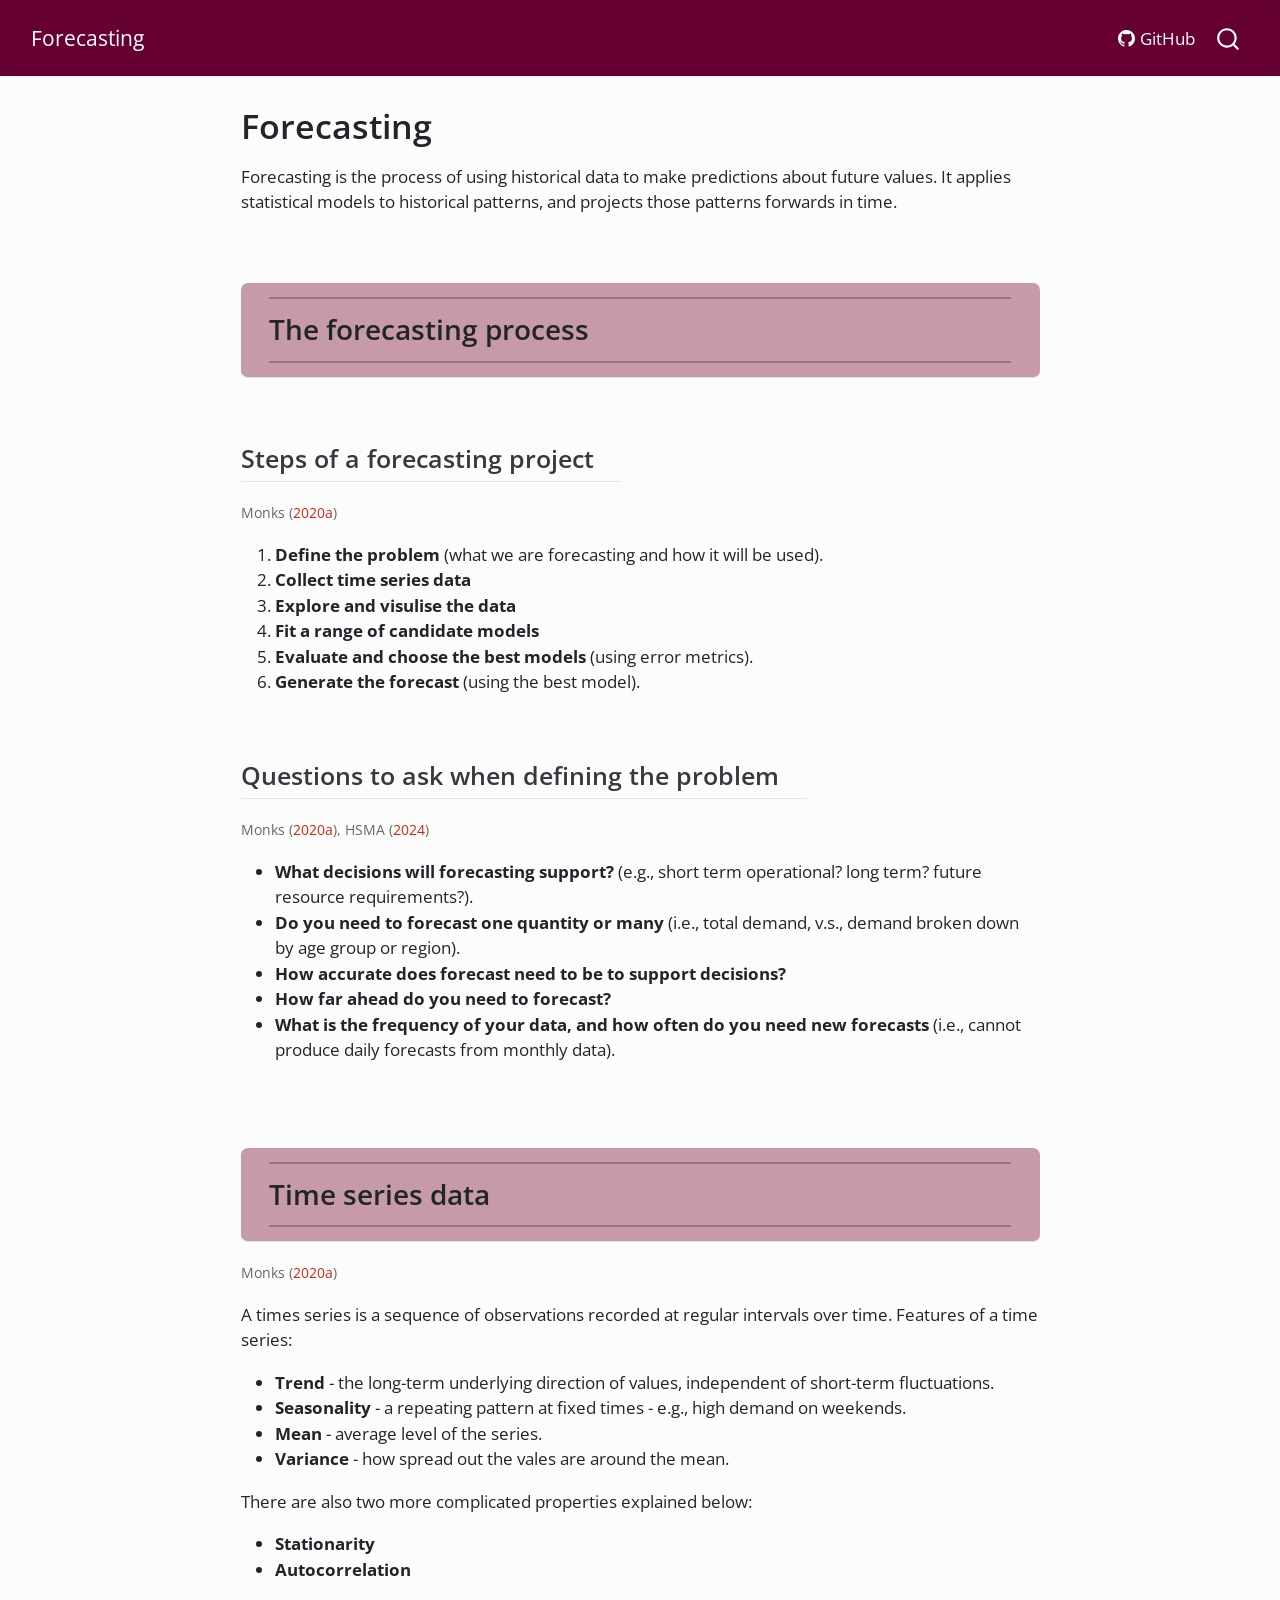
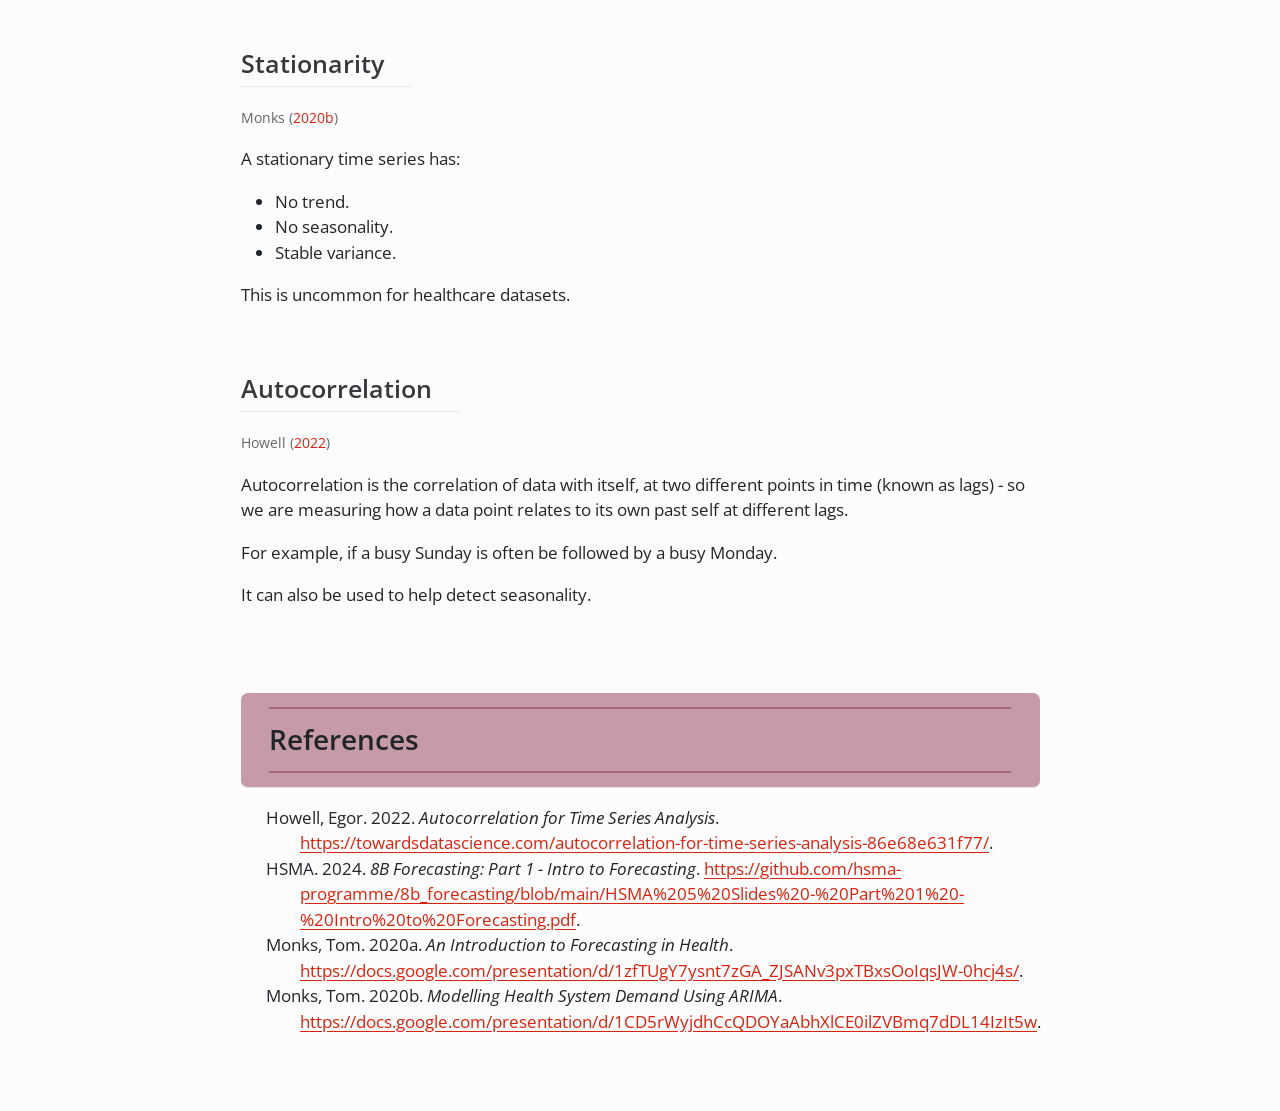
==== index.html @ ced867f6 "Built site for gh-pages" ====
<!DOCTYPE html>
<html xmlns="http://www.w3.org/1999/xhtml" lang="en" xml:lang="en"><head>

<meta charset="utf-8">
<meta name="generator" content="quarto-1.9.38">

<meta name="viewport" content="width=device-width, initial-scale=1.0, user-scalable=yes">


<title>Forecasting</title>
<style>
/* Default styles provided by pandoc.
** See https://pandoc.org/MANUAL.html#variables-for-html for config info.
*/
code{white-space: pre-wrap;}
span.smallcaps{font-variant: small-caps;}
div.columns{display: flex; gap: min(4vw, 1.5em);}
div.column{flex: auto; overflow-x: auto;}
div.hanging-indent{margin-left: 1.5em; text-indent: -1.5em;}
ul.task-list{list-style: none;}
ul.task-list li input[type="checkbox"] {
  width: 0.8em;
  margin: 0 0.8em 0.2em -1em; /* quarto-specific, see https://github.com/quarto-dev/quarto-cli/issues/4556 */ 
  vertical-align: middle;
}
/* CSS for citations */
div.csl-bib-body { }
div.csl-entry {
  clear: both;
}
.hanging-indent div.csl-entry {
  margin-left:2em;
  text-indent:-2em;
}
div.csl-left-margin {
  min-width:2em;
  float:left;
}
div.csl-right-inline {
  margin-left:2em;
  padding-left:1em;
}
div.csl-indent {
  margin-left: 2em;
}</style>


<script src="site_libs/quarto-nav/quarto-nav.js"></script>
<script src="site_libs/quarto-nav/headroom.min.js"></script>
<script src="site_libs/clipboard/clipboard.min.js"></script>
<script src="site_libs/quarto-search/autocomplete.umd.js"></script>
<script src="site_libs/quarto-search/fuse.min.js"></script>
<script src="site_libs/quarto-search/quarto-search.js"></script>
<meta name="quarto:offset" content="./">
<script src="site_libs/quarto-html/quarto.js" type="module"></script>
<script src="site_libs/quarto-html/tabsets/tabsets.js" type="module"></script>
<script src="site_libs/quarto-html/popper.min.js"></script>
<script src="site_libs/quarto-html/tippy.umd.min.js"></script>
<script src="site_libs/quarto-html/anchor.min.js"></script>
<link href="site_libs/quarto-html/tippy.css" rel="stylesheet">
<link href="site_libs/quarto-html/quarto-syntax-highlighting-15634bcf2e68342d4ad2dfa704d543f6.css" rel="stylesheet" id="quarto-text-highlighting-styles">
<script src="site_libs/bootstrap/bootstrap.min.js"></script>
<link href="site_libs/bootstrap/bootstrap-icons.css" rel="stylesheet">
<link href="site_libs/bootstrap/bootstrap-4ac2b1321dbb6ba7aac6d6f2f1f8de02.min.css" rel="stylesheet" append-hash="true" id="quarto-bootstrap" data-mode="light">
<script id="quarto-search-options" type="application/json">{
  "location": "navbar",
  "copy-button": false,
  "collapse-after": 3,
  "panel-placement": "end",
  "type": "overlay",
  "limit": 50,
  "keyboard-shortcut": [
    "f",
    "/",
    "s"
  ],
  "show-item-context": false,
  "language": {
    "search-no-results-text": "No results",
    "search-matching-documents-text": "matching documents",
    "search-copy-link-title": "Copy link to search",
    "search-hide-matches-text": "Hide additional matches",
    "search-more-match-text": "more match in this document",
    "search-more-matches-text": "more matches in this document",
    "search-clear-button-title": "Clear",
    "search-text-placeholder": "",
    "search-detached-cancel-button-title": "Cancel",
    "search-submit-button-title": "Submit",
    "search-label": "Search"
  }
}</script>


<link rel="stylesheet" href="style.css">
</head>

<body class="nav-fixed fullcontent quarto-light">

<div id="quarto-search-results"></div>
  <header id="quarto-header" class="headroom fixed-top">
    <nav class="navbar navbar-expand-lg " data-bs-theme="dark">
      <div class="navbar-container container-fluid">
      <div class="navbar-brand-container mx-auto">
    <a class="navbar-brand" href="./index.html">
    <span class="navbar-title">Forecasting</span>
    </a>
  </div>
            <div id="quarto-search" class="" title="Search"></div>
          <button class="navbar-toggler" type="button" data-bs-toggle="collapse" data-bs-target="#navbarCollapse" aria-controls="navbarCollapse" role="menu" aria-expanded="false" aria-label="Toggle navigation" onclick="if (window.quartoToggleHeadroom) { window.quartoToggleHeadroom(); }">
  <span class="navbar-toggler-icon"></span>
</button>
          <div class="collapse navbar-collapse" id="navbarCollapse">
            <ul class="navbar-nav navbar-nav-scroll ms-auto">
  <li class="nav-item">
    <a class="nav-link" href="https://github.com/amyheather/forecasting"> <i class="bi bi-github" role="img">
</i> 
<span class="menu-text">GitHub</span></a>
  </li>  
</ul>
          </div> <!-- /navcollapse -->
            <div class="quarto-navbar-tools">
</div>
      </div> <!-- /container-fluid -->
    </nav>
</header>
<!-- content -->
<div id="quarto-content" class="quarto-container page-columns page-rows-contents page-layout-article page-navbar">
<!-- sidebar -->
<!-- margin-sidebar -->
    
<!-- main -->
<main class="content" id="quarto-document-content">

<header id="title-block-header" class="quarto-title-block default">
<div class="quarto-title">
<h1 class="title">Forecasting</h1>
</div>



<div class="quarto-title-meta">

    
  
    
  </div>
  


</header>


<p>Forecasting is the process of using historical data to make predictions about future values. It applies statistical models to historical patterns, and projects those patterns forwards in time.</p>
<section id="the-forecasting-process" class="level2">
<h2 class="anchored" data-anchor-id="the-forecasting-process">The forecasting process</h2>
<section id="steps-of-a-forecasting-project" class="level3">
<h3 class="anchored" data-anchor-id="steps-of-a-forecasting-project">Steps of a forecasting project</h3>
<p><span class="source-note"><span class="citation" data-cites="monks_intro_to_forecasting">Monks (<a href="#ref-monks_intro_to_forecasting" role="doc-biblioref">2020a</a>)</span></span></p>
<ol type="1">
<li><strong>Define the problem</strong> (what we are forecasting and how it will be used).</li>
<li><strong>Collect time series data</strong></li>
<li><strong>Explore and visulise the data</strong></li>
<li><strong>Fit a range of candidate models</strong></li>
<li><strong>Evaluate and choose the best models</strong> (using error metrics).</li>
<li><strong>Generate the forecast</strong> (using the best model).</li>
</ol>
</section>
<section id="questions-to-ask-when-defining-the-problem" class="level3">
<h3 class="anchored" data-anchor-id="questions-to-ask-when-defining-the-problem">Questions to ask when defining the problem</h3>
<p><span class="source-note"><span class="citation" data-cites="monks_intro_to_forecasting">Monks (<a href="#ref-monks_intro_to_forecasting" role="doc-biblioref">2020a</a>)</span>, <span class="citation" data-cites="hsma_intro_to_forecasting">HSMA (<a href="#ref-hsma_intro_to_forecasting" role="doc-biblioref">2024</a>)</span></span></p>
<ul>
<li><strong>What decisions will forecasting support?</strong> (e.g., short term operational? long term? future resource requirements?).</li>
<li><strong>Do you need to forecast one quantity or many</strong> (i.e., total demand, v.s., demand broken down by age group or region).</li>
<li><strong>How accurate does forecast need to be to support decisions?</strong></li>
<li><strong>How far ahead do you need to forecast?</strong></li>
<li><strong>What is the frequency of your data, and how often do you need new forecasts</strong> (i.e., cannot produce daily forecasts from monthly data).</li>
</ul>
</section>
</section>
<section id="time-series-data" class="level2">
<h2 class="anchored" data-anchor-id="time-series-data">Time series data</h2>
<p><span class="source-note"><span class="citation" data-cites="monks_intro_to_forecasting">Monks (<a href="#ref-monks_intro_to_forecasting" role="doc-biblioref">2020a</a>)</span></span></p>
<p>A times series is a sequence of observations recorded at regular intervals over time. Features of a time series:</p>
<ul>
<li><strong>Trend</strong> - the long-term underlying direction of values, independent of short-term fluctuations.</li>
<li><strong>Seasonality</strong> - a repeating pattern at fixed times - e.g., high demand on weekends.</li>
<li><strong>Mean</strong> - average level of the series.</li>
<li><strong>Variance</strong> - how spread out the vales are around the mean.</li>
</ul>
<p>There are also two more complicated properties explained below:</p>
<ul>
<li><strong>Stationarity</strong></li>
<li><strong>Autocorrelation</strong></li>
</ul>
<section id="stationarity" class="level3">
<h3 class="anchored" data-anchor-id="stationarity">Stationarity</h3>
<p><span class="source-note"><span class="citation" data-cites="monks_arima">Monks (<a href="#ref-monks_arima" role="doc-biblioref">2020b</a>)</span></span></p>
<p>A stationary time series has:</p>
<ul>
<li>No trend.</li>
<li>No seasonality.</li>
<li>Stable variance.</li>
</ul>
<p>This is uncommon for healthcare datasets.</p>
</section>
<section id="autocorrelation" class="level3">
<h3 class="anchored" data-anchor-id="autocorrelation">Autocorrelation</h3>
<p><span class="source-note"><span class="citation" data-cites="tds_autocorrelation">Howell (<a href="#ref-tds_autocorrelation" role="doc-biblioref">2022</a>)</span></span></p>
<p>Autocorrelation is the correlation of data with itself, at two different points in time (known as lags) - so we are measuring how a data point relates to its own past self at different lags.</p>
<p>For example, if a busy Sunday is often be followed by a busy Monday.</p>
<p>It can also be used to help detect seasonality.</p>
</section>
</section>
<section id="references" class="level2">
<h2 class="anchored" data-anchor-id="references">References</h2>
<div id="refs" class="references csl-bib-body hanging-indent" role="list">
<div id="ref-tds_autocorrelation" class="csl-entry" role="listitem">
Howell, Egor. 2022. <em>Autocorrelation for Time Series Analysis</em>. <a href="https://towardsdatascience.com/autocorrelation-for-time-series-analysis-86e68e631f77/">https://towardsdatascience.com/autocorrelation-for-time-series-analysis-86e68e631f77/</a>.
</div>
<div id="ref-hsma_intro_to_forecasting" class="csl-entry" role="listitem">
HSMA. 2024. <em>8B Forecasting: Part 1 - Intro to Forecasting</em>. <a href="https://github.com/hsma-programme/8b_forecasting/blob/main/HSMA%205%20Slides%20-%20Part%201%20-%20Intro%20to%20Forecasting.pdf">https://github.com/hsma-programme/8b_forecasting/blob/main/HSMA%205%20Slides%20-%20Part%201%20-%20Intro%20to%20Forecasting.pdf</a>.
</div>
<div id="ref-monks_intro_to_forecasting" class="csl-entry" role="listitem">
Monks, Tom. 2020a. <em>An Introduction to Forecasting in Health</em>. <a href="https://docs.google.com/presentation/d/1zfTUgY7ysnt7zGA_ZJSANv3pxTBxsOoIqsJW-0hcj4s/">https://docs.google.com/presentation/d/1zfTUgY7ysnt7zGA_ZJSANv3pxTBxsOoIqsJW-0hcj4s/</a>.
</div>
<div id="ref-monks_arima" class="csl-entry" role="listitem">
Monks, Tom. 2020b. <em>Modelling Health System Demand Using ARIMA</em>. <a href="https://docs.google.com/presentation/d/1CD5rWyjdhCcQDOYaAbhXlCE0ilZVBmq7dDL14IzIt5w">https://docs.google.com/presentation/d/1CD5rWyjdhCcQDOYaAbhXlCE0ilZVBmq7dDL14IzIt5w</a>.
</div>
</div>


</section>

</main> <!-- /main -->
<script id="quarto-html-after-body" type="application/javascript">
  window.document.addEventListener("DOMContentLoaded", function (event) {
    const icon = "";
    const anchorJS = new window.AnchorJS();
    anchorJS.options = {
      placement: 'right',
      icon: icon
    };
    anchorJS.add('.anchored');
    const isCodeAnnotation = (el) => {
      for (const clz of el.classList) {
        if (clz.startsWith('code-annotation-')) {                     
          return true;
        }
      }
      return false;
    }
    const onCopySuccess = function(e) {
      // button target
      const button = e.trigger;
      // don't keep focus
      button.blur();
      // flash "checked"
      button.classList.add('code-copy-button-checked');
      var currentTitle = button.getAttribute("title");
      button.setAttribute("title", "Copied!");
      let tooltip;
      if (window.bootstrap) {
        button.setAttribute("data-bs-toggle", "tooltip");
        button.setAttribute("data-bs-placement", "left");
        button.setAttribute("data-bs-title", "Copied!");
        tooltip = new bootstrap.Tooltip(button, 
          { trigger: "manual", 
            customClass: "code-copy-button-tooltip",
            offset: [0, -8]});
        tooltip.show();    
      }
      setTimeout(function() {
        if (tooltip) {
          tooltip.hide();
          button.removeAttribute("data-bs-title");
          button.removeAttribute("data-bs-toggle");
          button.removeAttribute("data-bs-placement");
        }
        button.setAttribute("title", currentTitle);
        button.classList.remove('code-copy-button-checked');
      }, 1000);
      // clear code selection
      e.clearSelection();
    }
    const getTextToCopy = function(trigger) {
      const outerScaffold = trigger.parentElement.cloneNode(true);
      const codeEl = outerScaffold.querySelector('code');
      for (const childEl of codeEl.children) {
        if (isCodeAnnotation(childEl)) {
          childEl.remove();
        }
      }
      return codeEl.innerText;
    }
    const clipboard = new window.ClipboardJS('.code-copy-button:not([data-in-quarto-modal])', {
      text: getTextToCopy
    });
    clipboard.on('success', onCopySuccess);
    if (window.document.getElementById('quarto-embedded-source-code-modal')) {
      const clipboardModal = new window.ClipboardJS('.code-copy-button[data-in-quarto-modal]', {
        text: getTextToCopy,
        container: window.document.getElementById('quarto-embedded-source-code-modal')
      });
      clipboardModal.on('success', onCopySuccess);
    }
      var localhostRegex = new RegExp(/^(?:http|https):\/\/localhost\:?[0-9]*\//);
      var mailtoRegex = new RegExp(/^mailto:/);
        var filterRegex = new RegExp('/' + window.location.host + '/');
      var isInternal = (href) => {
          return filterRegex.test(href) || localhostRegex.test(href) || mailtoRegex.test(href);
      }
      // Inspect non-navigation links and adorn them if external
     var links = window.document.querySelectorAll('a[href]:not(.nav-link):not(.navbar-brand):not(.toc-action):not(.sidebar-link):not(.sidebar-item-toggle):not(.pagination-link):not(.no-external):not([aria-hidden]):not(.dropdown-item):not(.quarto-navigation-tool):not(.about-link)');
      for (var i=0; i<links.length; i++) {
        const link = links[i];
        if (!isInternal(link.href)) {
          // undo the damage that might have been done by quarto-nav.js in the case of
          // links that we want to consider external
          if (link.dataset.originalHref !== undefined) {
            link.href = link.dataset.originalHref;
          }
        }
      }
    function tippyHover(el, contentFn, onTriggerFn, onUntriggerFn) {
      const config = {
        allowHTML: true,
        maxWidth: 500,
        delay: 100,
        arrow: false,
        appendTo: function(el) {
            return el.parentElement;
        },
        interactive: true,
        interactiveBorder: 10,
        theme: 'quarto',
        placement: 'bottom-start',
      };
      if (contentFn) {
        config.content = contentFn;
      }
      if (onTriggerFn) {
        config.onTrigger = onTriggerFn;
      }
      if (onUntriggerFn) {
        config.onUntrigger = onUntriggerFn;
      }
      window.tippy(el, config); 
    }
    const noterefs = window.document.querySelectorAll('a[role="doc-noteref"]');
    for (var i=0; i<noterefs.length; i++) {
      const ref = noterefs[i];
      tippyHover(ref, function() {
        // use id or data attribute instead here
        let href = ref.getAttribute('data-footnote-href') || ref.getAttribute('href');
        try { href = new URL(href).hash; } catch {}
        const id = href.replace(/^#\/?/, "");
        const note = window.document.getElementById(id);
        if (note) {
          return note.innerHTML;
        } else {
          return "";
        }
      });
    }
    const xrefs = window.document.querySelectorAll('a.quarto-xref');
    const processXRef = (id, note) => {
      // Strip column container classes
      const stripColumnClz = (el) => {
        el.classList.remove("page-full", "page-columns");
        if (el.children) {
          for (const child of el.children) {
            stripColumnClz(child);
          }
        }
      }
      stripColumnClz(note)
      if (id === null || id.startsWith('sec-')) {
        // Special case sections, only their first couple elements
        const container = document.createElement("div");
        if (note.children && note.children.length > 2) {
          container.appendChild(note.children[0].cloneNode(true));
          for (let i = 1; i < note.children.length; i++) {
            const child = note.children[i];
            if (child.tagName === "P" && child.innerText === "") {
              continue;
            } else {
              container.appendChild(child.cloneNode(true));
              break;
            }
          }
          if (window.Quarto?.typesetMath) {
            window.Quarto.typesetMath(container);
          }
          return container.innerHTML
        } else {
          if (window.Quarto?.typesetMath) {
            window.Quarto.typesetMath(note);
          }
          return note.innerHTML;
        }
      } else {
        // Remove any anchor links if they are present
        const anchorLink = note.querySelector('a.anchorjs-link');
        if (anchorLink) {
          anchorLink.remove();
        }
        if (window.Quarto?.typesetMath) {
          window.Quarto.typesetMath(note);
        }
        if (note.classList.contains("callout")) {
          return note.outerHTML;
        } else {
          return note.innerHTML;
        }
      }
    }
    for (var i=0; i<xrefs.length; i++) {
      const xref = xrefs[i];
      tippyHover(xref, undefined, function(instance) {
        instance.disable();
        let url = xref.getAttribute('href');
        let hash = undefined; 
        if (url.startsWith('#')) {
          hash = url;
        } else {
          try { hash = new URL(url).hash; } catch {}
        }
        if (hash) {
          const id = hash.replace(/^#\/?/, "");
          const note = window.document.getElementById(id);
          if (note !== null) {
            try {
              const html = processXRef(id, note.cloneNode(true));
              instance.setContent(html);
            } finally {
              instance.enable();
              instance.show();
            }
          } else {
            // See if we can fetch this
            fetch(url.split('#')[0])
            .then(res => res.text())
            .then(html => {
              const parser = new DOMParser();
              const htmlDoc = parser.parseFromString(html, "text/html");
              const note = htmlDoc.getElementById(id);
              if (note !== null) {
                const html = processXRef(id, note);
                instance.setContent(html);
              } 
            }).finally(() => {
              instance.enable();
              instance.show();
            });
          }
        } else {
          // See if we can fetch a full url (with no hash to target)
          // This is a special case and we should probably do some content thinning / targeting
          fetch(url)
          .then(res => res.text())
          .then(html => {
            const parser = new DOMParser();
            const htmlDoc = parser.parseFromString(html, "text/html");
            const note = htmlDoc.querySelector('main.content');
            if (note !== null) {
              // This should only happen for chapter cross references
              // (since there is no id in the URL)
              // remove the first header
              if (note.children.length > 0 && note.children[0].tagName === "HEADER") {
                note.children[0].remove();
              }
              const html = processXRef(null, note);
              instance.setContent(html);
            } 
          }).finally(() => {
            instance.enable();
            instance.show();
          });
        }
      }, function(instance) {
      });
    }
        let selectedAnnoteEl;
        const selectorForAnnotation = ( cell, annotation) => {
          let cellAttr = 'data-code-cell="' + cell + '"';
          let lineAttr = 'data-code-annotation="' +  annotation + '"';
          const selector = 'span[' + cellAttr + '][' + lineAttr + ']';
          return selector;
        }
        const selectCodeLines = (annoteEl) => {
          const doc = window.document;
          const targetCell = annoteEl.getAttribute("data-target-cell");
          const targetAnnotation = annoteEl.getAttribute("data-target-annotation");
          const annoteSpan = window.document.querySelector(selectorForAnnotation(targetCell, targetAnnotation));
          const lines = annoteSpan.getAttribute("data-code-lines").split(",");
          const lineIds = lines.map((line) => {
            return targetCell + "-" + line;
          })
          let top = null;
          let height = null;
          let parent = null;
          if (lineIds.length > 0) {
              //compute the position of the single el (top and bottom and make a div)
              const el = window.document.getElementById(lineIds[0]);
              top = el.offsetTop;
              height = el.offsetHeight;
              parent = el.parentElement.parentElement;
            if (lineIds.length > 1) {
              const lastEl = window.document.getElementById(lineIds[lineIds.length - 1]);
              const bottom = lastEl.offsetTop + lastEl.offsetHeight;
              height = bottom - top;
            }
            if (top !== null && height !== null && parent !== null) {
              // cook up a div (if necessary) and position it 
              let div = window.document.getElementById("code-annotation-line-highlight");
              if (div === null) {
                div = window.document.createElement("div");
                div.setAttribute("id", "code-annotation-line-highlight");
                div.style.position = 'absolute';
                parent.appendChild(div);
              }
              div.style.top = top - 2 + "px";
              div.style.height = height + 4 + "px";
              div.style.left = 0;
              let gutterDiv = window.document.getElementById("code-annotation-line-highlight-gutter");
              if (gutterDiv === null) {
                gutterDiv = window.document.createElement("div");
                gutterDiv.setAttribute("id", "code-annotation-line-highlight-gutter");
                gutterDiv.style.position = 'absolute';
                const codeCell = window.document.getElementById(targetCell);
                const gutter = codeCell.querySelector('.code-annotation-gutter');
                gutter.appendChild(gutterDiv);
              }
              gutterDiv.style.top = top - 2 + "px";
              gutterDiv.style.height = height + 4 + "px";
            }
            selectedAnnoteEl = annoteEl;
          }
        };
        const unselectCodeLines = () => {
          const elementsIds = ["code-annotation-line-highlight", "code-annotation-line-highlight-gutter"];
          elementsIds.forEach((elId) => {
            const div = window.document.getElementById(elId);
            if (div) {
              div.remove();
            }
          });
          selectedAnnoteEl = undefined;
        };
          // Handle positioning of the toggle
      window.addEventListener(
        "resize",
        throttle(() => {
          elRect = undefined;
          if (selectedAnnoteEl) {
            selectCodeLines(selectedAnnoteEl);
          }
        }, 10)
      );
      function throttle(fn, ms) {
      let throttle = false;
      let timer;
        return (...args) => {
          if(!throttle) { // first call gets through
              fn.apply(this, args);
              throttle = true;
          } else { // all the others get throttled
              if(timer) clearTimeout(timer); // cancel #2
              timer = setTimeout(() => {
                fn.apply(this, args);
                timer = throttle = false;
              }, ms);
          }
        };
      }
        // Attach click handler to the DT
        const annoteDls = window.document.querySelectorAll('dt[data-target-cell]');
        for (const annoteDlNode of annoteDls) {
          annoteDlNode.addEventListener('click', (event) => {
            const clickedEl = event.target;
            if (clickedEl !== selectedAnnoteEl) {
              unselectCodeLines();
              const activeEl = window.document.querySelector('dt[data-target-cell].code-annotation-active');
              if (activeEl) {
                activeEl.classList.remove('code-annotation-active');
              }
              selectCodeLines(clickedEl);
              clickedEl.classList.add('code-annotation-active');
            } else {
              // Unselect the line
              unselectCodeLines();
              clickedEl.classList.remove('code-annotation-active');
            }
          });
        }
    const findCites = (el) => {
      const parentEl = el.parentElement;
      if (parentEl) {
        const cites = parentEl.dataset.cites;
        if (cites) {
          return {
            el,
            cites: cites.split(' ')
          };
        } else {
          return findCites(el.parentElement)
        }
      } else {
        return undefined;
      }
    };
    var bibliorefs = window.document.querySelectorAll('a[role="doc-biblioref"]');
    for (var i=0; i<bibliorefs.length; i++) {
      const ref = bibliorefs[i];
      const citeInfo = findCites(ref);
      if (citeInfo) {
        tippyHover(citeInfo.el, function() {
          var popup = window.document.createElement('div');
          citeInfo.cites.forEach(function(cite) {
            var citeDiv = window.document.createElement('div');
            citeDiv.classList.add('hanging-indent');
            citeDiv.classList.add('csl-entry');
            var biblioDiv = window.document.getElementById('ref-' + cite);
            if (biblioDiv) {
              citeDiv.innerHTML = biblioDiv.innerHTML;
            }
            popup.appendChild(citeDiv);
          });
          return popup.innerHTML;
        });
      }
    }
  });
  </script>
</div> <!-- /content -->




</body></html>
---- site_libs/quarto-html/tippy.css ----
.tippy-box[data-animation=fade][data-state=hidden]{opacity:0}[data-tippy-root]{max-width:calc(100vw - 10px)}.tippy-box{position:relative;background-color:#333;color:#fff;border-radius:4px;font-size:14px;line-height:1.4;white-space:normal;outline:0;transition-property:transform,visibility,opacity}.tippy-box[data-placement^=top]>.tippy-arrow{bottom:0}.tippy-box[data-placement^=top]>.tippy-arrow:before{bottom:-7px;left:0;border-width:8px 8px 0;border-top-color:initial;transform-origin:center top}.tippy-box[data-placement^=bottom]>.tippy-arrow{top:0}.tippy-box[data-placement^=bottom]>.tippy-arrow:before{top:-7px;left:0;border-width:0 8px 8px;border-bottom-color:initial;transform-origin:center bottom}.tippy-box[data-placement^=left]>.tippy-arrow{right:0}.tippy-box[data-placement^=left]>.tippy-arrow:before{border-width:8px 0 8px 8px;border-left-color:initial;right:-7px;transform-origin:center left}.tippy-box[data-placement^=right]>.tippy-arrow{left:0}.tippy-box[data-placement^=right]>.tippy-arrow:before{left:-7px;border-width:8px 8px 8px 0;border-right-color:initial;transform-origin:center right}.tippy-box[data-inertia][data-state=visible]{transition-timing-function:cubic-bezier(.54,1.5,.38,1.11)}.tippy-arrow{width:16px;height:16px;color:#333}.tippy-arrow:before{content:"";position:absolute;border-color:transparent;border-style:solid}.tippy-content{position:relative;padding:5px 9px;z-index:1}
---- site_libs/quarto-html/quarto-syntax-highlighting-15634bcf2e68342d4ad2dfa704d543f6.css ----
/* quarto syntax highlight colors */
:root {
  --quarto-hl-ot-color: #003B4F;
  --quarto-hl-at-color: #657422;
  --quarto-hl-ss-color: #20794D;
  --quarto-hl-an-color: #5E5E5E;
  --quarto-hl-fu-color: #4758AB;
  --quarto-hl-st-color: #20794D;
  --quarto-hl-cf-color: #003B4F;
  --quarto-hl-op-color: #5E5E5E;
  --quarto-hl-er-color: #AD0000;
  --quarto-hl-bn-color: #AD0000;
  --quarto-hl-al-color: #AD0000;
  --quarto-hl-va-color: #111111;
  --quarto-hl-bu-color: inherit;
  --quarto-hl-ex-color: inherit;
  --quarto-hl-pp-color: #AD0000;
  --quarto-hl-in-color: #5E5E5E;
  --quarto-hl-vs-color: #20794D;
  --quarto-hl-wa-color: #5E5E5E;
  --quarto-hl-do-color: #5E5E5E;
  --quarto-hl-im-color: #00769E;
  --quarto-hl-ch-color: #20794D;
  --quarto-hl-dt-color: #AD0000;
  --quarto-hl-fl-color: #AD0000;
  --quarto-hl-co-color: #5E5E5E;
  --quarto-hl-cv-color: #5E5E5E;
  --quarto-hl-cn-color: #8f5902;
  --quarto-hl-sc-color: #5E5E5E;
  --quarto-hl-dv-color: #AD0000;
  --quarto-hl-kw-color: #003B4F;
}

/* other quarto variables */
:root {
  --quarto-font-monospace: SFMono-Regular, Menlo, Monaco, Consolas, "Liberation Mono", "Courier New", monospace;
}

/* syntax highlight based on Pandoc's rules */
pre > code.sourceCode > span {
  color: #003B4F;
}

code.sourceCode > span {
  color: #003B4F;
}

div.sourceCode,
div.sourceCode pre.sourceCode {
  color: #003B4F;
}

/* Normal */
code span {
  color: #003B4F;
}

/* Alert */
code span.al {
  color: #AD0000;
  font-style: inherit;
}

/* Annotation */
code span.an {
  color: #5E5E5E;
  font-style: inherit;
}

/* Attribute */
code span.at {
  color: #657422;
  font-style: inherit;
}

/* BaseN */
code span.bn {
  color: #AD0000;
  font-style: inherit;
}

/* BuiltIn */
code span.bu {
  font-style: inherit;
}

/* ControlFlow */
code span.cf {
  color: #003B4F;
  font-weight: bold;
  font-style: inherit;
}

/* Char */
code span.ch {
  color: #20794D;
  font-style: inherit;
}

/* Constant */
code span.cn {
  color: #8f5902;
  font-style: inherit;
}

/* Comment */
code span.co {
  color: #5E5E5E;
  font-style: inherit;
}

/* CommentVar */
code span.cv {
  color: #5E5E5E;
  font-style: italic;
}

/* Documentation */
code span.do {
  color: #5E5E5E;
  font-style: italic;
}

/* DataType */
code span.dt {
  color: #AD0000;
  font-style: inherit;
}

/* DecVal */
code span.dv {
  color: #AD0000;
  font-style: inherit;
}

/* Error */
code span.er {
  color: #AD0000;
  font-style: inherit;
}

/* Extension */
code span.ex {
  font-style: inherit;
}

/* Float */
code span.fl {
  color: #AD0000;
  font-style: inherit;
}

/* Function */
code span.fu {
  color: #4758AB;
  font-style: inherit;
}

/* Import */
code span.im {
  color: #00769E;
  font-style: inherit;
}

/* Information */
code span.in {
  color: #5E5E5E;
  font-style: inherit;
}

/* Keyword */
code span.kw {
  color: #003B4F;
  font-weight: bold;
  font-style: inherit;
}

/* Operator */
code span.op {
  color: #5E5E5E;
  font-style: inherit;
}

/* Other */
code span.ot {
  color: #003B4F;
  font-style: inherit;
}

/* Preprocessor */
code span.pp {
  color: #AD0000;
  font-style: inherit;
}

/* SpecialChar */
code span.sc {
  color: #5E5E5E;
  font-style: inherit;
}

/* SpecialString */
code span.ss {
  color: #20794D;
  font-style: inherit;
}

/* String */
code span.st {
  color: #20794D;
  font-style: inherit;
}

/* Variable */
code span.va {
  color: #111111;
  font-style: inherit;
}

/* VerbatimString */
code span.vs {
  color: #20794D;
  font-style: inherit;
}

/* Warning */
code span.wa {
  color: #5E5E5E;
  font-style: italic;
}

.prevent-inlining {
  content: "</";
}

/*# sourceMappingURL=f23921c56f73e400b49028c9186a1aa0.css.map */
---- style.css ----
.source-note {
  font-size: 0.8em;
  color: #666;
}

/* Add line break before H2 */
section.level2 {
  padding-top: 2em;
}

body h2:not(nav[role="doc-toc"] h2) {
  /* Pale blue background for H2 text */
  background-color: #C69BA7; /* Very light blue */
  padding: 0.5em 1em;
  border-radius: 0.25em;
}

/* Horizontal line above H2 */
body h2:not(nav[role="doc-toc"] h2)::before {
  content: "";
  display: block;
  border-top: 2px solid #A86B7E;
  margin-bottom: 0.5em;
}

/* Horizontal line below H2 */
body h2:not(nav[role="doc-toc"] h2)::after {
  content: "";
  display: block;
  border-bottom: 2px solid #A86B7E;
  margin-top: 0.5em;
}

h3 {
  /* Space before H3 */
  margin-top: 2em;
  /* Line under H3 */
  display: inline-block;
  border-bottom: 1px solid #e5e5e5;
  padding-bottom: 0.3em;
  margin-bottom: 0.7em;
}

h4 {
  margin-top: 1.5em;
}
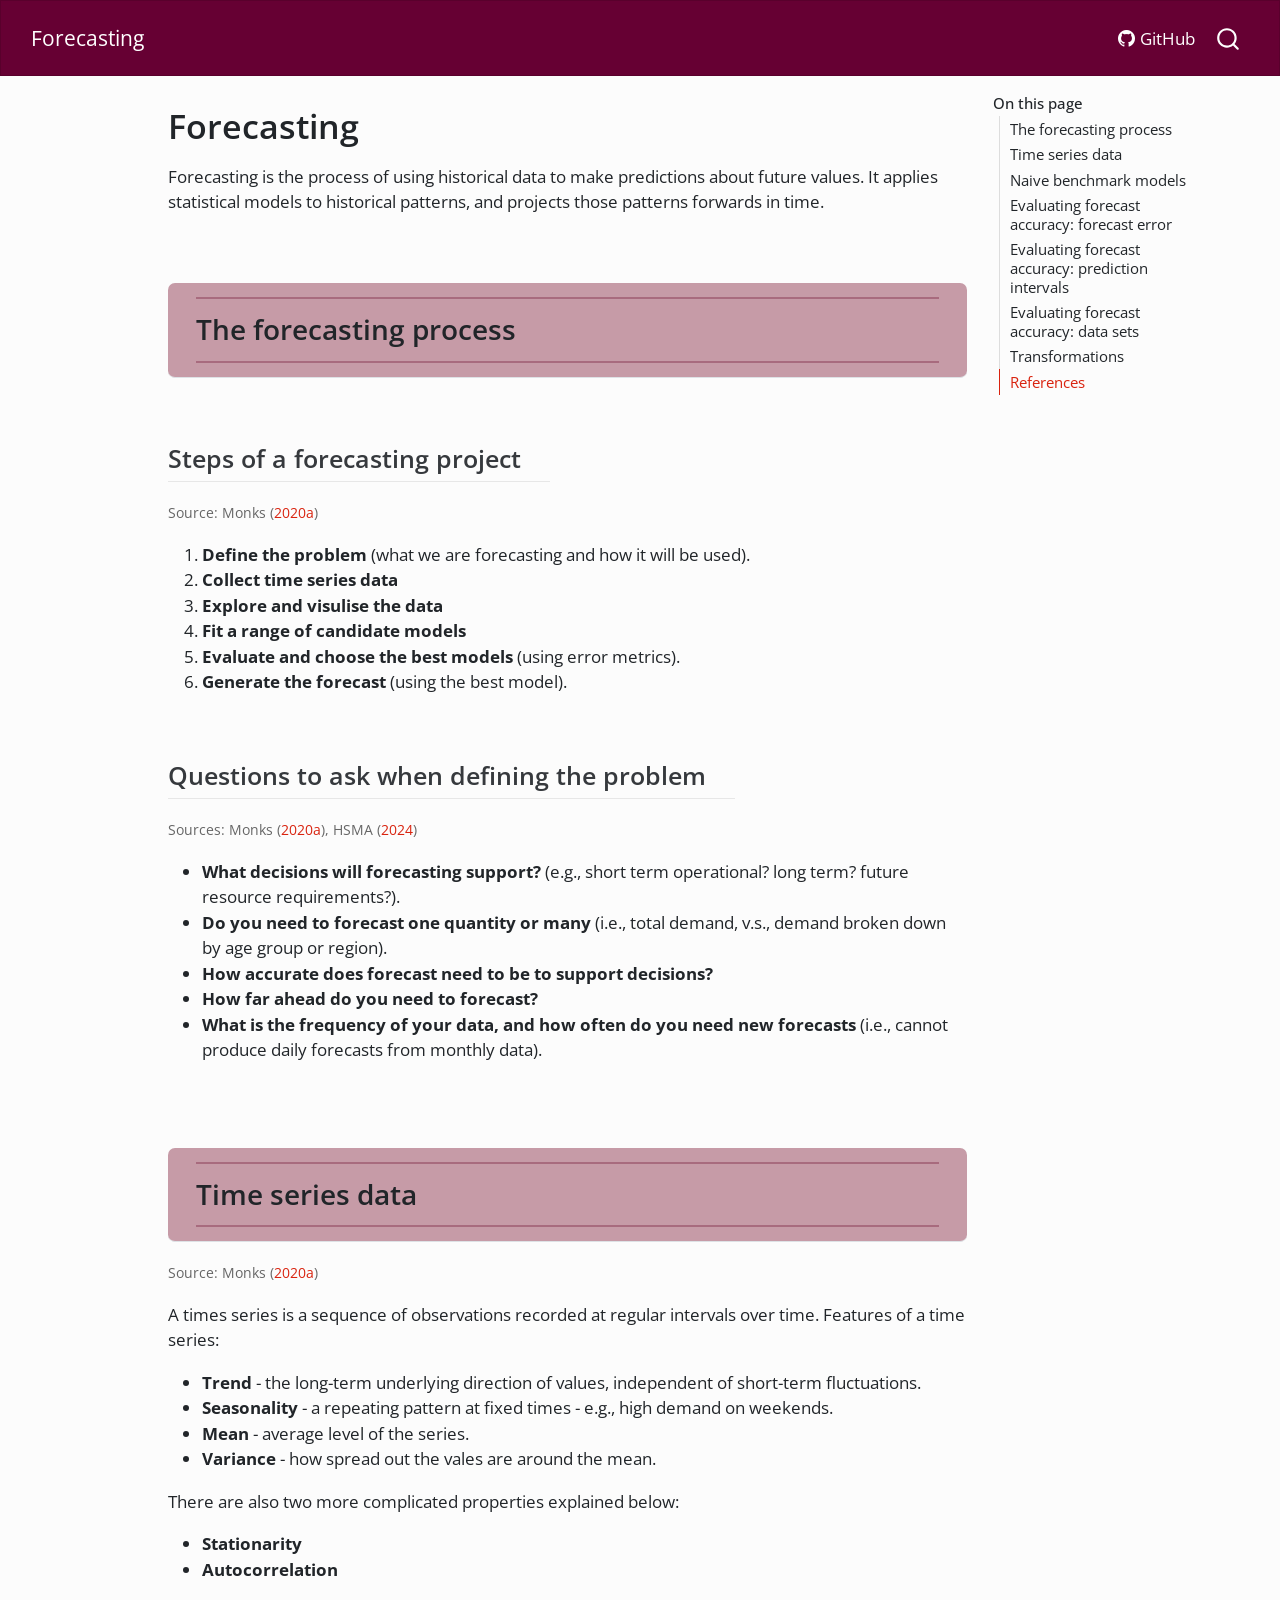
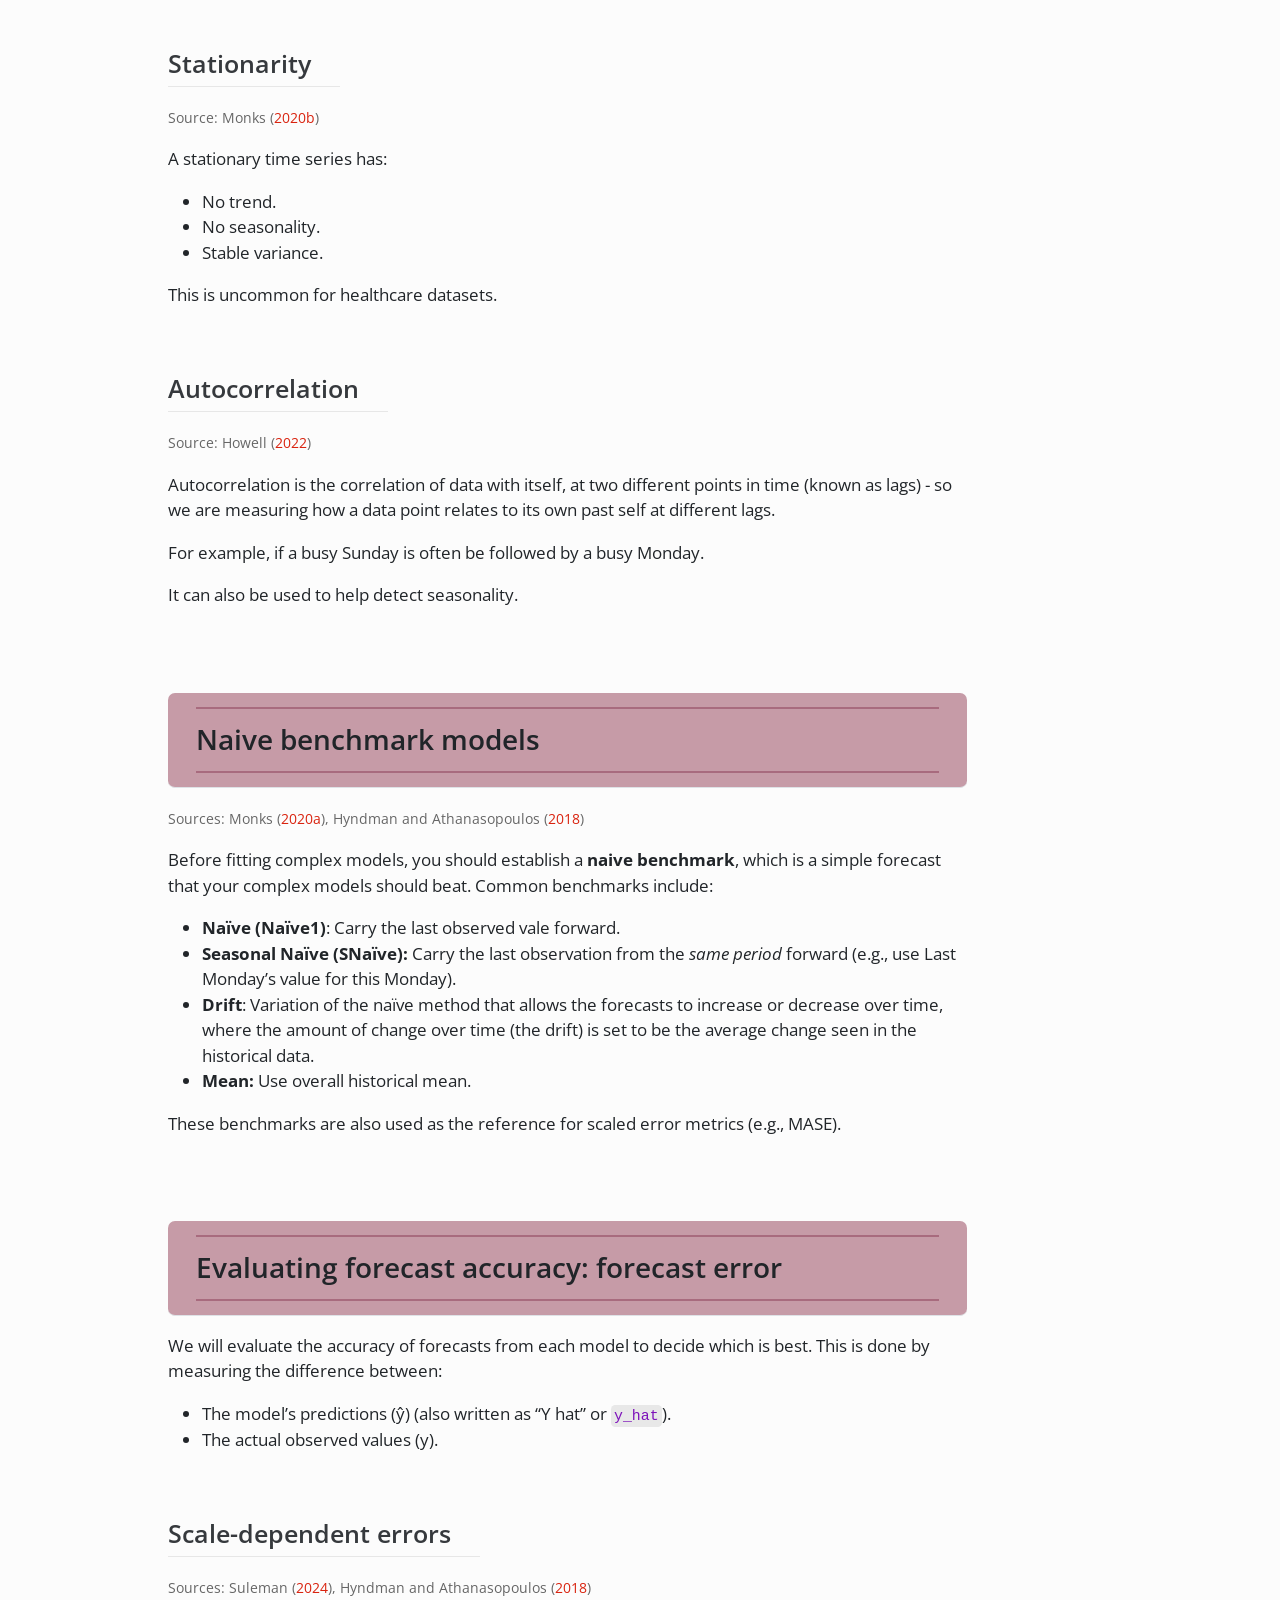
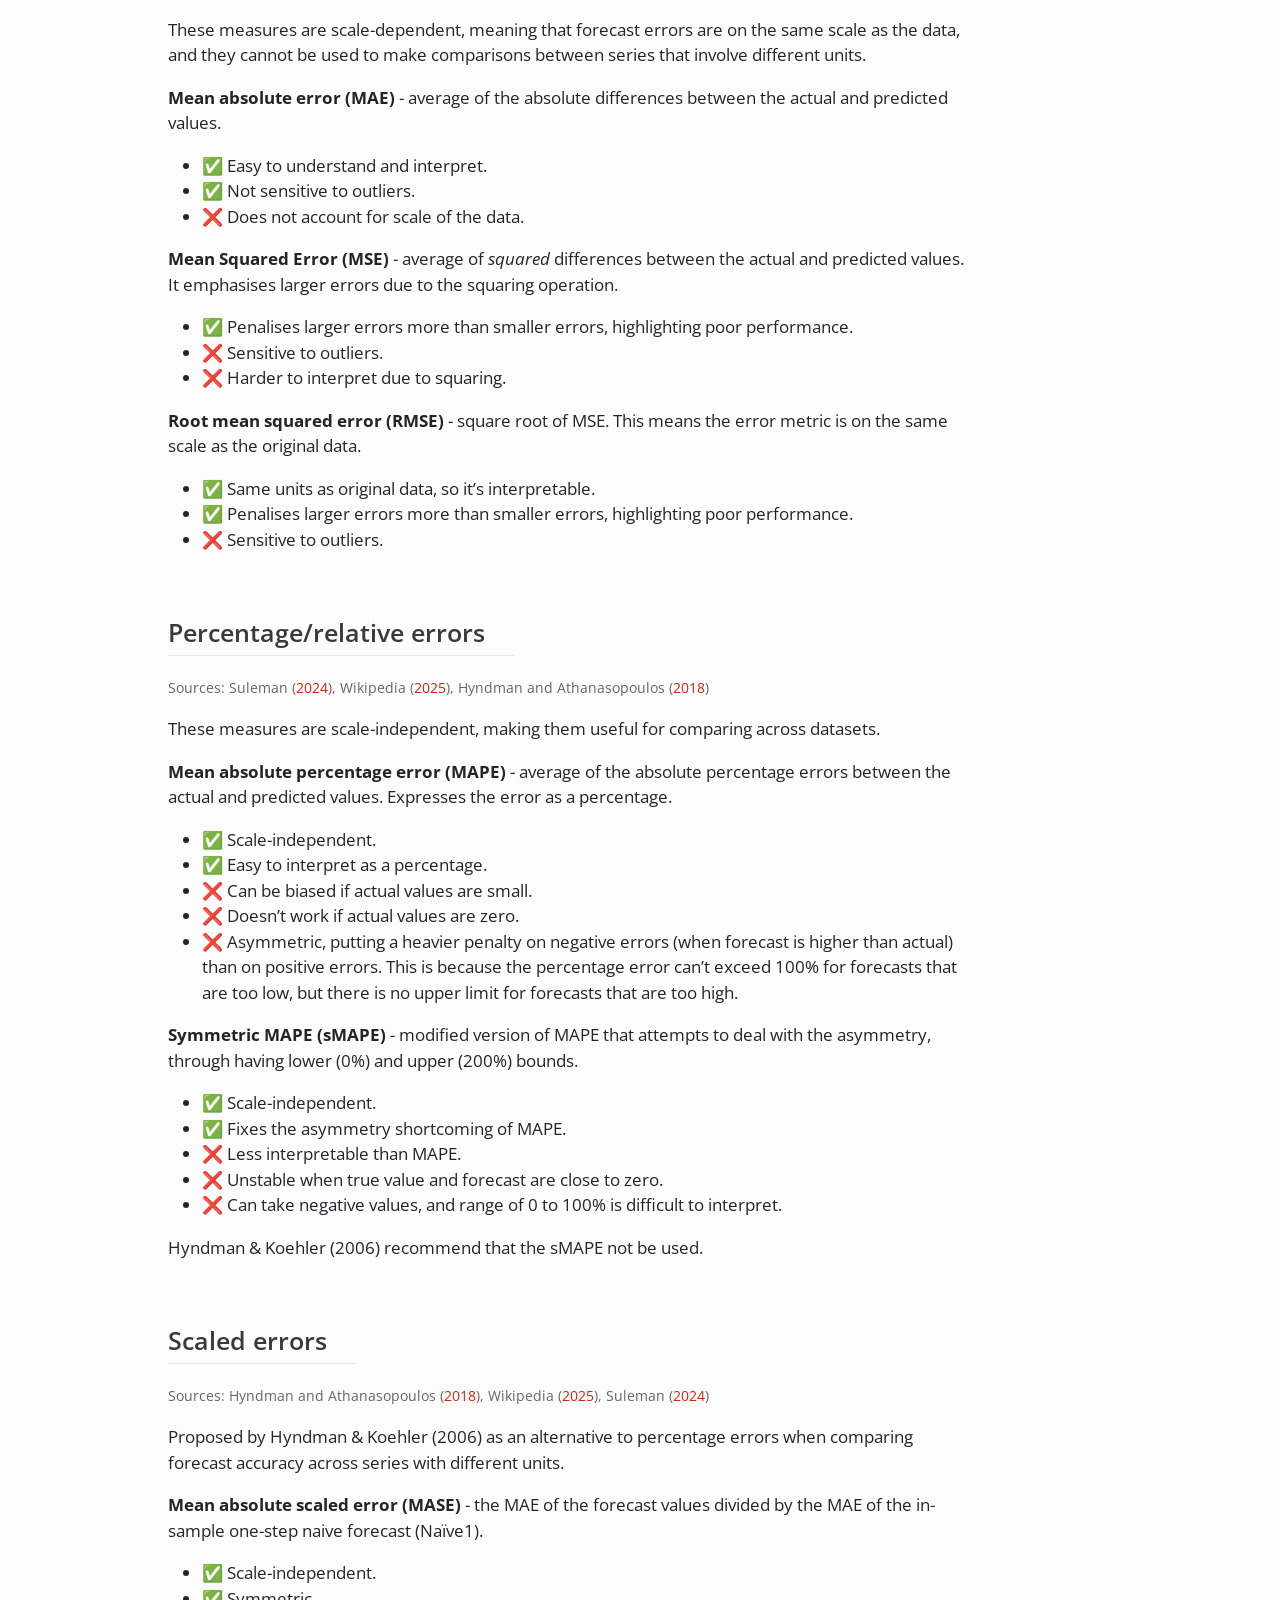
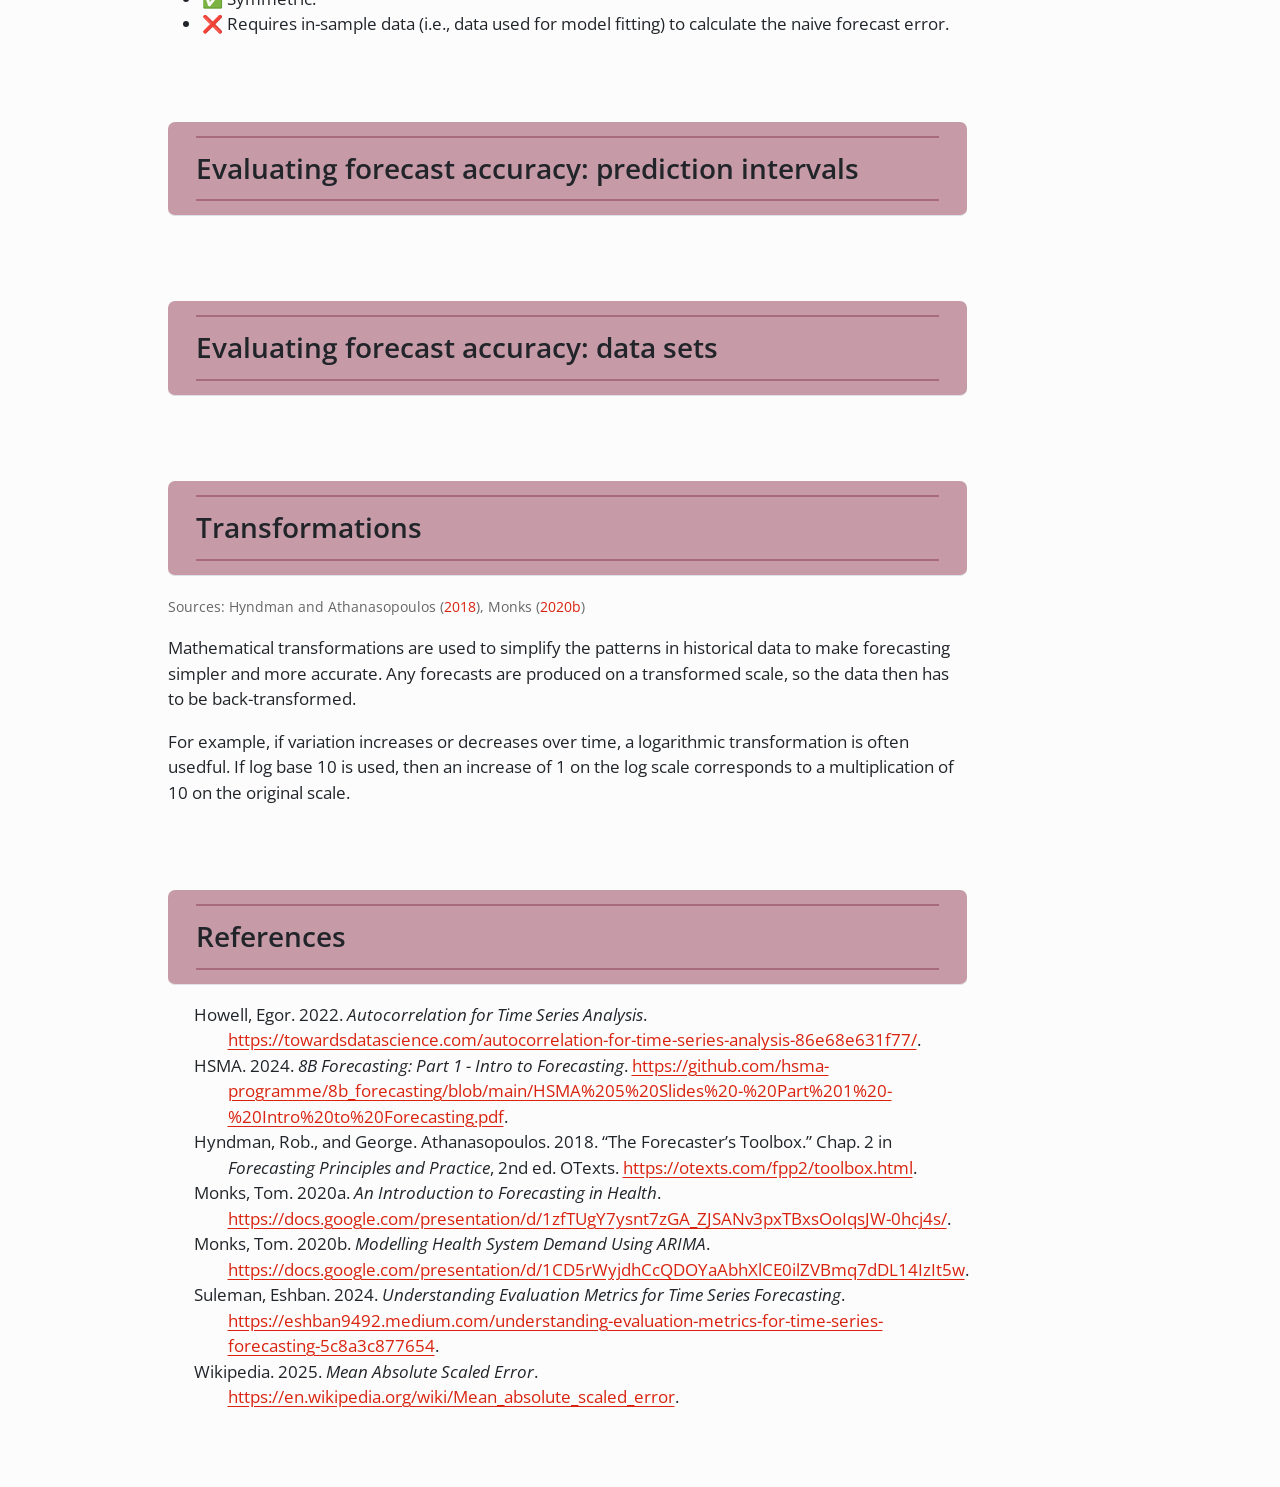
==== commit d1436308: "Built site for gh-pages" ====
--- a/index.html
+++ b/index.html
@@ -61,7 +61,7 @@
 <link href="site_libs/quarto-html/quarto-syntax-highlighting-15634bcf2e68342d4ad2dfa704d543f6.css" rel="stylesheet" id="quarto-text-highlighting-styles">
 <script src="site_libs/bootstrap/bootstrap.min.js"></script>
 <link href="site_libs/bootstrap/bootstrap-icons.css" rel="stylesheet">
-<link href="site_libs/bootstrap/bootstrap-4ac2b1321dbb6ba7aac6d6f2f1f8de02.min.css" rel="stylesheet" append-hash="true" id="quarto-bootstrap" data-mode="light">
+<link href="site_libs/bootstrap/bootstrap-6b0df6aa2b84c4d46972941574d12e32.min.css" rel="stylesheet" append-hash="true" id="quarto-bootstrap" data-mode="light">
 <script id="quarto-search-options" type="application/json">{
   "location": "navbar",
   "copy-button": false,
@@ -94,7 +94,7 @@
 <link rel="stylesheet" href="style.css">
 </head>
 
-<body class="nav-fixed fullcontent quarto-light">
+<body class="nav-fixed quarto-light">
 
 <div id="quarto-search-results"></div>
   <header id="quarto-header" class="headroom fixed-top">
@@ -127,7 +127,35 @@
 <div id="quarto-content" class="quarto-container page-columns page-rows-contents page-layout-article page-navbar">
 <!-- sidebar -->
 <!-- margin-sidebar -->
-    
+    <div id="quarto-margin-sidebar" class="sidebar margin-sidebar">
+        <nav id="TOC" role="doc-toc" class="toc-active">
+    <h2 id="toc-title">On this page</h2>
+   
+  <ul>
+  <li><a href="#the-forecasting-process" id="toc-the-forecasting-process" class="nav-link active" data-scroll-target="#the-forecasting-process">The forecasting process</a>
+  <ul class="collapse">
+  <li><a href="#steps-of-a-forecasting-project" id="toc-steps-of-a-forecasting-project" class="nav-link" data-scroll-target="#steps-of-a-forecasting-project">Steps of a forecasting project</a></li>
+  <li><a href="#questions-to-ask-when-defining-the-problem" id="toc-questions-to-ask-when-defining-the-problem" class="nav-link" data-scroll-target="#questions-to-ask-when-defining-the-problem">Questions to ask when defining the problem</a></li>
+  </ul></li>
+  <li><a href="#time-series-data" id="toc-time-series-data" class="nav-link" data-scroll-target="#time-series-data">Time series data</a>
+  <ul class="collapse">
+  <li><a href="#stationarity" id="toc-stationarity" class="nav-link" data-scroll-target="#stationarity">Stationarity</a></li>
+  <li><a href="#autocorrelation" id="toc-autocorrelation" class="nav-link" data-scroll-target="#autocorrelation">Autocorrelation</a></li>
+  </ul></li>
+  <li><a href="#naive-benchmark-models" id="toc-naive-benchmark-models" class="nav-link" data-scroll-target="#naive-benchmark-models">Naive benchmark models</a></li>
+  <li><a href="#evaluating-forecast-accuracy-forecast-error" id="toc-evaluating-forecast-accuracy-forecast-error" class="nav-link" data-scroll-target="#evaluating-forecast-accuracy-forecast-error">Evaluating forecast accuracy: forecast error</a>
+  <ul class="collapse">
+  <li><a href="#scale-dependent-errors" id="toc-scale-dependent-errors" class="nav-link" data-scroll-target="#scale-dependent-errors">Scale-dependent errors</a></li>
+  <li><a href="#percentagerelative-errors" id="toc-percentagerelative-errors" class="nav-link" data-scroll-target="#percentagerelative-errors">Percentage/relative errors</a></li>
+  <li><a href="#scaled-errors" id="toc-scaled-errors" class="nav-link" data-scroll-target="#scaled-errors">Scaled errors</a></li>
+  </ul></li>
+  <li><a href="#evaluating-forecast-accuracy-prediction-intervals" id="toc-evaluating-forecast-accuracy-prediction-intervals" class="nav-link" data-scroll-target="#evaluating-forecast-accuracy-prediction-intervals">Evaluating forecast accuracy: prediction intervals</a></li>
+  <li><a href="#evaluating-forecast-accuracy-data-sets" id="toc-evaluating-forecast-accuracy-data-sets" class="nav-link" data-scroll-target="#evaluating-forecast-accuracy-data-sets">Evaluating forecast accuracy: data sets</a></li>
+  <li><a href="#transformations" id="toc-transformations" class="nav-link" data-scroll-target="#transformations">Transformations</a></li>
+  <li><a href="#references" id="toc-references" class="nav-link" data-scroll-target="#references">References</a></li>
+  </ul>
+</nav>
+    </div>
 <!-- main -->
 <main class="content" id="quarto-document-content">
 
@@ -155,7 +183,7 @@
 <h2 class="anchored" data-anchor-id="the-forecasting-process">The forecasting process</h2>
 <section id="steps-of-a-forecasting-project" class="level3">
 <h3 class="anchored" data-anchor-id="steps-of-a-forecasting-project">Steps of a forecasting project</h3>
-<p><span class="source-note"><span class="citation" data-cites="monks_intro_to_forecasting">Monks (<a href="#ref-monks_intro_to_forecasting" role="doc-biblioref">2020a</a>)</span></span></p>
+<p><span class="source-note">Source: <span class="citation" data-cites="monks_intro_to_forecasting">Monks (<a href="#ref-monks_intro_to_forecasting" role="doc-biblioref">2020a</a>)</span></span></p>
 <ol type="1">
 <li><strong>Define the problem</strong> (what we are forecasting and how it will be used).</li>
 <li><strong>Collect time series data</strong></li>
@@ -167,7 +195,7 @@
 </section>
 <section id="questions-to-ask-when-defining-the-problem" class="level3">
 <h3 class="anchored" data-anchor-id="questions-to-ask-when-defining-the-problem">Questions to ask when defining the problem</h3>
-<p><span class="source-note"><span class="citation" data-cites="monks_intro_to_forecasting">Monks (<a href="#ref-monks_intro_to_forecasting" role="doc-biblioref">2020a</a>)</span>, <span class="citation" data-cites="hsma_intro_to_forecasting">HSMA (<a href="#ref-hsma_intro_to_forecasting" role="doc-biblioref">2024</a>)</span></span></p>
+<p><span class="source-note">Sources: <span class="citation" data-cites="monks_intro_to_forecasting">Monks (<a href="#ref-monks_intro_to_forecasting" role="doc-biblioref">2020a</a>)</span>, <span class="citation" data-cites="hsma_intro_to_forecasting">HSMA (<a href="#ref-hsma_intro_to_forecasting" role="doc-biblioref">2024</a>)</span></span></p>
 <ul>
 <li><strong>What decisions will forecasting support?</strong> (e.g., short term operational? long term? future resource requirements?).</li>
 <li><strong>Do you need to forecast one quantity or many</strong> (i.e., total demand, v.s., demand broken down by age group or region).</li>
@@ -179,7 +207,7 @@
 </section>
 <section id="time-series-data" class="level2">
 <h2 class="anchored" data-anchor-id="time-series-data">Time series data</h2>
-<p><span class="source-note"><span class="citation" data-cites="monks_intro_to_forecasting">Monks (<a href="#ref-monks_intro_to_forecasting" role="doc-biblioref">2020a</a>)</span></span></p>
+<p><span class="source-note">Source: <span class="citation" data-cites="monks_intro_to_forecasting">Monks (<a href="#ref-monks_intro_to_forecasting" role="doc-biblioref">2020a</a>)</span></span></p>
 <p>A times series is a sequence of observations recorded at regular intervals over time. Features of a time series:</p>
 <ul>
 <li><strong>Trend</strong> - the long-term underlying direction of values, independent of short-term fluctuations.</li>
@@ -194,7 +222,7 @@
 </ul>
 <section id="stationarity" class="level3">
 <h3 class="anchored" data-anchor-id="stationarity">Stationarity</h3>
-<p><span class="source-note"><span class="citation" data-cites="monks_arima">Monks (<a href="#ref-monks_arima" role="doc-biblioref">2020b</a>)</span></span></p>
+<p><span class="source-note">Source: <span class="citation" data-cites="monks_arima">Monks (<a href="#ref-monks_arima" role="doc-biblioref">2020b</a>)</span></span></p>
 <p>A stationary time series has:</p>
 <ul>
 <li>No trend.</li>
@@ -205,11 +233,99 @@
 </section>
 <section id="autocorrelation" class="level3">
 <h3 class="anchored" data-anchor-id="autocorrelation">Autocorrelation</h3>
-<p><span class="source-note"><span class="citation" data-cites="tds_autocorrelation">Howell (<a href="#ref-tds_autocorrelation" role="doc-biblioref">2022</a>)</span></span></p>
+<p><span class="source-note">Source: <span class="citation" data-cites="tds_autocorrelation">Howell (<a href="#ref-tds_autocorrelation" role="doc-biblioref">2022</a>)</span></span></p>
 <p>Autocorrelation is the correlation of data with itself, at two different points in time (known as lags) - so we are measuring how a data point relates to its own past self at different lags.</p>
 <p>For example, if a busy Sunday is often be followed by a busy Monday.</p>
 <p>It can also be used to help detect seasonality.</p>
 </section>
+</section>
+<section id="naive-benchmark-models" class="level2">
+<h2 class="anchored" data-anchor-id="naive-benchmark-models">Naive benchmark models</h2>
+<p><span class="source-note">Sources: <span class="citation" data-cites="monks_intro_to_forecasting">Monks (<a href="#ref-monks_intro_to_forecasting" role="doc-biblioref">2020a</a>)</span>, <span class="citation" data-cites="hyndman_toolbox">Hyndman and Athanasopoulos (<a href="#ref-hyndman_toolbox" role="doc-biblioref">2018</a>)</span></span></p>
+<p>Before fitting complex models, you should establish a <strong>naive benchmark</strong>, which is a simple forecast that your complex models should beat. Common benchmarks include:</p>
+<ul>
+<li><strong>Naïve (Naïve1)</strong>: Carry the last observed vale forward.</li>
+<li><strong>Seasonal Naïve (SNaïve):</strong> Carry the last observation from the <em>same period</em> forward (e.g., use Last Monday’s value for this Monday).</li>
+<li><strong>Drift</strong>: Variation of the naïve method that allows the forecasts to increase or decrease over time, where the amount of change over time (the drift) is set to be the average change seen in the historical data.</li>
+<li><strong>Mean:</strong> Use overall historical mean.</li>
+</ul>
+<p>These benchmarks are also used as the reference for scaled error metrics (e.g., MASE).</p>
+</section>
+<section id="evaluating-forecast-accuracy-forecast-error" class="level2">
+<h2 class="anchored" data-anchor-id="evaluating-forecast-accuracy-forecast-error">Evaluating forecast accuracy: forecast error</h2>
+<p>We will evaluate the accuracy of forecasts from each model to decide which is best. This is done by measuring the difference between:</p>
+<ul>
+<li>The model’s predictions (ŷ) (also written as “Y hat” or <code>y_hat</code>).</li>
+<li>The actual observed values (y).</li>
+</ul>
+<section id="scale-dependent-errors" class="level3">
+<h3 class="anchored" data-anchor-id="scale-dependent-errors">Scale-dependent errors</h3>
+<p><span class="source-note">Sources: <span class="citation" data-cites="suleman_metrics">Suleman (<a href="#ref-suleman_metrics" role="doc-biblioref">2024</a>)</span>, <span class="citation" data-cites="hyndman_toolbox">Hyndman and Athanasopoulos (<a href="#ref-hyndman_toolbox" role="doc-biblioref">2018</a>)</span></span></p>
+<p>These measures are scale-dependent, meaning that forecast errors are on the same scale as the data, and they cannot be used to make comparisons between series that involve different units.</p>
+<p><strong>Mean absolute error (MAE)</strong> - average of the absolute differences between the actual and predicted values.</p>
+<ul>
+<li>✅ Easy to understand and interpret.</li>
+<li>✅ Not sensitive to outliers.</li>
+<li>❌ Does not account for scale of the data.</li>
+</ul>
+<p><strong>Mean Squared Error (MSE)</strong> - average of <em>squared</em> differences between the actual and predicted values. It emphasises larger errors due to the squaring operation.</p>
+<ul>
+<li>✅ Penalises larger errors more than smaller errors, highlighting poor performance.</li>
+<li>❌ Sensitive to outliers.</li>
+<li>❌ Harder to interpret due to squaring.</li>
+</ul>
+<p><strong>Root mean squared error (RMSE)</strong> - square root of MSE. This means the error metric is on the same scale as the original data.</p>
+<ul>
+<li>✅ Same units as original data, so it’s interpretable.</li>
+<li>✅ Penalises larger errors more than smaller errors, highlighting poor performance.</li>
+<li>❌ Sensitive to outliers.</li>
+</ul>
+</section>
+<section id="percentagerelative-errors" class="level3">
+<h3 class="anchored" data-anchor-id="percentagerelative-errors">Percentage/relative errors</h3>
+<p><span class="source-note">Sources: <span class="citation" data-cites="suleman_metrics">Suleman (<a href="#ref-suleman_metrics" role="doc-biblioref">2024</a>)</span>, <span class="citation" data-cites="lewinson_mape">Wikipedia (<a href="#ref-lewinson_mape" role="doc-biblioref">2025</a>)</span>, <span class="citation" data-cites="hyndman_toolbox">Hyndman and Athanasopoulos (<a href="#ref-hyndman_toolbox" role="doc-biblioref">2018</a>)</span></span></p>
+<p>These measures are scale-independent, making them useful for comparing across datasets.</p>
+<p><strong>Mean absolute percentage error (MAPE)</strong> - average of the absolute percentage errors between the actual and predicted values. Expresses the error as a percentage.</p>
+<ul>
+<li>✅ Scale-independent.</li>
+<li>✅ Easy to interpret as a percentage.</li>
+<li>❌ Can be biased if actual values are small.</li>
+<li>❌ Doesn’t work if actual values are zero.</li>
+<li>❌ Asymmetric, putting a heavier penalty on negative errors (when forecast is higher than actual) than on positive errors. This is because the percentage error can’t exceed 100% for forecasts that are too low, but there is no upper limit for forecasts that are too high.</li>
+</ul>
+<p><strong>Symmetric MAPE (sMAPE)</strong> - modified version of MAPE that attempts to deal with the asymmetry, through having lower (0%) and upper (200%) bounds.</p>
+<ul>
+<li>✅ Scale-independent.</li>
+<li>✅ Fixes the asymmetry shortcoming of MAPE.</li>
+<li>❌ Less interpretable than MAPE.</li>
+<li>❌ Unstable when true value and forecast are close to zero.</li>
+<li>❌ Can take negative values, and range of 0 to 100% is difficult to interpret.</li>
+</ul>
+<p>Hyndman &amp; Koehler (2006) recommend that the sMAPE not be used.</p>
+</section>
+<section id="scaled-errors" class="level3">
+<h3 class="anchored" data-anchor-id="scaled-errors">Scaled errors</h3>
+<p><span class="source-note">Sources: <span class="citation" data-cites="hyndman_toolbox">Hyndman and Athanasopoulos (<a href="#ref-hyndman_toolbox" role="doc-biblioref">2018</a>)</span>, <span class="citation" data-cites="lewinson_mape">Wikipedia (<a href="#ref-lewinson_mape" role="doc-biblioref">2025</a>)</span>, <span class="citation" data-cites="suleman_metrics">Suleman (<a href="#ref-suleman_metrics" role="doc-biblioref">2024</a>)</span></span></p>
+<p>Proposed by Hyndman &amp; Koehler (2006) as an alternative to percentage errors when comparing forecast accuracy across series with different units.</p>
+<p><strong>Mean absolute scaled error (MASE)</strong> - the MAE of the forecast values divided by the MAE of the in-sample one-step naive forecast (Naïve1).</p>
+<ul>
+<li>✅ Scale-independent.</li>
+<li>✅ Symmetric.</li>
+<li>❌ Requires in-sample data (i.e., data used for model fitting) to calculate the naive forecast error.</li>
+</ul>
+</section>
+</section>
+<section id="evaluating-forecast-accuracy-prediction-intervals" class="level2">
+<h2 class="anchored" data-anchor-id="evaluating-forecast-accuracy-prediction-intervals">Evaluating forecast accuracy: prediction intervals</h2>
+</section>
+<section id="evaluating-forecast-accuracy-data-sets" class="level2">
+<h2 class="anchored" data-anchor-id="evaluating-forecast-accuracy-data-sets">Evaluating forecast accuracy: data sets</h2>
+</section>
+<section id="transformations" class="level2">
+<h2 class="anchored" data-anchor-id="transformations">Transformations</h2>
+<p><span class="source-note">Sources: <span class="citation" data-cites="hyndman_toolbox">Hyndman and Athanasopoulos (<a href="#ref-hyndman_toolbox" role="doc-biblioref">2018</a>)</span>, <span class="citation" data-cites="monks_arima">Monks (<a href="#ref-monks_arima" role="doc-biblioref">2020b</a>)</span></span></p>
+<p>Mathematical transformations are used to simplify the patterns in historical data to make forecasting simpler and more accurate. Any forecasts are produced on a transformed scale, so the data then has to be back-transformed.</p>
+<p>For example, if variation increases or decreases over time, a logarithmic transformation is often usedful. If log base 10 is used, then an increase of 1 on the log scale corresponds to a multiplication of 10 on the original scale.</p>
 </section>
 <section id="references" class="level2">
 <h2 class="anchored" data-anchor-id="references">References</h2>
@@ -220,11 +336,20 @@
 <div id="ref-hsma_intro_to_forecasting" class="csl-entry" role="listitem">
 HSMA. 2024. <em>8B Forecasting: Part 1 - Intro to Forecasting</em>. <a href="https://github.com/hsma-programme/8b_forecasting/blob/main/HSMA%205%20Slides%20-%20Part%201%20-%20Intro%20to%20Forecasting.pdf">https://github.com/hsma-programme/8b_forecasting/blob/main/HSMA%205%20Slides%20-%20Part%201%20-%20Intro%20to%20Forecasting.pdf</a>.
 </div>
+<div id="ref-hyndman_toolbox" class="csl-entry" role="listitem">
+Hyndman, Rob., and George. Athanasopoulos. 2018. <span>“The Forecaster’s Toolbox.”</span> Chap. 2 in <em>Forecasting Principles and Practice</em>, 2nd ed. OTexts. <a href="https://otexts.com/fpp2/toolbox.html">https://otexts.com/fpp2/toolbox.html</a>.
+</div>
 <div id="ref-monks_intro_to_forecasting" class="csl-entry" role="listitem">
 Monks, Tom. 2020a. <em>An Introduction to Forecasting in Health</em>. <a href="https://docs.google.com/presentation/d/1zfTUgY7ysnt7zGA_ZJSANv3pxTBxsOoIqsJW-0hcj4s/">https://docs.google.com/presentation/d/1zfTUgY7ysnt7zGA_ZJSANv3pxTBxsOoIqsJW-0hcj4s/</a>.
 </div>
 <div id="ref-monks_arima" class="csl-entry" role="listitem">
 Monks, Tom. 2020b. <em>Modelling Health System Demand Using ARIMA</em>. <a href="https://docs.google.com/presentation/d/1CD5rWyjdhCcQDOYaAbhXlCE0ilZVBmq7dDL14IzIt5w">https://docs.google.com/presentation/d/1CD5rWyjdhCcQDOYaAbhXlCE0ilZVBmq7dDL14IzIt5w</a>.
+</div>
+<div id="ref-suleman_metrics" class="csl-entry" role="listitem">
+Suleman, Eshban. 2024. <em>Understanding Evaluation Metrics for Time Series Forecasting</em>. <a href="https://eshban9492.medium.com/understanding-evaluation-metrics-for-time-series-forecasting-5c8a3c877654">https://eshban9492.medium.com/understanding-evaluation-metrics-for-time-series-forecasting-5c8a3c877654</a>.
+</div>
+<div id="ref-lewinson_mape" class="csl-entry" role="listitem">
+Wikipedia. 2025. <em>Mean Absolute Scaled Error</em>. <a href="https://en.wikipedia.org/wiki/Mean_absolute_scaled_error">https://en.wikipedia.org/wiki/Mean_absolute_scaled_error</a>.
 </div>
 </div>
 
@@ -305,7 +430,7 @@
     }
       var localhostRegex = new RegExp(/^(?:http|https):\/\/localhost\:?[0-9]*\//);
       var mailtoRegex = new RegExp(/^mailto:/);
-        var filterRegex = new RegExp('/' + window.location.host + '/');
+        var filterRegex = new RegExp("https:\/\/amyheather\.github\.io\/forecasting\/");
       var isInternal = (href) => {
           return filterRegex.test(href) || localhostRegex.test(href) || mailtoRegex.test(href);
       }
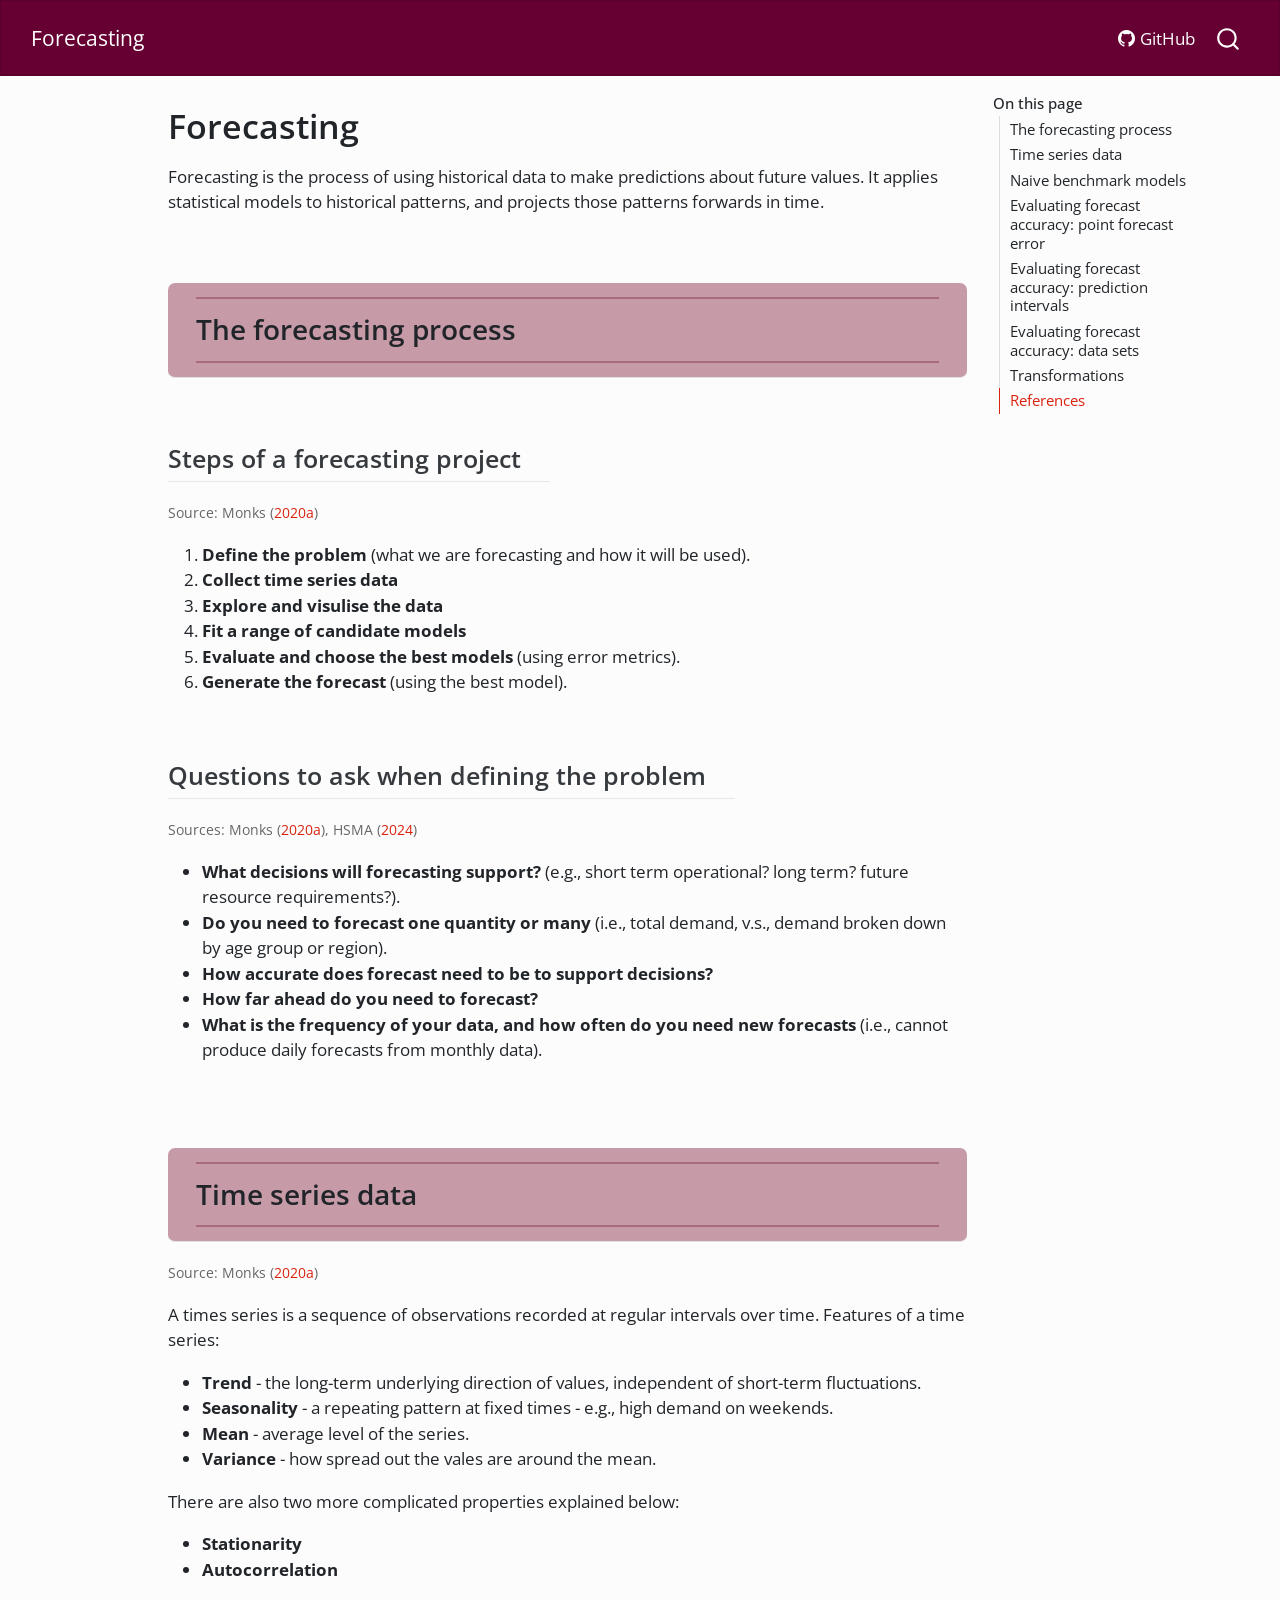
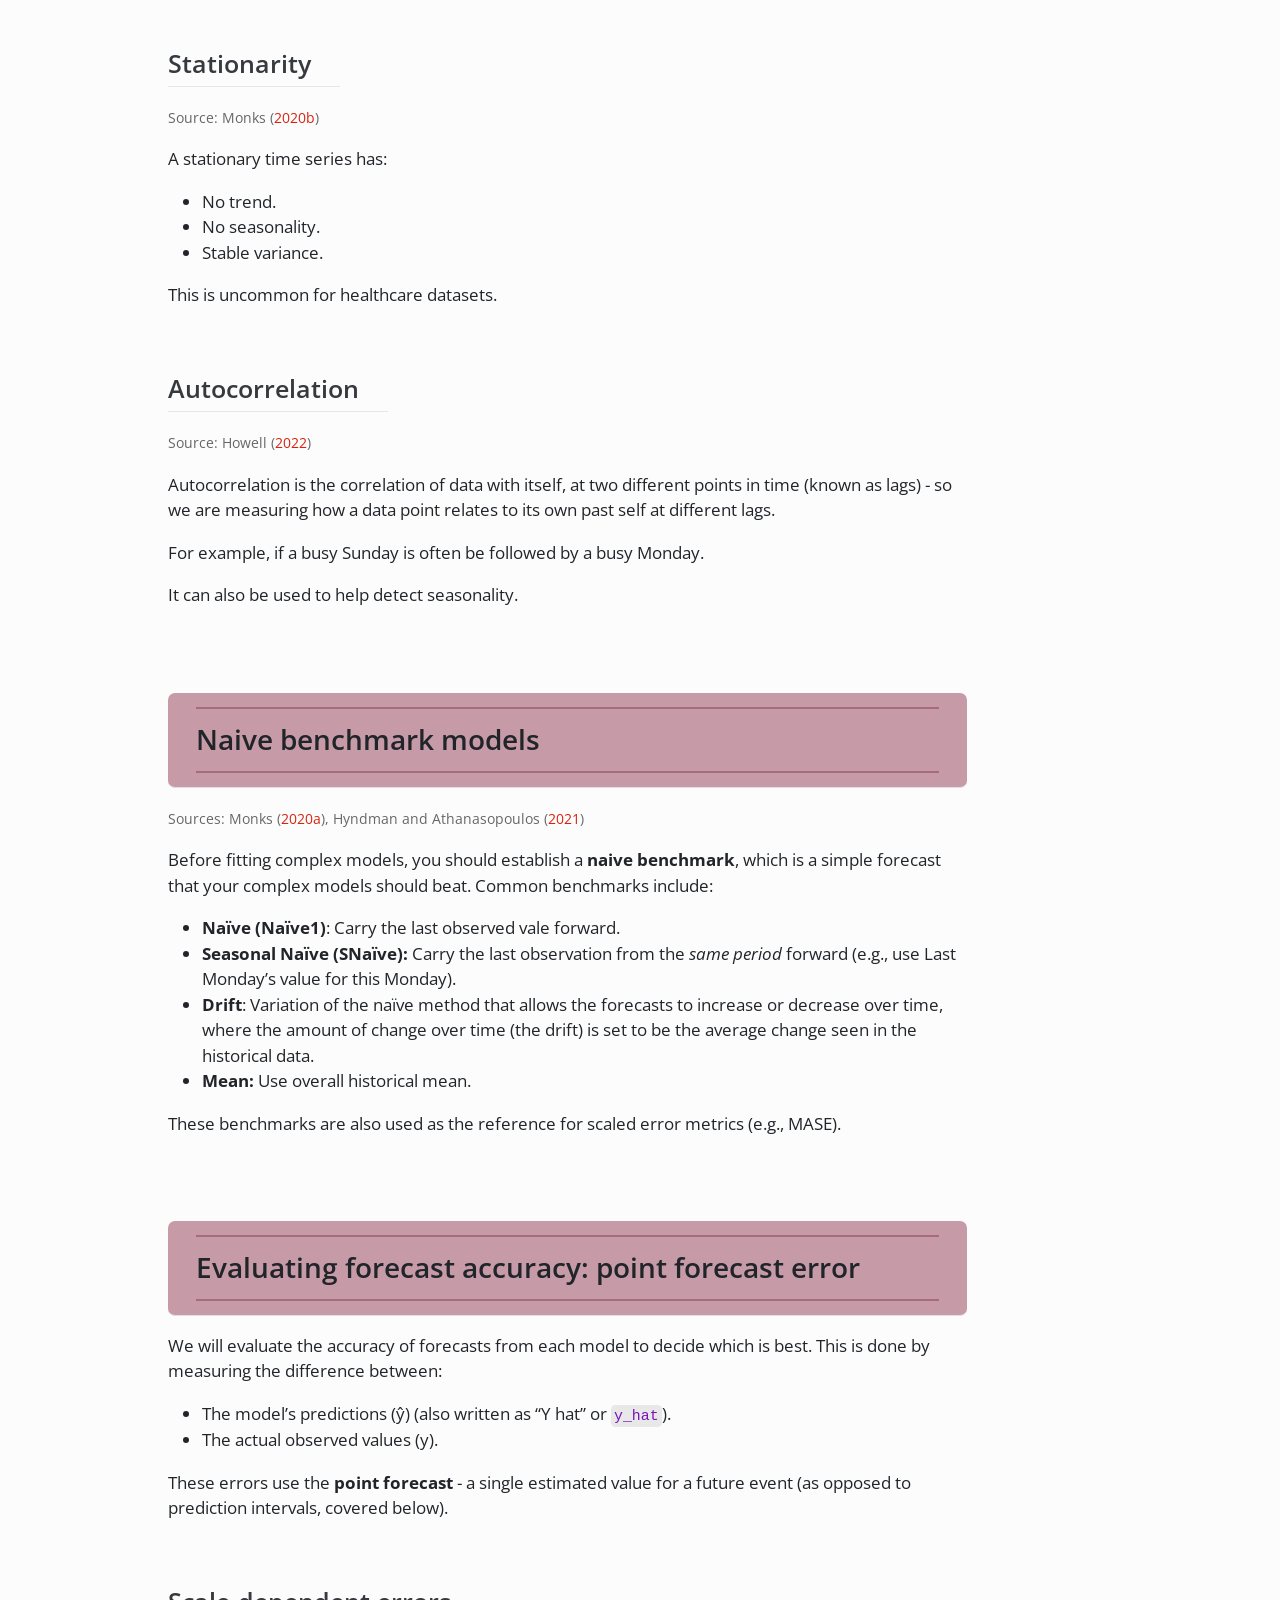
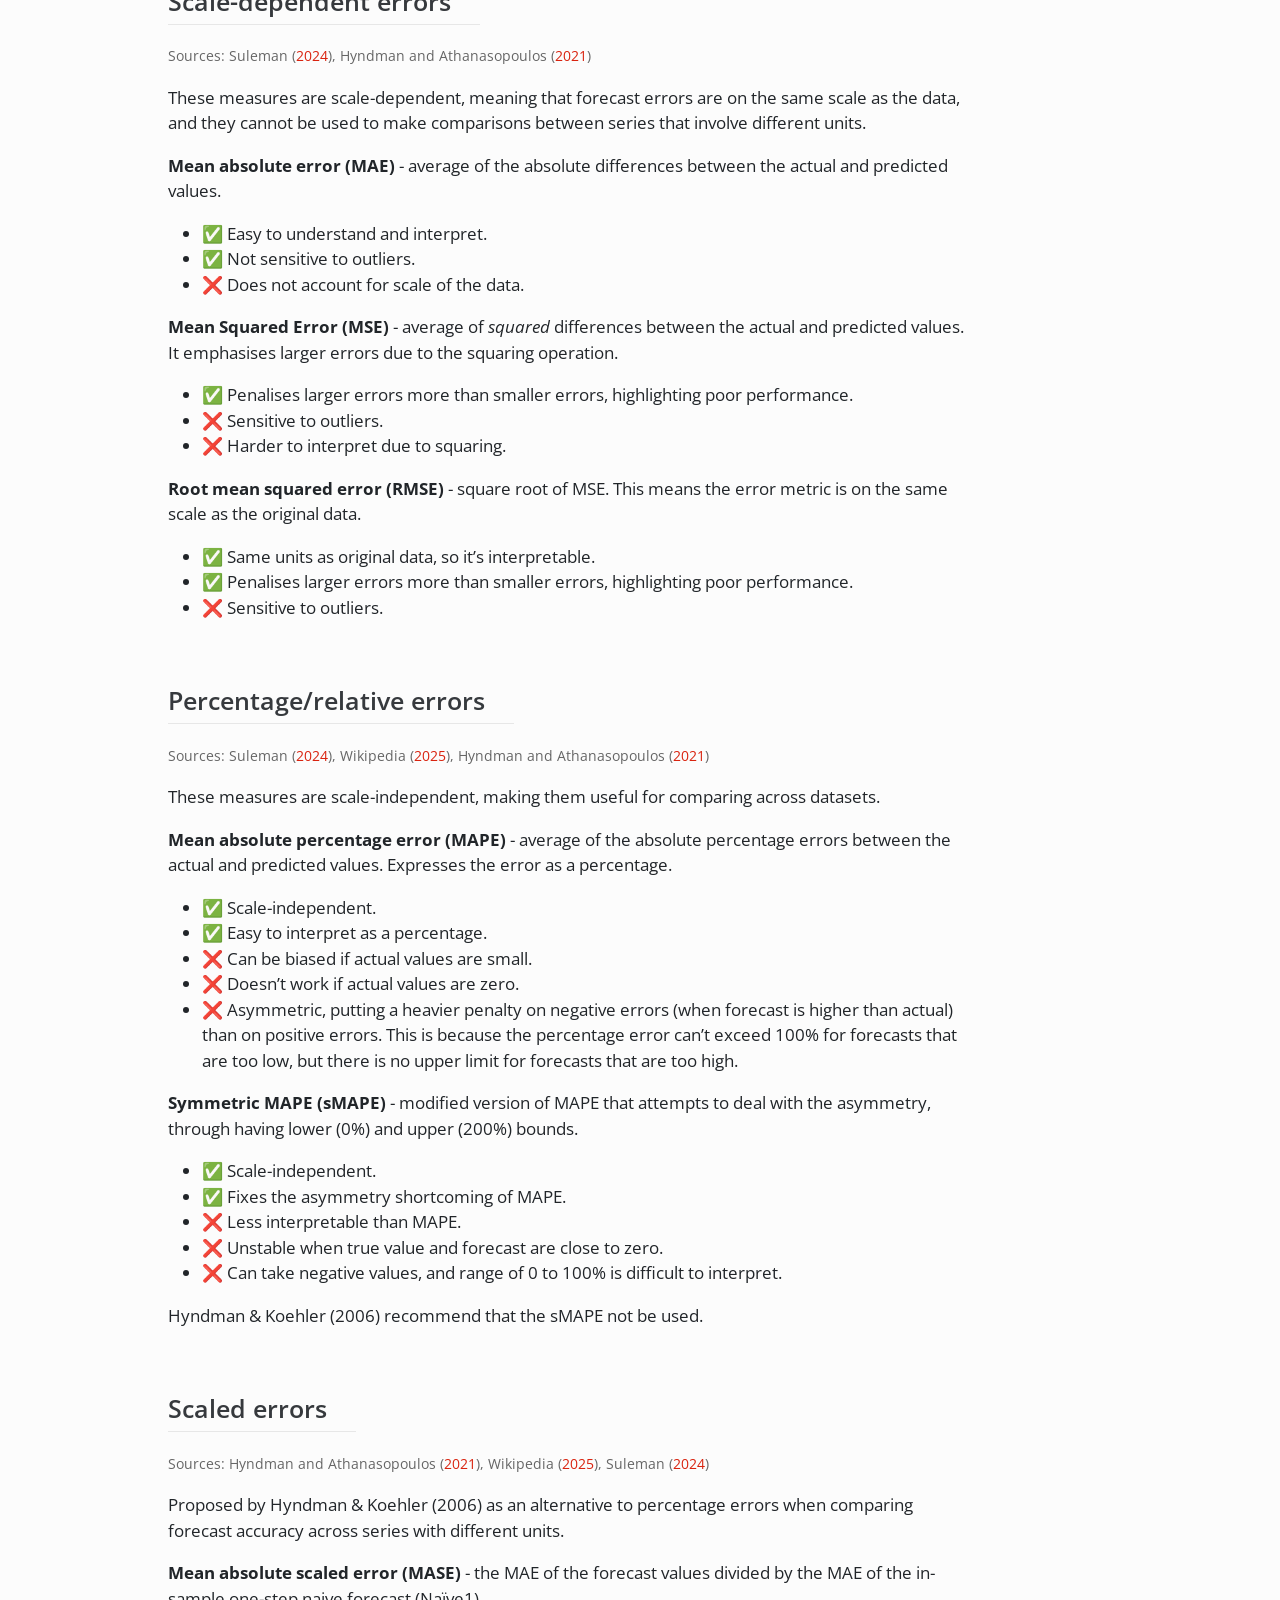
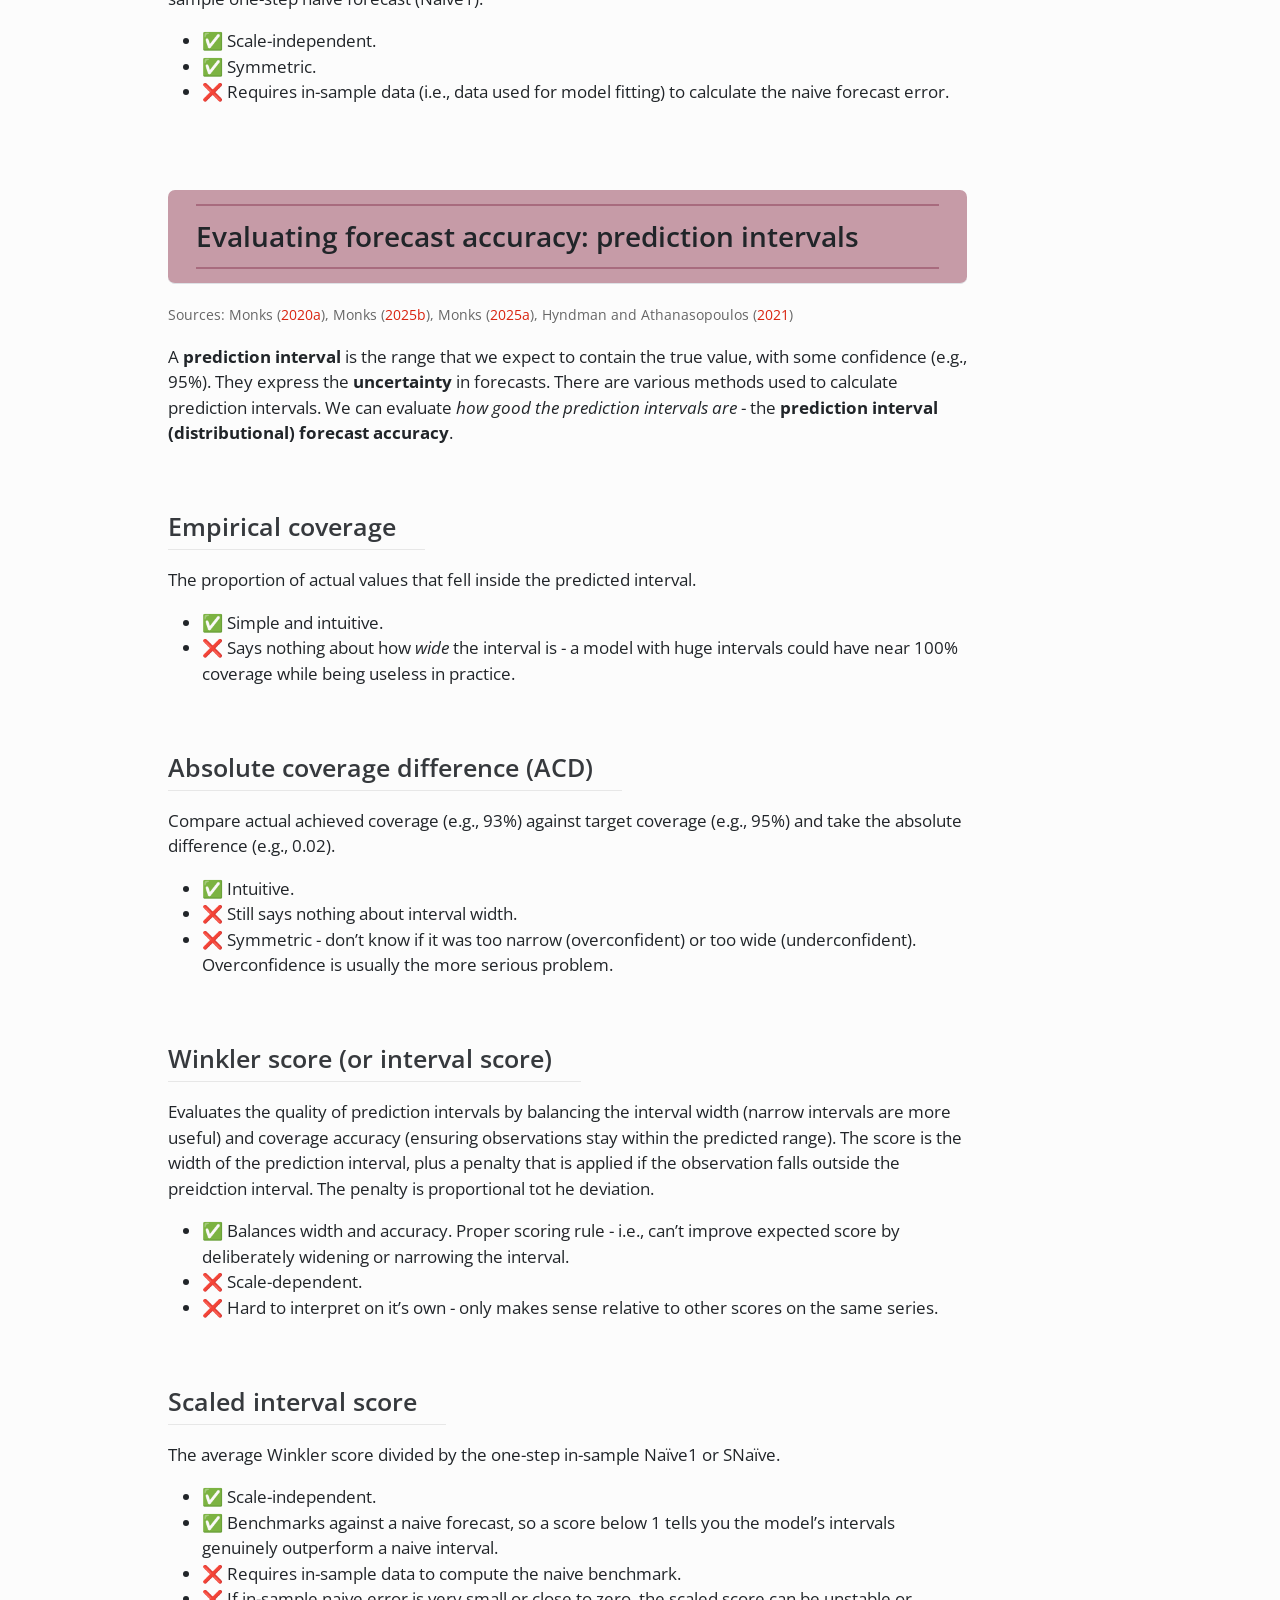
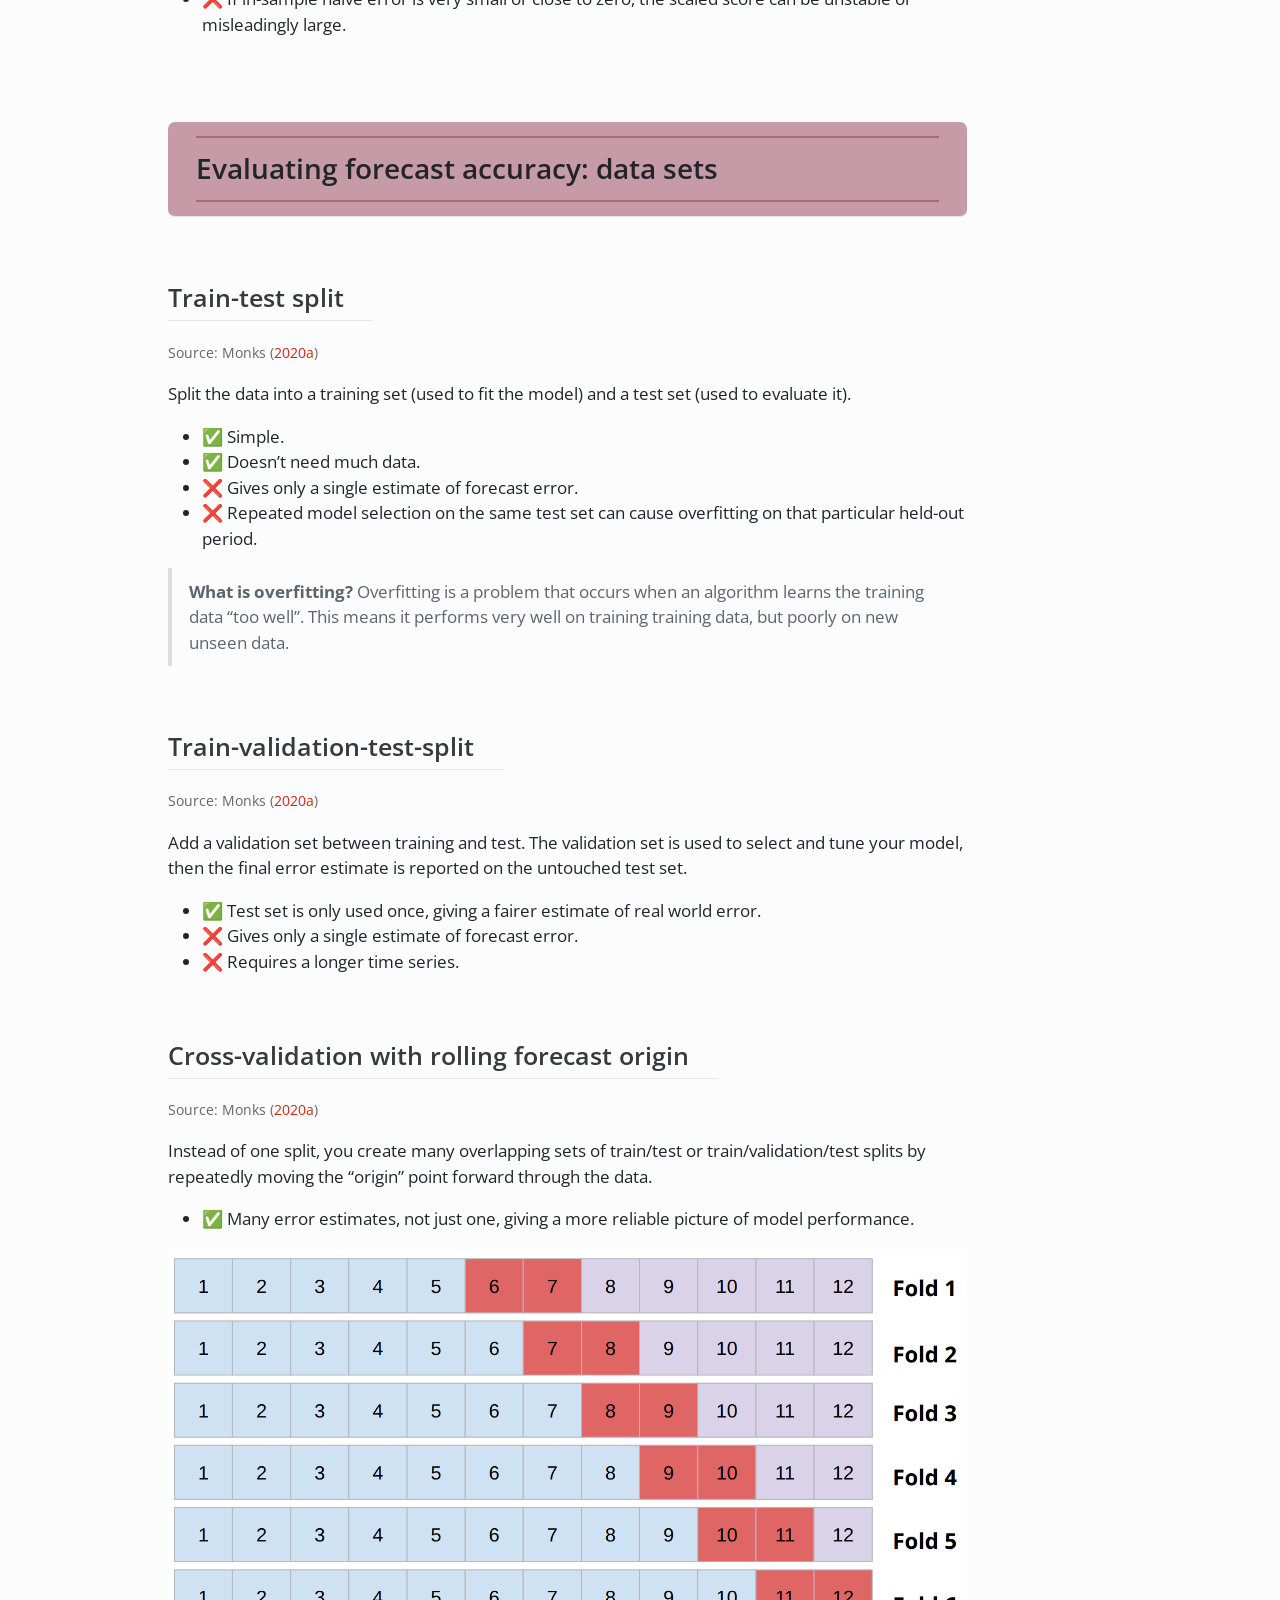
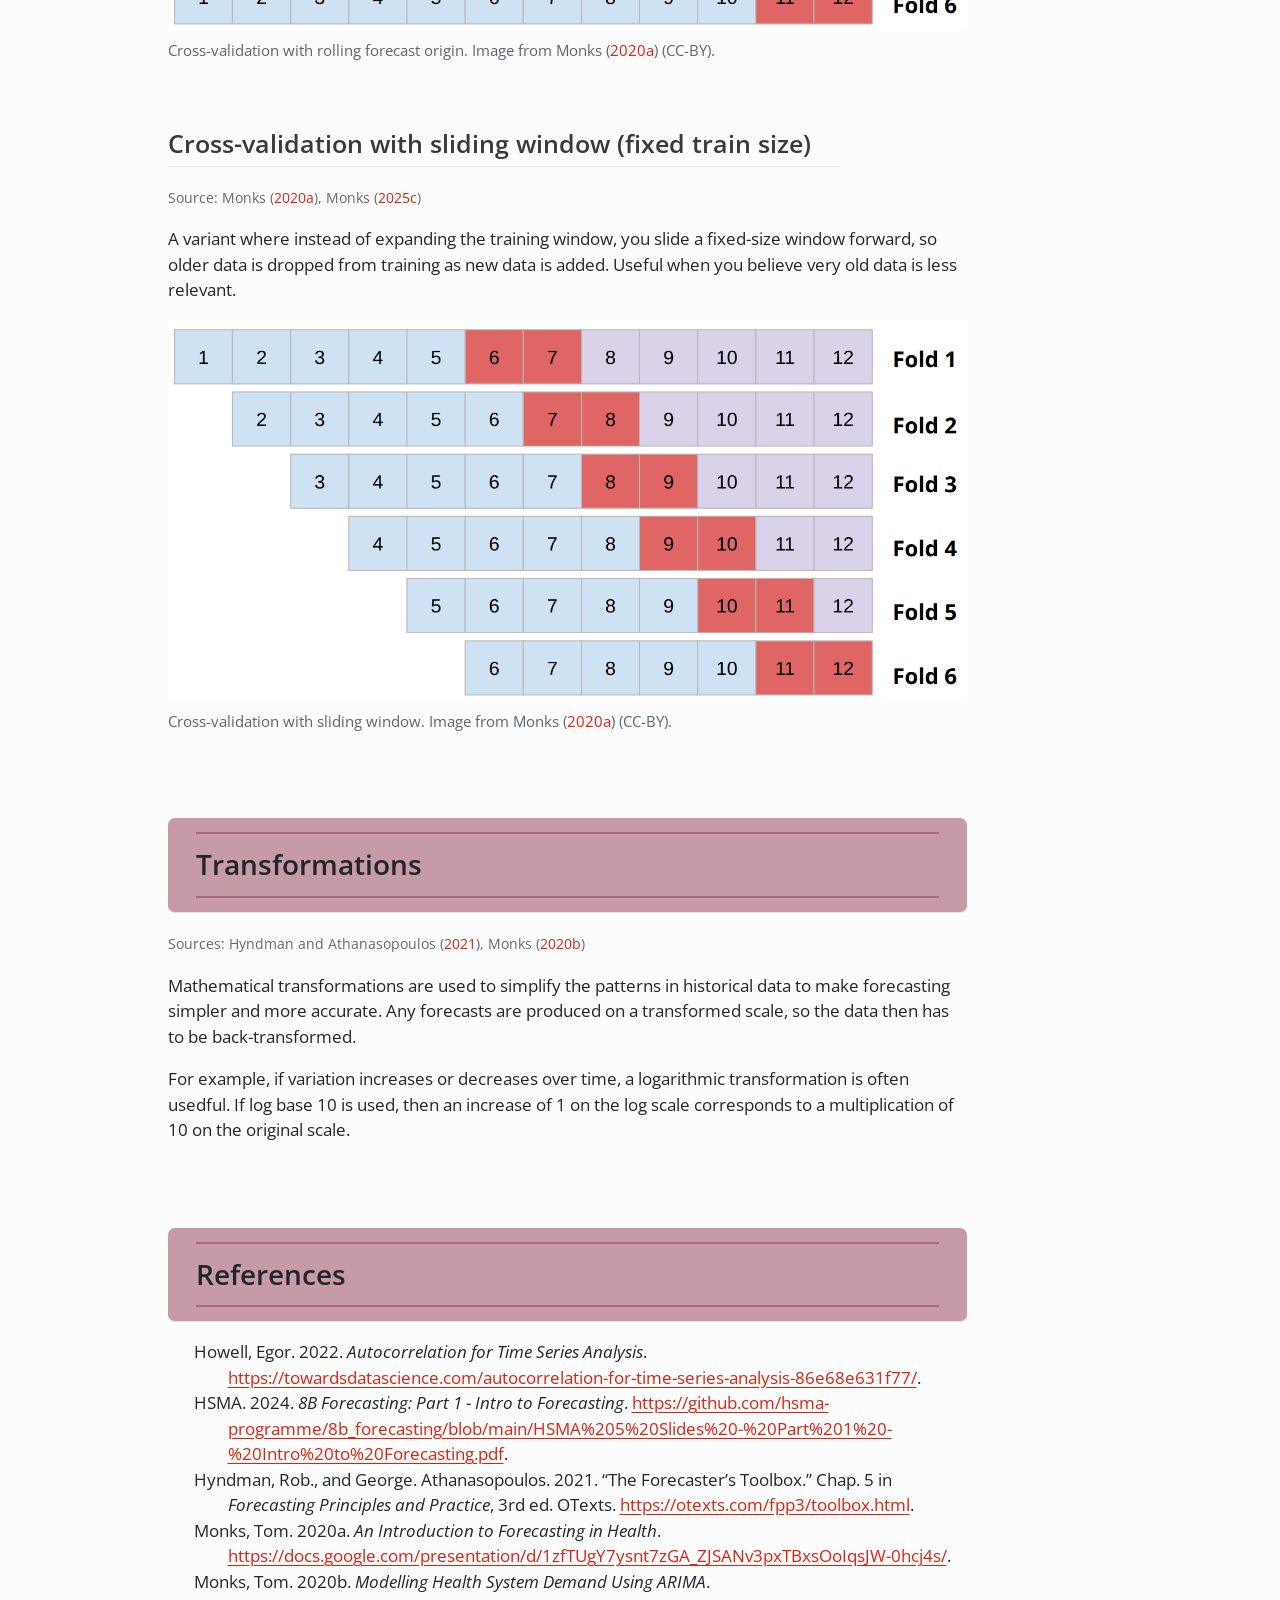
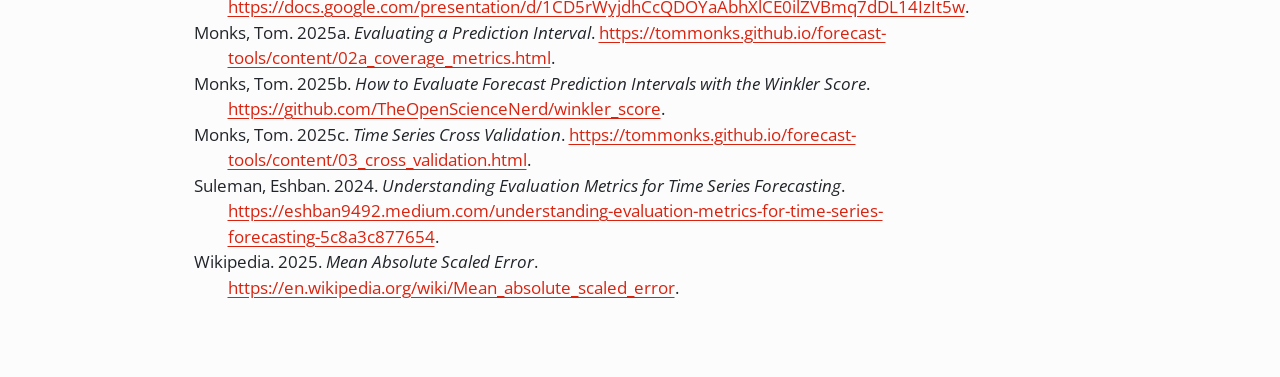
==== commit cab32fab: "Built site for gh-pages" ====
--- a/index.html
+++ b/index.html
@@ -143,14 +143,26 @@
   <li><a href="#autocorrelation" id="toc-autocorrelation" class="nav-link" data-scroll-target="#autocorrelation">Autocorrelation</a></li>
   </ul></li>
   <li><a href="#naive-benchmark-models" id="toc-naive-benchmark-models" class="nav-link" data-scroll-target="#naive-benchmark-models">Naive benchmark models</a></li>
-  <li><a href="#evaluating-forecast-accuracy-forecast-error" id="toc-evaluating-forecast-accuracy-forecast-error" class="nav-link" data-scroll-target="#evaluating-forecast-accuracy-forecast-error">Evaluating forecast accuracy: forecast error</a>
+  <li><a href="#evaluating-forecast-accuracy-point-forecast-error" id="toc-evaluating-forecast-accuracy-point-forecast-error" class="nav-link" data-scroll-target="#evaluating-forecast-accuracy-point-forecast-error">Evaluating forecast accuracy: point forecast error</a>
   <ul class="collapse">
   <li><a href="#scale-dependent-errors" id="toc-scale-dependent-errors" class="nav-link" data-scroll-target="#scale-dependent-errors">Scale-dependent errors</a></li>
   <li><a href="#percentagerelative-errors" id="toc-percentagerelative-errors" class="nav-link" data-scroll-target="#percentagerelative-errors">Percentage/relative errors</a></li>
   <li><a href="#scaled-errors" id="toc-scaled-errors" class="nav-link" data-scroll-target="#scaled-errors">Scaled errors</a></li>
   </ul></li>
-  <li><a href="#evaluating-forecast-accuracy-prediction-intervals" id="toc-evaluating-forecast-accuracy-prediction-intervals" class="nav-link" data-scroll-target="#evaluating-forecast-accuracy-prediction-intervals">Evaluating forecast accuracy: prediction intervals</a></li>
-  <li><a href="#evaluating-forecast-accuracy-data-sets" id="toc-evaluating-forecast-accuracy-data-sets" class="nav-link" data-scroll-target="#evaluating-forecast-accuracy-data-sets">Evaluating forecast accuracy: data sets</a></li>
+  <li><a href="#evaluating-forecast-accuracy-prediction-intervals" id="toc-evaluating-forecast-accuracy-prediction-intervals" class="nav-link" data-scroll-target="#evaluating-forecast-accuracy-prediction-intervals">Evaluating forecast accuracy: prediction intervals</a>
+  <ul class="collapse">
+  <li><a href="#empirical-coverage" id="toc-empirical-coverage" class="nav-link" data-scroll-target="#empirical-coverage">Empirical coverage</a></li>
+  <li><a href="#absolute-coverage-difference-acd" id="toc-absolute-coverage-difference-acd" class="nav-link" data-scroll-target="#absolute-coverage-difference-acd">Absolute coverage difference (ACD)</a></li>
+  <li><a href="#winkler-score-or-interval-score" id="toc-winkler-score-or-interval-score" class="nav-link" data-scroll-target="#winkler-score-or-interval-score">Winkler score (or interval score)</a></li>
+  <li><a href="#scaled-interval-score" id="toc-scaled-interval-score" class="nav-link" data-scroll-target="#scaled-interval-score">Scaled interval score</a></li>
+  </ul></li>
+  <li><a href="#evaluating-forecast-accuracy-data-sets" id="toc-evaluating-forecast-accuracy-data-sets" class="nav-link" data-scroll-target="#evaluating-forecast-accuracy-data-sets">Evaluating forecast accuracy: data sets</a>
+  <ul class="collapse">
+  <li><a href="#train-test-split" id="toc-train-test-split" class="nav-link" data-scroll-target="#train-test-split">Train-test split</a></li>
+  <li><a href="#train-validation-test-split" id="toc-train-validation-test-split" class="nav-link" data-scroll-target="#train-validation-test-split">Train-validation-test-split</a></li>
+  <li><a href="#cross-validation-with-rolling-forecast-origin" id="toc-cross-validation-with-rolling-forecast-origin" class="nav-link" data-scroll-target="#cross-validation-with-rolling-forecast-origin">Cross-validation with rolling forecast origin</a></li>
+  <li><a href="#cross-validation-with-sliding-window-fixed-train-size" id="toc-cross-validation-with-sliding-window-fixed-train-size" class="nav-link" data-scroll-target="#cross-validation-with-sliding-window-fixed-train-size">Cross-validation with sliding window (fixed train size)</a></li>
+  </ul></li>
   <li><a href="#transformations" id="toc-transformations" class="nav-link" data-scroll-target="#transformations">Transformations</a></li>
   <li><a href="#references" id="toc-references" class="nav-link" data-scroll-target="#references">References</a></li>
   </ul>
@@ -241,7 +253,7 @@
 </section>
 <section id="naive-benchmark-models" class="level2">
 <h2 class="anchored" data-anchor-id="naive-benchmark-models">Naive benchmark models</h2>
-<p><span class="source-note">Sources: <span class="citation" data-cites="monks_intro_to_forecasting">Monks (<a href="#ref-monks_intro_to_forecasting" role="doc-biblioref">2020a</a>)</span>, <span class="citation" data-cites="hyndman_toolbox">Hyndman and Athanasopoulos (<a href="#ref-hyndman_toolbox" role="doc-biblioref">2018</a>)</span></span></p>
+<p><span class="source-note">Sources: <span class="citation" data-cites="monks_intro_to_forecasting">Monks (<a href="#ref-monks_intro_to_forecasting" role="doc-biblioref">2020a</a>)</span>, <span class="citation" data-cites="hyndman_toolbox">Hyndman and Athanasopoulos (<a href="#ref-hyndman_toolbox" role="doc-biblioref">2021</a>)</span></span></p>
 <p>Before fitting complex models, you should establish a <strong>naive benchmark</strong>, which is a simple forecast that your complex models should beat. Common benchmarks include:</p>
 <ul>
 <li><strong>Naïve (Naïve1)</strong>: Carry the last observed vale forward.</li>
@@ -251,16 +263,17 @@
 </ul>
 <p>These benchmarks are also used as the reference for scaled error metrics (e.g., MASE).</p>
 </section>
-<section id="evaluating-forecast-accuracy-forecast-error" class="level2">
-<h2 class="anchored" data-anchor-id="evaluating-forecast-accuracy-forecast-error">Evaluating forecast accuracy: forecast error</h2>
+<section id="evaluating-forecast-accuracy-point-forecast-error" class="level2">
+<h2 class="anchored" data-anchor-id="evaluating-forecast-accuracy-point-forecast-error">Evaluating forecast accuracy: point forecast error</h2>
 <p>We will evaluate the accuracy of forecasts from each model to decide which is best. This is done by measuring the difference between:</p>
 <ul>
 <li>The model’s predictions (ŷ) (also written as “Y hat” or <code>y_hat</code>).</li>
 <li>The actual observed values (y).</li>
 </ul>
+<p>These errors use the <strong>point forecast</strong> - a single estimated value for a future event (as opposed to prediction intervals, covered below).</p>
 <section id="scale-dependent-errors" class="level3">
 <h3 class="anchored" data-anchor-id="scale-dependent-errors">Scale-dependent errors</h3>
-<p><span class="source-note">Sources: <span class="citation" data-cites="suleman_metrics">Suleman (<a href="#ref-suleman_metrics" role="doc-biblioref">2024</a>)</span>, <span class="citation" data-cites="hyndman_toolbox">Hyndman and Athanasopoulos (<a href="#ref-hyndman_toolbox" role="doc-biblioref">2018</a>)</span></span></p>
+<p><span class="source-note">Sources: <span class="citation" data-cites="suleman_metrics">Suleman (<a href="#ref-suleman_metrics" role="doc-biblioref">2024</a>)</span>, <span class="citation" data-cites="hyndman_toolbox">Hyndman and Athanasopoulos (<a href="#ref-hyndman_toolbox" role="doc-biblioref">2021</a>)</span></span></p>
 <p>These measures are scale-dependent, meaning that forecast errors are on the same scale as the data, and they cannot be used to make comparisons between series that involve different units.</p>
 <p><strong>Mean absolute error (MAE)</strong> - average of the absolute differences between the actual and predicted values.</p>
 <ul>
@@ -283,7 +296,7 @@
 </section>
 <section id="percentagerelative-errors" class="level3">
 <h3 class="anchored" data-anchor-id="percentagerelative-errors">Percentage/relative errors</h3>
-<p><span class="source-note">Sources: <span class="citation" data-cites="suleman_metrics">Suleman (<a href="#ref-suleman_metrics" role="doc-biblioref">2024</a>)</span>, <span class="citation" data-cites="lewinson_mape">Wikipedia (<a href="#ref-lewinson_mape" role="doc-biblioref">2025</a>)</span>, <span class="citation" data-cites="hyndman_toolbox">Hyndman and Athanasopoulos (<a href="#ref-hyndman_toolbox" role="doc-biblioref">2018</a>)</span></span></p>
+<p><span class="source-note">Sources: <span class="citation" data-cites="suleman_metrics">Suleman (<a href="#ref-suleman_metrics" role="doc-biblioref">2024</a>)</span>, <span class="citation" data-cites="lewinson_mape">Wikipedia (<a href="#ref-lewinson_mape" role="doc-biblioref">2025</a>)</span>, <span class="citation" data-cites="hyndman_toolbox">Hyndman and Athanasopoulos (<a href="#ref-hyndman_toolbox" role="doc-biblioref">2021</a>)</span></span></p>
 <p>These measures are scale-independent, making them useful for comparing across datasets.</p>
 <p><strong>Mean absolute percentage error (MAPE)</strong> - average of the absolute percentage errors between the actual and predicted values. Expresses the error as a percentage.</p>
 <ul>
@@ -305,7 +318,7 @@
 </section>
 <section id="scaled-errors" class="level3">
 <h3 class="anchored" data-anchor-id="scaled-errors">Scaled errors</h3>
-<p><span class="source-note">Sources: <span class="citation" data-cites="hyndman_toolbox">Hyndman and Athanasopoulos (<a href="#ref-hyndman_toolbox" role="doc-biblioref">2018</a>)</span>, <span class="citation" data-cites="lewinson_mape">Wikipedia (<a href="#ref-lewinson_mape" role="doc-biblioref">2025</a>)</span>, <span class="citation" data-cites="suleman_metrics">Suleman (<a href="#ref-suleman_metrics" role="doc-biblioref">2024</a>)</span></span></p>
+<p><span class="source-note">Sources: <span class="citation" data-cites="hyndman_toolbox">Hyndman and Athanasopoulos (<a href="#ref-hyndman_toolbox" role="doc-biblioref">2021</a>)</span>, <span class="citation" data-cites="lewinson_mape">Wikipedia (<a href="#ref-lewinson_mape" role="doc-biblioref">2025</a>)</span>, <span class="citation" data-cites="suleman_metrics">Suleman (<a href="#ref-suleman_metrics" role="doc-biblioref">2024</a>)</span></span></p>
 <p>Proposed by Hyndman &amp; Koehler (2006) as an alternative to percentage errors when comparing forecast accuracy across series with different units.</p>
 <p><strong>Mean absolute scaled error (MASE)</strong> - the MAE of the forecast values divided by the MAE of the in-sample one-step naive forecast (Naïve1).</p>
 <ul>
@@ -317,13 +330,100 @@
 </section>
 <section id="evaluating-forecast-accuracy-prediction-intervals" class="level2">
 <h2 class="anchored" data-anchor-id="evaluating-forecast-accuracy-prediction-intervals">Evaluating forecast accuracy: prediction intervals</h2>
+<p><span class="source-note">Sources: <span class="citation" data-cites="monks_intro_to_forecasting">Monks (<a href="#ref-monks_intro_to_forecasting" role="doc-biblioref">2020a</a>)</span>, <span class="citation" data-cites="monks_winkler">Monks (<a href="#ref-monks_winkler" role="doc-biblioref">2025b</a>)</span>, <span class="citation" data-cites="monks_prediction">Monks (<a href="#ref-monks_prediction" role="doc-biblioref">2025a</a>)</span>, <span class="citation" data-cites="hyndman_toolbox">Hyndman and Athanasopoulos (<a href="#ref-hyndman_toolbox" role="doc-biblioref">2021</a>)</span></span></p>
+<p>A <strong>prediction interval</strong> is the range that we expect to contain the true value, with some confidence (e.g., 95%). They express the <strong>uncertainty</strong> in forecasts. There are various methods used to calculate prediction intervals. We can evaluate <em>how good the prediction intervals are</em> - the <strong>prediction interval (distributional) forecast accuracy</strong>.</p>
+<section id="empirical-coverage" class="level3">
+<h3 class="anchored" data-anchor-id="empirical-coverage">Empirical coverage</h3>
+<p>The proportion of actual values that fell inside the predicted interval.</p>
+<ul>
+<li>✅ Simple and intuitive.</li>
+<li>❌ Says nothing about how <em>wide</em> the interval is - a model with huge intervals could have near 100% coverage while being useless in practice.</li>
+</ul>
+</section>
+<section id="absolute-coverage-difference-acd" class="level3">
+<h3 class="anchored" data-anchor-id="absolute-coverage-difference-acd">Absolute coverage difference (ACD)</h3>
+<p>Compare actual achieved coverage (e.g., 93%) against target coverage (e.g., 95%) and take the absolute difference (e.g., 0.02).</p>
+<ul>
+<li>✅ Intuitive.</li>
+<li>❌ Still says nothing about interval width.</li>
+<li>❌ Symmetric - don’t know if it was too narrow (overconfident) or too wide (underconfident). Overconfidence is usually the more serious problem.</li>
+</ul>
+</section>
+<section id="winkler-score-or-interval-score" class="level3">
+<h3 class="anchored" data-anchor-id="winkler-score-or-interval-score">Winkler score (or interval score)</h3>
+<p>Evaluates the quality of prediction intervals by balancing the interval width (narrow intervals are more useful) and coverage accuracy (ensuring observations stay within the predicted range). The score is the width of the prediction interval, plus a penalty that is applied if the observation falls outside the preidction interval. The penalty is proportional tot he deviation.</p>
+<ul>
+<li>✅ Balances width and accuracy. Proper scoring rule - i.e., can’t improve expected score by deliberately widening or narrowing the interval.</li>
+<li>❌ Scale-dependent.</li>
+<li>❌ Hard to interpret on it’s own - only makes sense relative to other scores on the same series.</li>
+</ul>
+</section>
+<section id="scaled-interval-score" class="level3">
+<h3 class="anchored" data-anchor-id="scaled-interval-score">Scaled interval score</h3>
+<p>The average Winkler score divided by the one-step in-sample Naïve1 or SNaïve.</p>
+<ul>
+<li>✅ Scale-independent.</li>
+<li>✅ Benchmarks against a naive forecast, so a score below 1 tells you the model’s intervals genuinely outperform a naive interval.</li>
+<li>❌ Requires in-sample data to compute the naive benchmark.</li>
+<li>❌ If in-sample naive error is very small or close to zero, the scaled score can be unstable or misleadingly large.</li>
+</ul>
+</section>
 </section>
 <section id="evaluating-forecast-accuracy-data-sets" class="level2">
 <h2 class="anchored" data-anchor-id="evaluating-forecast-accuracy-data-sets">Evaluating forecast accuracy: data sets</h2>
+<section id="train-test-split" class="level3">
+<h3 class="anchored" data-anchor-id="train-test-split">Train-test split</h3>
+<p><span class="source-note">Source: <span class="citation" data-cites="monks_intro_to_forecasting">Monks (<a href="#ref-monks_intro_to_forecasting" role="doc-biblioref">2020a</a>)</span></span></p>
+<p>Split the data into a training set (used to fit the model) and a test set (used to evaluate it).</p>
+<ul>
+<li>✅ Simple.</li>
+<li>✅ Doesn’t need much data.</li>
+<li>❌ Gives only a single estimate of forecast error.</li>
+<li>❌ Repeated model selection on the same test set can cause overfitting on that particular held-out period.</li>
+</ul>
+<blockquote class="blockquote">
+<p><strong>What is overfitting?</strong> Overfitting is a problem that occurs when an algorithm learns the training data “too well”. This means it performs very well on training training data, but poorly on new unseen data.</p>
+</blockquote>
+</section>
+<section id="train-validation-test-split" class="level3">
+<h3 class="anchored" data-anchor-id="train-validation-test-split">Train-validation-test-split</h3>
+<p><span class="source-note">Source: <span class="citation" data-cites="monks_intro_to_forecasting">Monks (<a href="#ref-monks_intro_to_forecasting" role="doc-biblioref">2020a</a>)</span></span></p>
+<p>Add a validation set between training and test. The validation set is used to select and tune your model, then the final error estimate is reported on the untouched test set.</p>
+<ul>
+<li>✅ Test set is only used once, giving a fairer estimate of real world error.</li>
+<li>❌ Gives only a single estimate of forecast error.</li>
+<li>❌ Requires a longer time series.</li>
+</ul>
+</section>
+<section id="cross-validation-with-rolling-forecast-origin" class="level3">
+<h3 class="anchored" data-anchor-id="cross-validation-with-rolling-forecast-origin">Cross-validation with rolling forecast origin</h3>
+<p><span class="source-note">Source: <span class="citation" data-cites="monks_intro_to_forecasting">Monks (<a href="#ref-monks_intro_to_forecasting" role="doc-biblioref">2020a</a>)</span></span></p>
+<p>Instead of one split, you create many overlapping sets of train/test or train/validation/test splits by repeatedly moving the “origin” point forward through the data.</p>
+<ul>
+<li>✅ Many error estimates, not just one, giving a more reliable picture of model performance.</li>
+</ul>
+<div class="quarto-figure quarto-figure-center">
+<figure class="figure">
+<p><img src="images/rolling_forecast_origin.png" class="img-fluid figure-img"></p>
+<figcaption>Cross-validation with rolling forecast origin. Image from <span class="citation" data-cites="monks_intro_to_forecasting">Monks (<a href="#ref-monks_intro_to_forecasting" role="doc-biblioref">2020a</a>)</span> (CC-BY).</figcaption>
+</figure>
+</div>
+</section>
+<section id="cross-validation-with-sliding-window-fixed-train-size" class="level3">
+<h3 class="anchored" data-anchor-id="cross-validation-with-sliding-window-fixed-train-size">Cross-validation with sliding window (fixed train size)</h3>
+<p><span class="source-note">Source: <span class="citation" data-cites="monks_intro_to_forecasting">Monks (<a href="#ref-monks_intro_to_forecasting" role="doc-biblioref">2020a</a>)</span>, <span class="citation" data-cites="monks_crossvalidation">Monks (<a href="#ref-monks_crossvalidation" role="doc-biblioref">2025c</a>)</span></span></p>
+<p>A variant where instead of expanding the training window, you slide a fixed-size window forward, so older data is dropped from training as new data is added. Useful when you believe very old data is less relevant.</p>
+<div class="quarto-figure quarto-figure-center">
+<figure class="figure">
+<p><img src="images/sliding_window.png" class="img-fluid figure-img"></p>
+<figcaption>Cross-validation with sliding window. Image from <span class="citation" data-cites="monks_intro_to_forecasting">Monks (<a href="#ref-monks_intro_to_forecasting" role="doc-biblioref">2020a</a>)</span> (CC-BY).</figcaption>
+</figure>
+</div>
+</section>
 </section>
 <section id="transformations" class="level2">
 <h2 class="anchored" data-anchor-id="transformations">Transformations</h2>
-<p><span class="source-note">Sources: <span class="citation" data-cites="hyndman_toolbox">Hyndman and Athanasopoulos (<a href="#ref-hyndman_toolbox" role="doc-biblioref">2018</a>)</span>, <span class="citation" data-cites="monks_arima">Monks (<a href="#ref-monks_arima" role="doc-biblioref">2020b</a>)</span></span></p>
+<p><span class="source-note">Sources: <span class="citation" data-cites="hyndman_toolbox">Hyndman and Athanasopoulos (<a href="#ref-hyndman_toolbox" role="doc-biblioref">2021</a>)</span>, <span class="citation" data-cites="monks_arima">Monks (<a href="#ref-monks_arima" role="doc-biblioref">2020b</a>)</span></span></p>
 <p>Mathematical transformations are used to simplify the patterns in historical data to make forecasting simpler and more accurate. Any forecasts are produced on a transformed scale, so the data then has to be back-transformed.</p>
 <p>For example, if variation increases or decreases over time, a logarithmic transformation is often usedful. If log base 10 is used, then an increase of 1 on the log scale corresponds to a multiplication of 10 on the original scale.</p>
 </section>
@@ -337,13 +437,22 @@
 HSMA. 2024. <em>8B Forecasting: Part 1 - Intro to Forecasting</em>. <a href="https://github.com/hsma-programme/8b_forecasting/blob/main/HSMA%205%20Slides%20-%20Part%201%20-%20Intro%20to%20Forecasting.pdf">https://github.com/hsma-programme/8b_forecasting/blob/main/HSMA%205%20Slides%20-%20Part%201%20-%20Intro%20to%20Forecasting.pdf</a>.
 </div>
 <div id="ref-hyndman_toolbox" class="csl-entry" role="listitem">
-Hyndman, Rob., and George. Athanasopoulos. 2018. <span>“The Forecaster’s Toolbox.”</span> Chap. 2 in <em>Forecasting Principles and Practice</em>, 2nd ed. OTexts. <a href="https://otexts.com/fpp2/toolbox.html">https://otexts.com/fpp2/toolbox.html</a>.
+Hyndman, Rob., and George. Athanasopoulos. 2021. <span>“The Forecaster’s Toolbox.”</span> Chap. 5 in <em>Forecasting Principles and Practice</em>, 3rd ed. OTexts. <a href="https://otexts.com/fpp3/toolbox.html">https://otexts.com/fpp3/toolbox.html</a>.
 </div>
 <div id="ref-monks_intro_to_forecasting" class="csl-entry" role="listitem">
 Monks, Tom. 2020a. <em>An Introduction to Forecasting in Health</em>. <a href="https://docs.google.com/presentation/d/1zfTUgY7ysnt7zGA_ZJSANv3pxTBxsOoIqsJW-0hcj4s/">https://docs.google.com/presentation/d/1zfTUgY7ysnt7zGA_ZJSANv3pxTBxsOoIqsJW-0hcj4s/</a>.
 </div>
 <div id="ref-monks_arima" class="csl-entry" role="listitem">
 Monks, Tom. 2020b. <em>Modelling Health System Demand Using ARIMA</em>. <a href="https://docs.google.com/presentation/d/1CD5rWyjdhCcQDOYaAbhXlCE0ilZVBmq7dDL14IzIt5w">https://docs.google.com/presentation/d/1CD5rWyjdhCcQDOYaAbhXlCE0ilZVBmq7dDL14IzIt5w</a>.
+</div>
+<div id="ref-monks_prediction" class="csl-entry" role="listitem">
+Monks, Tom. 2025a. <em>Evaluating a Prediction Interval</em>. <a href="https://tommonks.github.io/forecast-tools/content/02a_coverage_metrics.html">https://tommonks.github.io/forecast-tools/content/02a_coverage_metrics.html</a>.
+</div>
+<div id="ref-monks_winkler" class="csl-entry" role="listitem">
+Monks, Tom. 2025b. <em>How to Evaluate Forecast Prediction Intervals with the Winkler Score</em>. <a href="https://github.com/TheOpenScienceNerd/winkler_score">https://github.com/TheOpenScienceNerd/winkler_score</a>.
+</div>
+<div id="ref-monks_crossvalidation" class="csl-entry" role="listitem">
+Monks, Tom. 2025c. <em>Time Series Cross Validation</em>. <a href="https://tommonks.github.io/forecast-tools/content/03_cross_validation.html">https://tommonks.github.io/forecast-tools/content/03_cross_validation.html</a>.
 </div>
 <div id="ref-suleman_metrics" class="csl-entry" role="listitem">
 Suleman, Eshban. 2024. <em>Understanding Evaluation Metrics for Time Series Forecasting</em>. <a href="https://eshban9492.medium.com/understanding-evaluation-metrics-for-time-series-forecasting-5c8a3c877654">https://eshban9492.medium.com/understanding-evaluation-metrics-for-time-series-forecasting-5c8a3c877654</a>.
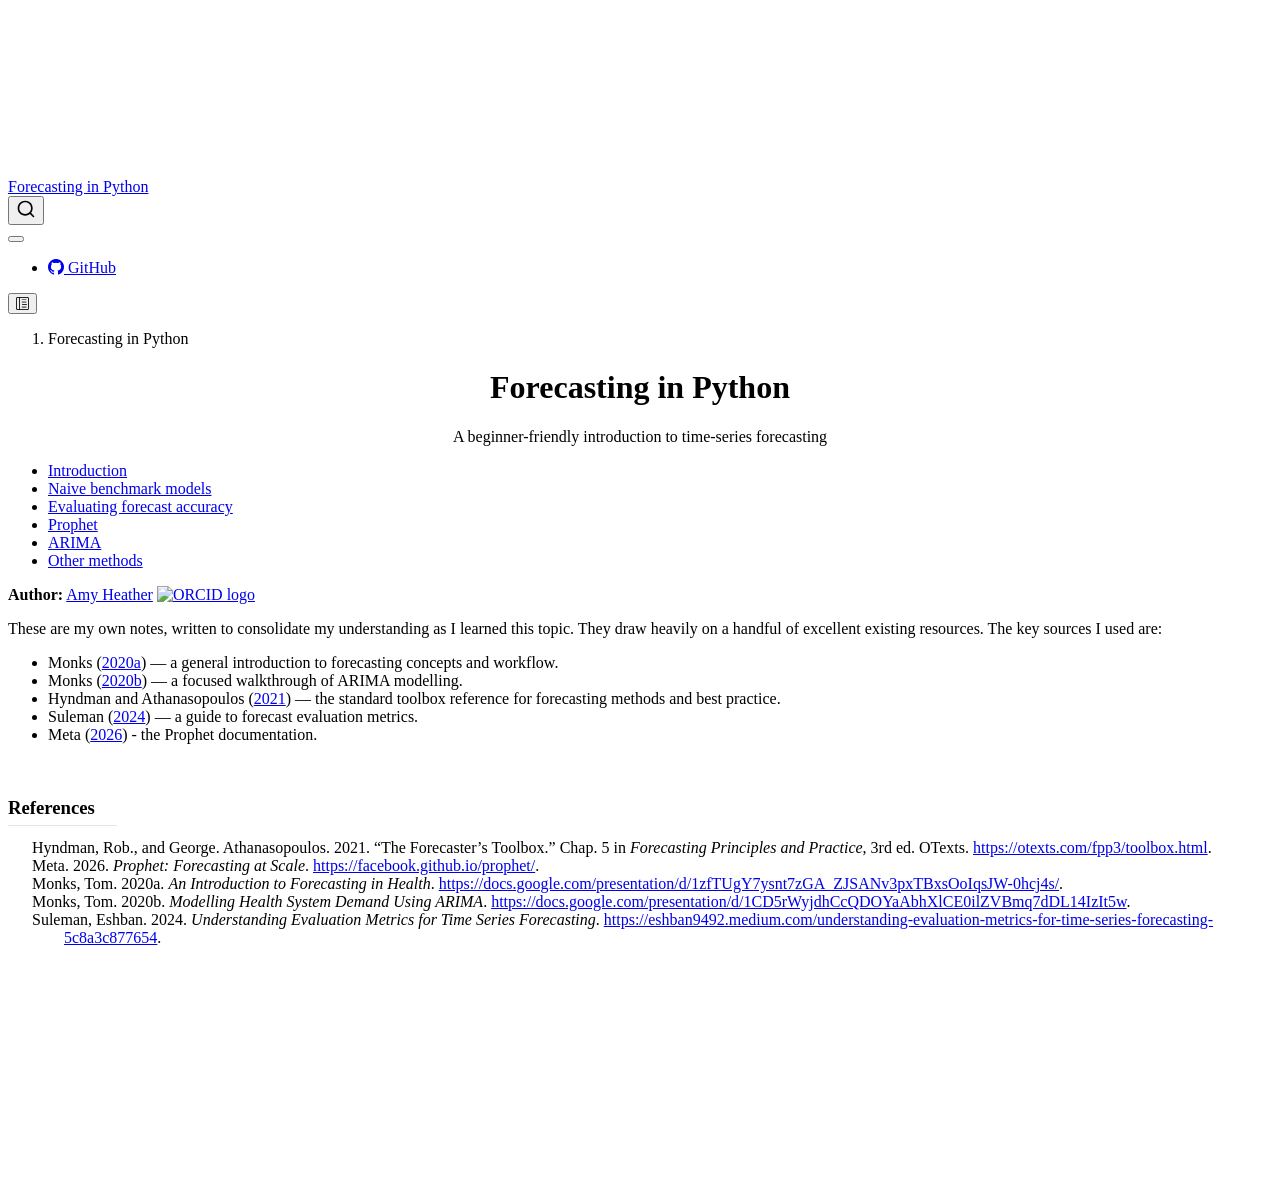
==== commit b538e968: "Built site for gh-pages" ====
--- a/index.html
+++ b/index.html
@@ -7,7 +7,7 @@
 <meta name="viewport" content="width=device-width, initial-scale=1.0, user-scalable=yes">
 
 
-<title>Forecasting</title>
+<title>Forecasting in Python</title>
 <style>
 /* Default styles provided by pandoc.
 ** See https://pandoc.org/MANUAL.html#variables-for-html for config info.
@@ -61,7 +61,7 @@
 <link href="site_libs/quarto-html/quarto-syntax-highlighting-15634bcf2e68342d4ad2dfa704d543f6.css" rel="stylesheet" id="quarto-text-highlighting-styles">
 <script src="site_libs/bootstrap/bootstrap.min.js"></script>
 <link href="site_libs/bootstrap/bootstrap-icons.css" rel="stylesheet">
-<link href="site_libs/bootstrap/bootstrap-6b0df6aa2b84c4d46972941574d12e32.min.css" rel="stylesheet" append-hash="true" id="quarto-bootstrap" data-mode="light">
+<link href="site_libs/bootstrap/bootstrap-9a805087ab83cad7e60272d68a3f1f35.min.css" rel="stylesheet" append-hash="true" id="quarto-bootstrap" data-mode="light">
 <script id="quarto-search-options" type="application/json">{
   "location": "navbar",
   "copy-button": false,
@@ -89,20 +89,35 @@
     "search-label": "Search"
   }
 }</script>
-
-
-<link rel="stylesheet" href="style.css">
+<style>
+
+      .quarto-title-block .quarto-title-banner {
+        background-image: url(images/banner.png);
+background-size: cover;
+      }
+</style>
+<style>
+h1 {
+  text-align: center;
+}
+p.subtitle.lead {
+  text-align: center;
+}
+</style>
+
+
+<link rel="stylesheet" href="style/style.css">
 </head>
 
-<body class="nav-fixed quarto-light">
+<body class="nav-sidebar docked nav-fixed quarto-light">
 
 <div id="quarto-search-results"></div>
-  <header id="quarto-header" class="headroom fixed-top">
+  <header id="quarto-header" class="headroom fixed-top quarto-banner">
     <nav class="navbar navbar-expand-lg " data-bs-theme="dark">
       <div class="navbar-container container-fluid">
       <div class="navbar-brand-container mx-auto">
     <a class="navbar-brand" href="./index.html">
-    <span class="navbar-title">Forecasting</span>
+    <span class="navbar-title">Forecasting in Python</span>
     </a>
   </div>
             <div id="quarto-search" class="" title="Search"></div>
@@ -122,322 +137,106 @@
 </div>
       </div> <!-- /container-fluid -->
     </nav>
+  <nav class="quarto-secondary-nav">
+    <div class="container-fluid d-flex">
+      <button type="button" class="quarto-btn-toggle btn" data-bs-toggle="collapse" role="button" data-bs-target=".quarto-sidebar-collapse-item" aria-controls="quarto-sidebar" aria-expanded="false" aria-label="Toggle sidebar navigation" onclick="if (window.quartoToggleHeadroom) { window.quartoToggleHeadroom(); }">
+        <i class="bi bi-layout-text-sidebar-reverse"></i>
+      </button>
+        <nav class="quarto-page-breadcrumbs" aria-label="breadcrumb"><ol class="breadcrumb"><li class="breadcrumb-item">Forecasting in Python</li></ol></nav>
+        <a class="flex-grow-1" role="navigation" data-bs-toggle="collapse" data-bs-target=".quarto-sidebar-collapse-item" aria-controls="quarto-sidebar" aria-expanded="false" aria-label="Toggle sidebar navigation" onclick="if (window.quartoToggleHeadroom) { window.quartoToggleHeadroom(); }">      
+        </a>
+    </div>
+  </nav>
 </header>
 <!-- content -->
-<div id="quarto-content" class="quarto-container page-columns page-rows-contents page-layout-article page-navbar">
-<!-- sidebar -->
-<!-- margin-sidebar -->
-    <div id="quarto-margin-sidebar" class="sidebar margin-sidebar">
-        <nav id="TOC" role="doc-toc" class="toc-active">
-    <h2 id="toc-title">On this page</h2>
-   
-  <ul>
-  <li><a href="#the-forecasting-process" id="toc-the-forecasting-process" class="nav-link active" data-scroll-target="#the-forecasting-process">The forecasting process</a>
-  <ul class="collapse">
-  <li><a href="#steps-of-a-forecasting-project" id="toc-steps-of-a-forecasting-project" class="nav-link" data-scroll-target="#steps-of-a-forecasting-project">Steps of a forecasting project</a></li>
-  <li><a href="#questions-to-ask-when-defining-the-problem" id="toc-questions-to-ask-when-defining-the-problem" class="nav-link" data-scroll-target="#questions-to-ask-when-defining-the-problem">Questions to ask when defining the problem</a></li>
-  </ul></li>
-  <li><a href="#time-series-data" id="toc-time-series-data" class="nav-link" data-scroll-target="#time-series-data">Time series data</a>
-  <ul class="collapse">
-  <li><a href="#stationarity" id="toc-stationarity" class="nav-link" data-scroll-target="#stationarity">Stationarity</a></li>
-  <li><a href="#autocorrelation" id="toc-autocorrelation" class="nav-link" data-scroll-target="#autocorrelation">Autocorrelation</a></li>
-  </ul></li>
-  <li><a href="#naive-benchmark-models" id="toc-naive-benchmark-models" class="nav-link" data-scroll-target="#naive-benchmark-models">Naive benchmark models</a></li>
-  <li><a href="#evaluating-forecast-accuracy-point-forecast-error" id="toc-evaluating-forecast-accuracy-point-forecast-error" class="nav-link" data-scroll-target="#evaluating-forecast-accuracy-point-forecast-error">Evaluating forecast accuracy: point forecast error</a>
-  <ul class="collapse">
-  <li><a href="#scale-dependent-errors" id="toc-scale-dependent-errors" class="nav-link" data-scroll-target="#scale-dependent-errors">Scale-dependent errors</a></li>
-  <li><a href="#percentagerelative-errors" id="toc-percentagerelative-errors" class="nav-link" data-scroll-target="#percentagerelative-errors">Percentage/relative errors</a></li>
-  <li><a href="#scaled-errors" id="toc-scaled-errors" class="nav-link" data-scroll-target="#scaled-errors">Scaled errors</a></li>
-  </ul></li>
-  <li><a href="#evaluating-forecast-accuracy-prediction-intervals" id="toc-evaluating-forecast-accuracy-prediction-intervals" class="nav-link" data-scroll-target="#evaluating-forecast-accuracy-prediction-intervals">Evaluating forecast accuracy: prediction intervals</a>
-  <ul class="collapse">
-  <li><a href="#empirical-coverage" id="toc-empirical-coverage" class="nav-link" data-scroll-target="#empirical-coverage">Empirical coverage</a></li>
-  <li><a href="#absolute-coverage-difference-acd" id="toc-absolute-coverage-difference-acd" class="nav-link" data-scroll-target="#absolute-coverage-difference-acd">Absolute coverage difference (ACD)</a></li>
-  <li><a href="#winkler-score-or-interval-score" id="toc-winkler-score-or-interval-score" class="nav-link" data-scroll-target="#winkler-score-or-interval-score">Winkler score (or interval score)</a></li>
-  <li><a href="#scaled-interval-score" id="toc-scaled-interval-score" class="nav-link" data-scroll-target="#scaled-interval-score">Scaled interval score</a></li>
-  </ul></li>
-  <li><a href="#evaluating-forecast-accuracy-data-sets" id="toc-evaluating-forecast-accuracy-data-sets" class="nav-link" data-scroll-target="#evaluating-forecast-accuracy-data-sets">Evaluating forecast accuracy: data sets</a>
-  <ul class="collapse">
-  <li><a href="#train-test-split" id="toc-train-test-split" class="nav-link" data-scroll-target="#train-test-split">Train-test split</a></li>
-  <li><a href="#train-validation-test-split" id="toc-train-validation-test-split" class="nav-link" data-scroll-target="#train-validation-test-split">Train-validation-test-split</a></li>
-  <li><a href="#cross-validation-with-rolling-forecast-origin" id="toc-cross-validation-with-rolling-forecast-origin" class="nav-link" data-scroll-target="#cross-validation-with-rolling-forecast-origin">Cross-validation with rolling forecast origin</a></li>
-  <li><a href="#cross-validation-with-sliding-window-fixed-train-size" id="toc-cross-validation-with-sliding-window-fixed-train-size" class="nav-link" data-scroll-target="#cross-validation-with-sliding-window-fixed-train-size">Cross-validation with sliding window (fixed train size)</a></li>
-  </ul></li>
-  <li><a href="#transformations" id="toc-transformations" class="nav-link" data-scroll-target="#transformations">Transformations</a></li>
-  <li><a href="#references" id="toc-references" class="nav-link" data-scroll-target="#references">References</a></li>
-  </ul>
-</nav>
-    </div>
-<!-- main -->
-<main class="content" id="quarto-document-content">
-
-<header id="title-block-header" class="quarto-title-block default">
-<div class="quarto-title">
-<h1 class="title">Forecasting</h1>
-</div>
-
-
-
-<div class="quarto-title-meta">
-
+<header id="title-block-header" class="quarto-title-block default page-columns page-full">
+  <div class="quarto-title-banner page-columns page-full">
+    <div class="quarto-title column-page-right">
+      <h1 class="title">Forecasting in Python</h1>
+            <p class="subtitle lead">A beginner-friendly introduction to time-series forecasting</p>
+                      </div>
+  </div>
     
   
+  <div class="quarto-title-meta column-page-right">
+
+      
     
-  </div>
+      
+    </div>
+    
   
-
-
-</header>
-
-
-<p>Forecasting is the process of using historical data to make predictions about future values. It applies statistical models to historical patterns, and projects those patterns forwards in time.</p>
-<section id="the-forecasting-process" class="level2">
-<h2 class="anchored" data-anchor-id="the-forecasting-process">The forecasting process</h2>
-<section id="steps-of-a-forecasting-project" class="level3">
-<h3 class="anchored" data-anchor-id="steps-of-a-forecasting-project">Steps of a forecasting project</h3>
-<p><span class="source-note">Source: <span class="citation" data-cites="monks_intro_to_forecasting">Monks (<a href="#ref-monks_intro_to_forecasting" role="doc-biblioref">2020a</a>)</span></span></p>
-<ol type="1">
-<li><strong>Define the problem</strong> (what we are forecasting and how it will be used).</li>
-<li><strong>Collect time series data</strong></li>
-<li><strong>Explore and visulise the data</strong></li>
-<li><strong>Fit a range of candidate models</strong></li>
-<li><strong>Evaluate and choose the best models</strong> (using error metrics).</li>
-<li><strong>Generate the forecast</strong> (using the best model).</li>
-</ol>
-</section>
-<section id="questions-to-ask-when-defining-the-problem" class="level3">
-<h3 class="anchored" data-anchor-id="questions-to-ask-when-defining-the-problem">Questions to ask when defining the problem</h3>
-<p><span class="source-note">Sources: <span class="citation" data-cites="monks_intro_to_forecasting">Monks (<a href="#ref-monks_intro_to_forecasting" role="doc-biblioref">2020a</a>)</span>, <span class="citation" data-cites="hsma_intro_to_forecasting">HSMA (<a href="#ref-hsma_intro_to_forecasting" role="doc-biblioref">2024</a>)</span></span></p>
+  </header><div id="quarto-content" class="quarto-container page-columns page-rows-contents page-layout-full page-navbar">
+<!-- sidebar -->
+  <nav id="quarto-sidebar" class="sidebar collapse collapse-horizontal quarto-sidebar-collapse-item sidebar-navigation docked overflow-auto">
+    <div class="sidebar-menu-container"> 
+    <ul class="list-unstyled mt-1">
+        <li class="sidebar-item">
+  <div class="sidebar-item-container"> 
+  <a href="./introduction.html" class="sidebar-item-text sidebar-link">
+ <span class="menu-text">Introduction</span></a>
+  </div>
+</li>
+        <li class="sidebar-item">
+  <div class="sidebar-item-container"> 
+  <a href="./naive.html" class="sidebar-item-text sidebar-link">
+ <span class="menu-text">Naive benchmark models</span></a>
+  </div>
+</li>
+        <li class="sidebar-item">
+  <div class="sidebar-item-container"> 
+  <a href="./evaluation.html" class="sidebar-item-text sidebar-link">
+ <span class="menu-text">Evaluating forecast accuracy</span></a>
+  </div>
+</li>
+        <li class="sidebar-item">
+  <div class="sidebar-item-container"> 
+  <a href="./prophet.html" class="sidebar-item-text sidebar-link">
+ <span class="menu-text">Prophet</span></a>
+  </div>
+</li>
+        <li class="sidebar-item">
+  <div class="sidebar-item-container"> 
+  <a href="./arima.html" class="sidebar-item-text sidebar-link">
+ <span class="menu-text">ARIMA</span></a>
+  </div>
+</li>
+        <li class="sidebar-item">
+  <div class="sidebar-item-container"> 
+  <a href="./other_methods.html" class="sidebar-item-text sidebar-link">
+ <span class="menu-text">Other methods</span></a>
+  </div>
+</li>
+    </ul>
+    </div>
+</nav>
+<div id="quarto-sidebar-glass" class="quarto-sidebar-collapse-item" data-bs-toggle="collapse" data-bs-target=".quarto-sidebar-collapse-item"></div>
+<!-- margin-sidebar -->
+    
+<!-- main -->
+<main class="content quarto-banner-title-block column-page-right" id="quarto-document-content">
+
+
+
+
+
+<p><strong>Author:</strong> <a href="https://amyheather.github.io/">Amy Heather</a> <a href="https://orcid.org/0000-0002-6596-3479"><img src="./images/ORCIDiD_icon16x16.png" class="img-fluid" alt="ORCID logo"></a></p>
+<p>These are my own notes, written to consolidate my understanding as I learned this topic. They draw heavily on a handful of excellent existing resources. The key sources I used are:</p>
 <ul>
-<li><strong>What decisions will forecasting support?</strong> (e.g., short term operational? long term? future resource requirements?).</li>
-<li><strong>Do you need to forecast one quantity or many</strong> (i.e., total demand, v.s., demand broken down by age group or region).</li>
-<li><strong>How accurate does forecast need to be to support decisions?</strong></li>
-<li><strong>How far ahead do you need to forecast?</strong></li>
-<li><strong>What is the frequency of your data, and how often do you need new forecasts</strong> (i.e., cannot produce daily forecasts from monthly data).</li>
+<li><span class="citation" data-cites="monks_intro_to_forecasting">Monks (<a href="#ref-monks_intro_to_forecasting" role="doc-biblioref">2020a</a>)</span> — a general introduction to forecasting concepts and workflow.</li>
+<li><span class="citation" data-cites="monks_arima">Monks (<a href="#ref-monks_arima" role="doc-biblioref">2020b</a>)</span> — a focused walkthrough of ARIMA modelling.</li>
+<li><span class="citation" data-cites="hyndman_toolbox">Hyndman and Athanasopoulos (<a href="#ref-hyndman_toolbox" role="doc-biblioref">2021</a>)</span> — the standard toolbox reference for forecasting methods and best practice.</li>
+<li><span class="citation" data-cites="suleman_metrics">Suleman (<a href="#ref-suleman_metrics" role="doc-biblioref">2024</a>)</span> — a guide to forecast evaluation metrics.</li>
+<li><span class="citation" data-cites="prophet_home">Meta (<a href="#ref-prophet_home" role="doc-biblioref">2026</a>)</span> - the Prophet documentation.</li>
 </ul>
-</section>
-</section>
-<section id="time-series-data" class="level2">
-<h2 class="anchored" data-anchor-id="time-series-data">Time series data</h2>
-<p><span class="source-note">Source: <span class="citation" data-cites="monks_intro_to_forecasting">Monks (<a href="#ref-monks_intro_to_forecasting" role="doc-biblioref">2020a</a>)</span></span></p>
-<p>A times series is a sequence of observations recorded at regular intervals over time. Features of a time series:</p>
-<ul>
-<li><strong>Trend</strong> - the long-term underlying direction of values, independent of short-term fluctuations.</li>
-<li><strong>Seasonality</strong> - a repeating pattern at fixed times - e.g., high demand on weekends.</li>
-<li><strong>Mean</strong> - average level of the series.</li>
-<li><strong>Variance</strong> - how spread out the vales are around the mean.</li>
-</ul>
-<p>There are also two more complicated properties explained below:</p>
-<ul>
-<li><strong>Stationarity</strong></li>
-<li><strong>Autocorrelation</strong></li>
-</ul>
-<section id="stationarity" class="level3">
-<h3 class="anchored" data-anchor-id="stationarity">Stationarity</h3>
-<p><span class="source-note">Source: <span class="citation" data-cites="monks_arima">Monks (<a href="#ref-monks_arima" role="doc-biblioref">2020b</a>)</span></span></p>
-<p>A stationary time series has:</p>
-<ul>
-<li>No trend.</li>
-<li>No seasonality.</li>
-<li>Stable variance.</li>
-</ul>
-<p>This is uncommon for healthcare datasets.</p>
-</section>
-<section id="autocorrelation" class="level3">
-<h3 class="anchored" data-anchor-id="autocorrelation">Autocorrelation</h3>
-<p><span class="source-note">Source: <span class="citation" data-cites="tds_autocorrelation">Howell (<a href="#ref-tds_autocorrelation" role="doc-biblioref">2022</a>)</span></span></p>
-<p>Autocorrelation is the correlation of data with itself, at two different points in time (known as lags) - so we are measuring how a data point relates to its own past self at different lags.</p>
-<p>For example, if a busy Sunday is often be followed by a busy Monday.</p>
-<p>It can also be used to help detect seasonality.</p>
-</section>
-</section>
-<section id="naive-benchmark-models" class="level2">
-<h2 class="anchored" data-anchor-id="naive-benchmark-models">Naive benchmark models</h2>
-<p><span class="source-note">Sources: <span class="citation" data-cites="monks_intro_to_forecasting">Monks (<a href="#ref-monks_intro_to_forecasting" role="doc-biblioref">2020a</a>)</span>, <span class="citation" data-cites="hyndman_toolbox">Hyndman and Athanasopoulos (<a href="#ref-hyndman_toolbox" role="doc-biblioref">2021</a>)</span></span></p>
-<p>Before fitting complex models, you should establish a <strong>naive benchmark</strong>, which is a simple forecast that your complex models should beat. Common benchmarks include:</p>
-<ul>
-<li><strong>Naïve (Naïve1)</strong>: Carry the last observed vale forward.</li>
-<li><strong>Seasonal Naïve (SNaïve):</strong> Carry the last observation from the <em>same period</em> forward (e.g., use Last Monday’s value for this Monday).</li>
-<li><strong>Drift</strong>: Variation of the naïve method that allows the forecasts to increase or decrease over time, where the amount of change over time (the drift) is set to be the average change seen in the historical data.</li>
-<li><strong>Mean:</strong> Use overall historical mean.</li>
-</ul>
-<p>These benchmarks are also used as the reference for scaled error metrics (e.g., MASE).</p>
-</section>
-<section id="evaluating-forecast-accuracy-point-forecast-error" class="level2">
-<h2 class="anchored" data-anchor-id="evaluating-forecast-accuracy-point-forecast-error">Evaluating forecast accuracy: point forecast error</h2>
-<p>We will evaluate the accuracy of forecasts from each model to decide which is best. This is done by measuring the difference between:</p>
-<ul>
-<li>The model’s predictions (ŷ) (also written as “Y hat” or <code>y_hat</code>).</li>
-<li>The actual observed values (y).</li>
-</ul>
-<p>These errors use the <strong>point forecast</strong> - a single estimated value for a future event (as opposed to prediction intervals, covered below).</p>
-<section id="scale-dependent-errors" class="level3">
-<h3 class="anchored" data-anchor-id="scale-dependent-errors">Scale-dependent errors</h3>
-<p><span class="source-note">Sources: <span class="citation" data-cites="suleman_metrics">Suleman (<a href="#ref-suleman_metrics" role="doc-biblioref">2024</a>)</span>, <span class="citation" data-cites="hyndman_toolbox">Hyndman and Athanasopoulos (<a href="#ref-hyndman_toolbox" role="doc-biblioref">2021</a>)</span></span></p>
-<p>These measures are scale-dependent, meaning that forecast errors are on the same scale as the data, and they cannot be used to make comparisons between series that involve different units.</p>
-<p><strong>Mean absolute error (MAE)</strong> - average of the absolute differences between the actual and predicted values.</p>
-<ul>
-<li>✅ Easy to understand and interpret.</li>
-<li>✅ Not sensitive to outliers.</li>
-<li>❌ Does not account for scale of the data.</li>
-</ul>
-<p><strong>Mean Squared Error (MSE)</strong> - average of <em>squared</em> differences between the actual and predicted values. It emphasises larger errors due to the squaring operation.</p>
-<ul>
-<li>✅ Penalises larger errors more than smaller errors, highlighting poor performance.</li>
-<li>❌ Sensitive to outliers.</li>
-<li>❌ Harder to interpret due to squaring.</li>
-</ul>
-<p><strong>Root mean squared error (RMSE)</strong> - square root of MSE. This means the error metric is on the same scale as the original data.</p>
-<ul>
-<li>✅ Same units as original data, so it’s interpretable.</li>
-<li>✅ Penalises larger errors more than smaller errors, highlighting poor performance.</li>
-<li>❌ Sensitive to outliers.</li>
-</ul>
-</section>
-<section id="percentagerelative-errors" class="level3">
-<h3 class="anchored" data-anchor-id="percentagerelative-errors">Percentage/relative errors</h3>
-<p><span class="source-note">Sources: <span class="citation" data-cites="suleman_metrics">Suleman (<a href="#ref-suleman_metrics" role="doc-biblioref">2024</a>)</span>, <span class="citation" data-cites="lewinson_mape">Wikipedia (<a href="#ref-lewinson_mape" role="doc-biblioref">2025</a>)</span>, <span class="citation" data-cites="hyndman_toolbox">Hyndman and Athanasopoulos (<a href="#ref-hyndman_toolbox" role="doc-biblioref">2021</a>)</span></span></p>
-<p>These measures are scale-independent, making them useful for comparing across datasets.</p>
-<p><strong>Mean absolute percentage error (MAPE)</strong> - average of the absolute percentage errors between the actual and predicted values. Expresses the error as a percentage.</p>
-<ul>
-<li>✅ Scale-independent.</li>
-<li>✅ Easy to interpret as a percentage.</li>
-<li>❌ Can be biased if actual values are small.</li>
-<li>❌ Doesn’t work if actual values are zero.</li>
-<li>❌ Asymmetric, putting a heavier penalty on negative errors (when forecast is higher than actual) than on positive errors. This is because the percentage error can’t exceed 100% for forecasts that are too low, but there is no upper limit for forecasts that are too high.</li>
-</ul>
-<p><strong>Symmetric MAPE (sMAPE)</strong> - modified version of MAPE that attempts to deal with the asymmetry, through having lower (0%) and upper (200%) bounds.</p>
-<ul>
-<li>✅ Scale-independent.</li>
-<li>✅ Fixes the asymmetry shortcoming of MAPE.</li>
-<li>❌ Less interpretable than MAPE.</li>
-<li>❌ Unstable when true value and forecast are close to zero.</li>
-<li>❌ Can take negative values, and range of 0 to 100% is difficult to interpret.</li>
-</ul>
-<p>Hyndman &amp; Koehler (2006) recommend that the sMAPE not be used.</p>
-</section>
-<section id="scaled-errors" class="level3">
-<h3 class="anchored" data-anchor-id="scaled-errors">Scaled errors</h3>
-<p><span class="source-note">Sources: <span class="citation" data-cites="hyndman_toolbox">Hyndman and Athanasopoulos (<a href="#ref-hyndman_toolbox" role="doc-biblioref">2021</a>)</span>, <span class="citation" data-cites="lewinson_mape">Wikipedia (<a href="#ref-lewinson_mape" role="doc-biblioref">2025</a>)</span>, <span class="citation" data-cites="suleman_metrics">Suleman (<a href="#ref-suleman_metrics" role="doc-biblioref">2024</a>)</span></span></p>
-<p>Proposed by Hyndman &amp; Koehler (2006) as an alternative to percentage errors when comparing forecast accuracy across series with different units.</p>
-<p><strong>Mean absolute scaled error (MASE)</strong> - the MAE of the forecast values divided by the MAE of the in-sample one-step naive forecast (Naïve1).</p>
-<ul>
-<li>✅ Scale-independent.</li>
-<li>✅ Symmetric.</li>
-<li>❌ Requires in-sample data (i.e., data used for model fitting) to calculate the naive forecast error.</li>
-</ul>
-</section>
-</section>
-<section id="evaluating-forecast-accuracy-prediction-intervals" class="level2">
-<h2 class="anchored" data-anchor-id="evaluating-forecast-accuracy-prediction-intervals">Evaluating forecast accuracy: prediction intervals</h2>
-<p><span class="source-note">Sources: <span class="citation" data-cites="monks_intro_to_forecasting">Monks (<a href="#ref-monks_intro_to_forecasting" role="doc-biblioref">2020a</a>)</span>, <span class="citation" data-cites="monks_winkler">Monks (<a href="#ref-monks_winkler" role="doc-biblioref">2025b</a>)</span>, <span class="citation" data-cites="monks_prediction">Monks (<a href="#ref-monks_prediction" role="doc-biblioref">2025a</a>)</span>, <span class="citation" data-cites="hyndman_toolbox">Hyndman and Athanasopoulos (<a href="#ref-hyndman_toolbox" role="doc-biblioref">2021</a>)</span></span></p>
-<p>A <strong>prediction interval</strong> is the range that we expect to contain the true value, with some confidence (e.g., 95%). They express the <strong>uncertainty</strong> in forecasts. There are various methods used to calculate prediction intervals. We can evaluate <em>how good the prediction intervals are</em> - the <strong>prediction interval (distributional) forecast accuracy</strong>.</p>
-<section id="empirical-coverage" class="level3">
-<h3 class="anchored" data-anchor-id="empirical-coverage">Empirical coverage</h3>
-<p>The proportion of actual values that fell inside the predicted interval.</p>
-<ul>
-<li>✅ Simple and intuitive.</li>
-<li>❌ Says nothing about how <em>wide</em> the interval is - a model with huge intervals could have near 100% coverage while being useless in practice.</li>
-</ul>
-</section>
-<section id="absolute-coverage-difference-acd" class="level3">
-<h3 class="anchored" data-anchor-id="absolute-coverage-difference-acd">Absolute coverage difference (ACD)</h3>
-<p>Compare actual achieved coverage (e.g., 93%) against target coverage (e.g., 95%) and take the absolute difference (e.g., 0.02).</p>
-<ul>
-<li>✅ Intuitive.</li>
-<li>❌ Still says nothing about interval width.</li>
-<li>❌ Symmetric - don’t know if it was too narrow (overconfident) or too wide (underconfident). Overconfidence is usually the more serious problem.</li>
-</ul>
-</section>
-<section id="winkler-score-or-interval-score" class="level3">
-<h3 class="anchored" data-anchor-id="winkler-score-or-interval-score">Winkler score (or interval score)</h3>
-<p>Evaluates the quality of prediction intervals by balancing the interval width (narrow intervals are more useful) and coverage accuracy (ensuring observations stay within the predicted range). The score is the width of the prediction interval, plus a penalty that is applied if the observation falls outside the preidction interval. The penalty is proportional tot he deviation.</p>
-<ul>
-<li>✅ Balances width and accuracy. Proper scoring rule - i.e., can’t improve expected score by deliberately widening or narrowing the interval.</li>
-<li>❌ Scale-dependent.</li>
-<li>❌ Hard to interpret on it’s own - only makes sense relative to other scores on the same series.</li>
-</ul>
-</section>
-<section id="scaled-interval-score" class="level3">
-<h3 class="anchored" data-anchor-id="scaled-interval-score">Scaled interval score</h3>
-<p>The average Winkler score divided by the one-step in-sample Naïve1 or SNaïve.</p>
-<ul>
-<li>✅ Scale-independent.</li>
-<li>✅ Benchmarks against a naive forecast, so a score below 1 tells you the model’s intervals genuinely outperform a naive interval.</li>
-<li>❌ Requires in-sample data to compute the naive benchmark.</li>
-<li>❌ If in-sample naive error is very small or close to zero, the scaled score can be unstable or misleadingly large.</li>
-</ul>
-</section>
-</section>
-<section id="evaluating-forecast-accuracy-data-sets" class="level2">
-<h2 class="anchored" data-anchor-id="evaluating-forecast-accuracy-data-sets">Evaluating forecast accuracy: data sets</h2>
-<section id="train-test-split" class="level3">
-<h3 class="anchored" data-anchor-id="train-test-split">Train-test split</h3>
-<p><span class="source-note">Source: <span class="citation" data-cites="monks_intro_to_forecasting">Monks (<a href="#ref-monks_intro_to_forecasting" role="doc-biblioref">2020a</a>)</span></span></p>
-<p>Split the data into a training set (used to fit the model) and a test set (used to evaluate it).</p>
-<ul>
-<li>✅ Simple.</li>
-<li>✅ Doesn’t need much data.</li>
-<li>❌ Gives only a single estimate of forecast error.</li>
-<li>❌ Repeated model selection on the same test set can cause overfitting on that particular held-out period.</li>
-</ul>
-<blockquote class="blockquote">
-<p><strong>What is overfitting?</strong> Overfitting is a problem that occurs when an algorithm learns the training data “too well”. This means it performs very well on training training data, but poorly on new unseen data.</p>
-</blockquote>
-</section>
-<section id="train-validation-test-split" class="level3">
-<h3 class="anchored" data-anchor-id="train-validation-test-split">Train-validation-test-split</h3>
-<p><span class="source-note">Source: <span class="citation" data-cites="monks_intro_to_forecasting">Monks (<a href="#ref-monks_intro_to_forecasting" role="doc-biblioref">2020a</a>)</span></span></p>
-<p>Add a validation set between training and test. The validation set is used to select and tune your model, then the final error estimate is reported on the untouched test set.</p>
-<ul>
-<li>✅ Test set is only used once, giving a fairer estimate of real world error.</li>
-<li>❌ Gives only a single estimate of forecast error.</li>
-<li>❌ Requires a longer time series.</li>
-</ul>
-</section>
-<section id="cross-validation-with-rolling-forecast-origin" class="level3">
-<h3 class="anchored" data-anchor-id="cross-validation-with-rolling-forecast-origin">Cross-validation with rolling forecast origin</h3>
-<p><span class="source-note">Source: <span class="citation" data-cites="monks_intro_to_forecasting">Monks (<a href="#ref-monks_intro_to_forecasting" role="doc-biblioref">2020a</a>)</span></span></p>
-<p>Instead of one split, you create many overlapping sets of train/test or train/validation/test splits by repeatedly moving the “origin” point forward through the data.</p>
-<ul>
-<li>✅ Many error estimates, not just one, giving a more reliable picture of model performance.</li>
-</ul>
-<div class="quarto-figure quarto-figure-center">
-<figure class="figure">
-<p><img src="images/rolling_forecast_origin.png" class="img-fluid figure-img"></p>
-<figcaption>Cross-validation with rolling forecast origin. Image from <span class="citation" data-cites="monks_intro_to_forecasting">Monks (<a href="#ref-monks_intro_to_forecasting" role="doc-biblioref">2020a</a>)</span> (CC-BY).</figcaption>
-</figure>
-</div>
-</section>
-<section id="cross-validation-with-sliding-window-fixed-train-size" class="level3">
-<h3 class="anchored" data-anchor-id="cross-validation-with-sliding-window-fixed-train-size">Cross-validation with sliding window (fixed train size)</h3>
-<p><span class="source-note">Source: <span class="citation" data-cites="monks_intro_to_forecasting">Monks (<a href="#ref-monks_intro_to_forecasting" role="doc-biblioref">2020a</a>)</span>, <span class="citation" data-cites="monks_crossvalidation">Monks (<a href="#ref-monks_crossvalidation" role="doc-biblioref">2025c</a>)</span></span></p>
-<p>A variant where instead of expanding the training window, you slide a fixed-size window forward, so older data is dropped from training as new data is added. Useful when you believe very old data is less relevant.</p>
-<div class="quarto-figure quarto-figure-center">
-<figure class="figure">
-<p><img src="images/sliding_window.png" class="img-fluid figure-img"></p>
-<figcaption>Cross-validation with sliding window. Image from <span class="citation" data-cites="monks_intro_to_forecasting">Monks (<a href="#ref-monks_intro_to_forecasting" role="doc-biblioref">2020a</a>)</span> (CC-BY).</figcaption>
-</figure>
-</div>
-</section>
-</section>
-<section id="transformations" class="level2">
-<h2 class="anchored" data-anchor-id="transformations">Transformations</h2>
-<p><span class="source-note">Sources: <span class="citation" data-cites="hyndman_toolbox">Hyndman and Athanasopoulos (<a href="#ref-hyndman_toolbox" role="doc-biblioref">2021</a>)</span>, <span class="citation" data-cites="monks_arima">Monks (<a href="#ref-monks_arima" role="doc-biblioref">2020b</a>)</span></span></p>
-<p>Mathematical transformations are used to simplify the patterns in historical data to make forecasting simpler and more accurate. Any forecasts are produced on a transformed scale, so the data then has to be back-transformed.</p>
-<p>For example, if variation increases or decreases over time, a logarithmic transformation is often usedful. If log base 10 is used, then an increase of 1 on the log scale corresponds to a multiplication of 10 on the original scale.</p>
-</section>
-<section id="references" class="level2">
-<h2 class="anchored" data-anchor-id="references">References</h2>
+<section id="references" class="level3">
+<h3 class="anchored" data-anchor-id="references">References</h3>
 <div id="refs" class="references csl-bib-body hanging-indent" role="list">
-<div id="ref-tds_autocorrelation" class="csl-entry" role="listitem">
-Howell, Egor. 2022. <em>Autocorrelation for Time Series Analysis</em>. <a href="https://towardsdatascience.com/autocorrelation-for-time-series-analysis-86e68e631f77/">https://towardsdatascience.com/autocorrelation-for-time-series-analysis-86e68e631f77/</a>.
-</div>
-<div id="ref-hsma_intro_to_forecasting" class="csl-entry" role="listitem">
-HSMA. 2024. <em>8B Forecasting: Part 1 - Intro to Forecasting</em>. <a href="https://github.com/hsma-programme/8b_forecasting/blob/main/HSMA%205%20Slides%20-%20Part%201%20-%20Intro%20to%20Forecasting.pdf">https://github.com/hsma-programme/8b_forecasting/blob/main/HSMA%205%20Slides%20-%20Part%201%20-%20Intro%20to%20Forecasting.pdf</a>.
-</div>
 <div id="ref-hyndman_toolbox" class="csl-entry" role="listitem">
 Hyndman, Rob., and George. Athanasopoulos. 2021. <span>“The Forecaster’s Toolbox.”</span> Chap. 5 in <em>Forecasting Principles and Practice</em>, 3rd ed. OTexts. <a href="https://otexts.com/fpp3/toolbox.html">https://otexts.com/fpp3/toolbox.html</a>.
+</div>
+<div id="ref-prophet_home" class="csl-entry" role="listitem">
+Meta. 2026. <em>Prophet: Forecasting at Scale</em>. <a href="https://facebook.github.io/prophet/">https://facebook.github.io/prophet/</a>.
 </div>
 <div id="ref-monks_intro_to_forecasting" class="csl-entry" role="listitem">
 Monks, Tom. 2020a. <em>An Introduction to Forecasting in Health</em>. <a href="https://docs.google.com/presentation/d/1zfTUgY7ysnt7zGA_ZJSANv3pxTBxsOoIqsJW-0hcj4s/">https://docs.google.com/presentation/d/1zfTUgY7ysnt7zGA_ZJSANv3pxTBxsOoIqsJW-0hcj4s/</a>.
@@ -445,20 +244,8 @@
 <div id="ref-monks_arima" class="csl-entry" role="listitem">
 Monks, Tom. 2020b. <em>Modelling Health System Demand Using ARIMA</em>. <a href="https://docs.google.com/presentation/d/1CD5rWyjdhCcQDOYaAbhXlCE0ilZVBmq7dDL14IzIt5w">https://docs.google.com/presentation/d/1CD5rWyjdhCcQDOYaAbhXlCE0ilZVBmq7dDL14IzIt5w</a>.
 </div>
-<div id="ref-monks_prediction" class="csl-entry" role="listitem">
-Monks, Tom. 2025a. <em>Evaluating a Prediction Interval</em>. <a href="https://tommonks.github.io/forecast-tools/content/02a_coverage_metrics.html">https://tommonks.github.io/forecast-tools/content/02a_coverage_metrics.html</a>.
-</div>
-<div id="ref-monks_winkler" class="csl-entry" role="listitem">
-Monks, Tom. 2025b. <em>How to Evaluate Forecast Prediction Intervals with the Winkler Score</em>. <a href="https://github.com/TheOpenScienceNerd/winkler_score">https://github.com/TheOpenScienceNerd/winkler_score</a>.
-</div>
-<div id="ref-monks_crossvalidation" class="csl-entry" role="listitem">
-Monks, Tom. 2025c. <em>Time Series Cross Validation</em>. <a href="https://tommonks.github.io/forecast-tools/content/03_cross_validation.html">https://tommonks.github.io/forecast-tools/content/03_cross_validation.html</a>.
-</div>
 <div id="ref-suleman_metrics" class="csl-entry" role="listitem">
 Suleman, Eshban. 2024. <em>Understanding Evaluation Metrics for Time Series Forecasting</em>. <a href="https://eshban9492.medium.com/understanding-evaluation-metrics-for-time-series-forecasting-5c8a3c877654">https://eshban9492.medium.com/understanding-evaluation-metrics-for-time-series-forecasting-5c8a3c877654</a>.
-</div>
-<div id="ref-lewinson_mape" class="csl-entry" role="listitem">
-Wikipedia. 2025. <em>Mean Absolute Scaled Error</em>. <a href="https://en.wikipedia.org/wiki/Mean_absolute_scaled_error">https://en.wikipedia.org/wiki/Mean_absolute_scaled_error</a>.
 </div>
 </div>
 
--- a/style/style.css
+++ b/style/style.css
@@ -0,0 +1,63 @@
+.source-note {
+  font-size: 0.8em;
+  color: #666;
+}
+
+/* Add line break before H2 */
+section.level2 {
+  padding-top: 2em;
+}
+
+body h2:not(nav[role="doc-toc"] h2) {
+  /* Pale blue background for H2 text */
+  background-color: #C69BA7; /* Very light blue */
+  padding: 0.5em 1em;
+  border-radius: 0.25em;
+}
+
+/* Horizontal line above H2 */
+body h2:not(nav[role="doc-toc"] h2)::before {
+  content: "";
+  display: block;
+  border-top: 2px solid #A86B7E;
+  margin-bottom: 0.5em;
+}
+
+/* Horizontal line below H2 */
+body h2:not(nav[role="doc-toc"] h2)::after {
+  content: "";
+  display: block;
+  border-bottom: 2px solid #A86B7E;
+  margin-top: 0.5em;
+}
+
+h3 {
+  /* Space before H3 */
+  margin-top: 2em;
+  /* Line under H3 */
+  display: inline-block;
+  border-bottom: 1px solid #e5e5e5;
+  padding-bottom: 0.3em;
+  margin-bottom: 0.7em;
+}
+
+h4 {
+  margin-top: 1.5em;
+}
+
+/* Remove breaks */
+.h2-tight {
+  margin-bottom: -2em;
+}
+.h3-tight {
+  margin-bottom: -2em;
+}
+.h4-tight {
+  margin-bottom: -1.5em;
+}
+
+/* Matplotlib images */
+.figure-img {
+  max-width: 100%;
+  height: auto;
+}
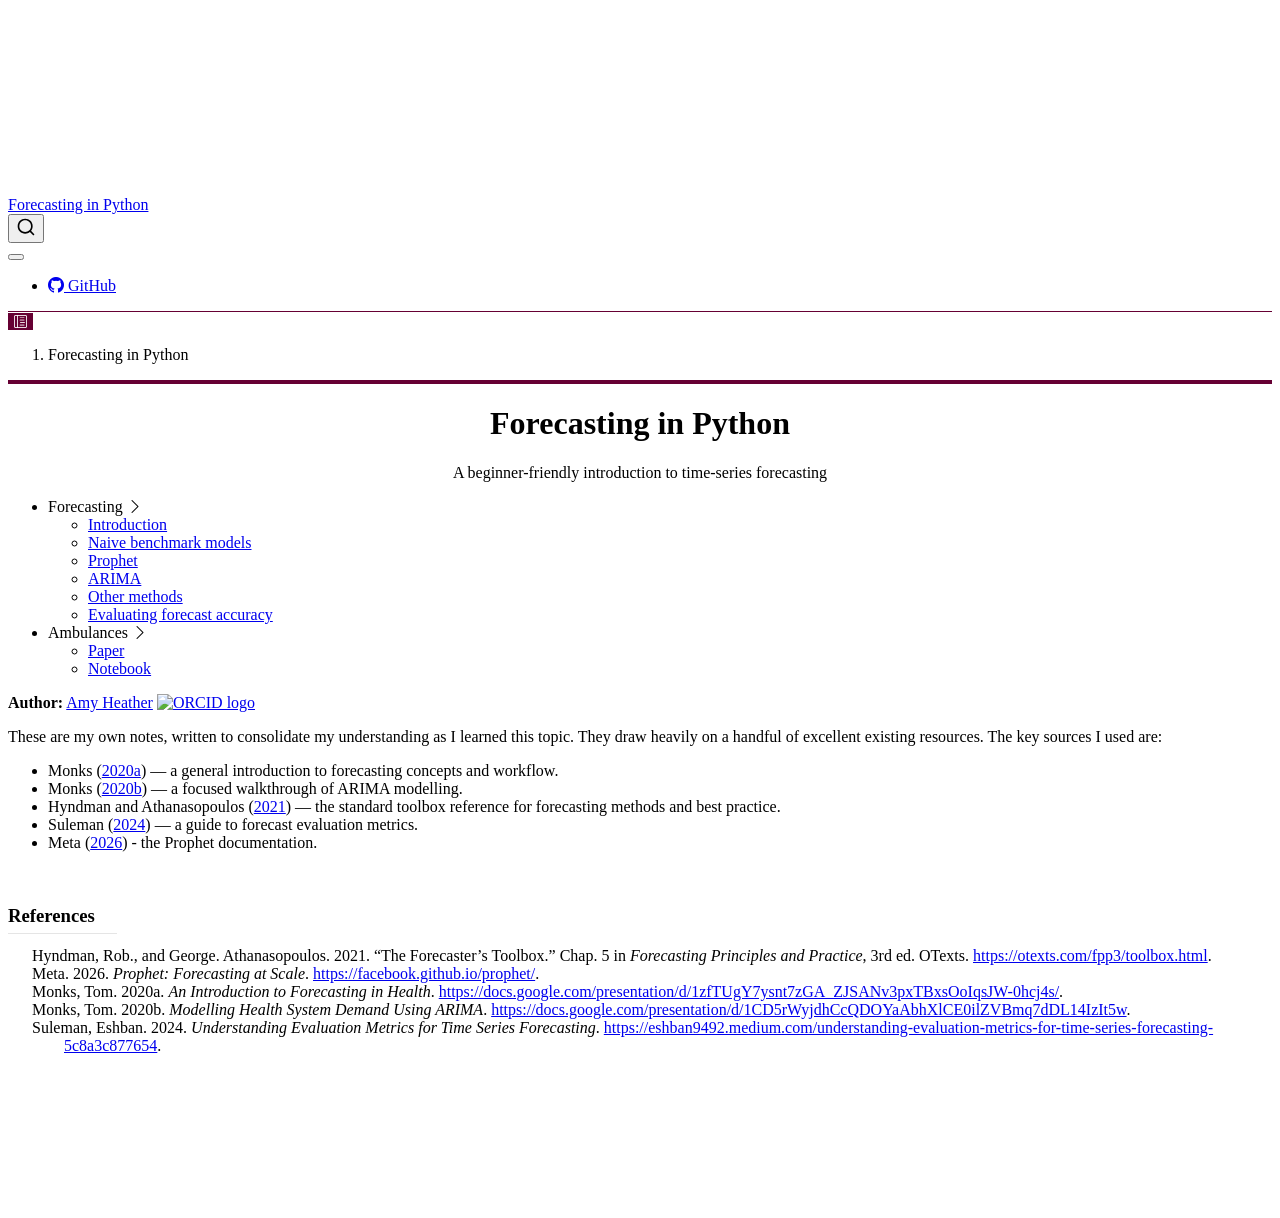
==== commit 028e67ab: "Built site for gh-pages" ====
--- a/index.html
+++ b/index.html
@@ -171,42 +171,76 @@
   <nav id="quarto-sidebar" class="sidebar collapse collapse-horizontal quarto-sidebar-collapse-item sidebar-navigation docked overflow-auto">
     <div class="sidebar-menu-container"> 
     <ul class="list-unstyled mt-1">
-        <li class="sidebar-item">
+        <li class="sidebar-item sidebar-item-section">
+      <div class="sidebar-item-container"> 
+            <a class="sidebar-item-text sidebar-link text-start" data-bs-toggle="collapse" data-bs-target="#quarto-sidebar-section-1" role="navigation" aria-expanded="true">
+ <span class="menu-text">Forecasting</span></a>
+          <a class="sidebar-item-toggle text-start" data-bs-toggle="collapse" data-bs-target="#quarto-sidebar-section-1" role="navigation" aria-expanded="true" aria-label="Toggle section">
+            <i class="bi bi-chevron-right ms-2"></i>
+          </a> 
+      </div>
+      <ul id="quarto-sidebar-section-1" class="collapse list-unstyled sidebar-section depth1 show">  
+          <li class="sidebar-item">
   <div class="sidebar-item-container"> 
   <a href="./introduction.html" class="sidebar-item-text sidebar-link">
  <span class="menu-text">Introduction</span></a>
   </div>
 </li>
-        <li class="sidebar-item">
+          <li class="sidebar-item">
   <div class="sidebar-item-container"> 
   <a href="./naive.html" class="sidebar-item-text sidebar-link">
  <span class="menu-text">Naive benchmark models</span></a>
   </div>
 </li>
-        <li class="sidebar-item">
+          <li class="sidebar-item">
+  <div class="sidebar-item-container"> 
+  <a href="./prophet.html" class="sidebar-item-text sidebar-link">
+ <span class="menu-text">Prophet</span></a>
+  </div>
+</li>
+          <li class="sidebar-item">
+  <div class="sidebar-item-container"> 
+  <a href="./arima.html" class="sidebar-item-text sidebar-link">
+ <span class="menu-text">ARIMA</span></a>
+  </div>
+</li>
+          <li class="sidebar-item">
+  <div class="sidebar-item-container"> 
+  <a href="./other_methods.html" class="sidebar-item-text sidebar-link">
+ <span class="menu-text">Other methods</span></a>
+  </div>
+</li>
+          <li class="sidebar-item">
   <div class="sidebar-item-container"> 
   <a href="./evaluation.html" class="sidebar-item-text sidebar-link">
  <span class="menu-text">Evaluating forecast accuracy</span></a>
   </div>
 </li>
-        <li class="sidebar-item">
-  <div class="sidebar-item-container"> 
-  <a href="./prophet.html" class="sidebar-item-text sidebar-link">
- <span class="menu-text">Prophet</span></a>
-  </div>
-</li>
-        <li class="sidebar-item">
-  <div class="sidebar-item-container"> 
-  <a href="./arima.html" class="sidebar-item-text sidebar-link">
- <span class="menu-text">ARIMA</span></a>
-  </div>
-</li>
-        <li class="sidebar-item">
-  <div class="sidebar-item-container"> 
-  <a href="./other_methods.html" class="sidebar-item-text sidebar-link">
- <span class="menu-text">Other methods</span></a>
-  </div>
-</li>
+      </ul>
+  </li>
+        <li class="sidebar-item sidebar-item-section">
+      <div class="sidebar-item-container"> 
+            <a class="sidebar-item-text sidebar-link text-start" data-bs-toggle="collapse" data-bs-target="#quarto-sidebar-section-2" role="navigation" aria-expanded="true">
+ <span class="menu-text">Ambulances</span></a>
+          <a class="sidebar-item-toggle text-start" data-bs-toggle="collapse" data-bs-target="#quarto-sidebar-section-2" role="navigation" aria-expanded="true" aria-label="Toggle section">
+            <i class="bi bi-chevron-right ms-2"></i>
+          </a> 
+      </div>
+      <ul id="quarto-sidebar-section-2" class="collapse list-unstyled sidebar-section depth1 show">  
+          <li class="sidebar-item">
+  <div class="sidebar-item-container"> 
+  <a href="./ambulance_paper.html" class="sidebar-item-text sidebar-link">
+ <span class="menu-text">Paper</span></a>
+  </div>
+</li>
+          <li class="sidebar-item">
+  <div class="sidebar-item-container"> 
+  <a href="./ambulance_notebook.html" class="sidebar-item-text sidebar-link">
+ <span class="menu-text">Notebook</span></a>
+  </div>
+</li>
+      </ul>
+  </li>
     </ul>
     </div>
 </nav>
--- a/style/style.css
+++ b/style/style.css
@@ -60,4 +60,32 @@
 .figure-img {
   max-width: 100%;
   height: auto;
+}
+
+/* Breadcrumb items (i.e., page > page) */
+.breadcrumb {
+  border: 0px;
+}
+.quarto-secondary-nav nav.quarto-page-breadcrumbs a {
+  color: #cad6dd;
+}
+.quarto-title-banner a {
+  color: #cad6dd;
+}
+.quarto-title-breadcrumbs .breadcrumb li:last-of-type a {
+  color: #cad6dd;
+}
+
+/* Navbar/sidebar toggle button background and text/icon color */
+.quarto-secondary-nav .quarto-btn-toggle.btn {
+  background-color: #660033;
+  color: #ffffff;
+  margin-right: 1rem !important;
+  border: none;
+  border-radius: 0;
+  box-shadow: none;
+}
+.quarto-banner nav.quarto-secondary-nav {
+  border-top: 1px solid #660033;
+  border-bottom: 4px solid #660033;
 }
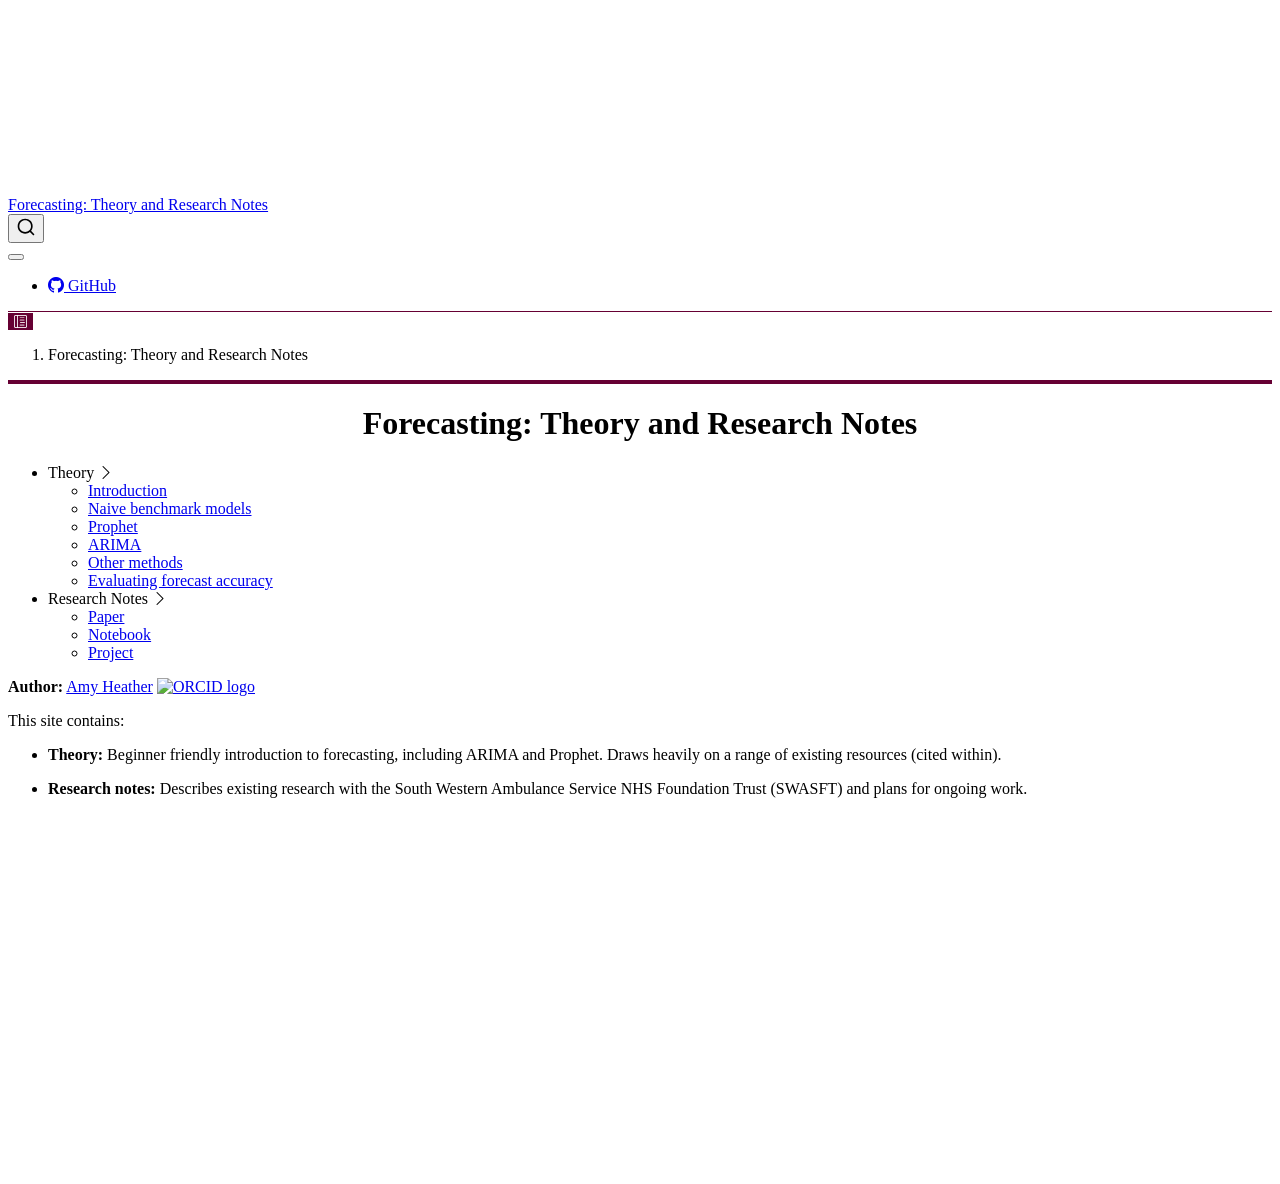
==== commit 5c1dd685: "Built site for gh-pages" ====
--- a/index.html
+++ b/index.html
@@ -7,7 +7,7 @@
 <meta name="viewport" content="width=device-width, initial-scale=1.0, user-scalable=yes">
 
 
-<title>Forecasting in Python</title>
+<title>Forecasting: Theory and Research Notes</title>
 <style>
 /* Default styles provided by pandoc.
 ** See https://pandoc.org/MANUAL.html#variables-for-html for config info.
@@ -23,26 +23,7 @@
   margin: 0 0.8em 0.2em -1em; /* quarto-specific, see https://github.com/quarto-dev/quarto-cli/issues/4556 */ 
   vertical-align: middle;
 }
-/* CSS for citations */
-div.csl-bib-body { }
-div.csl-entry {
-  clear: both;
-}
-.hanging-indent div.csl-entry {
-  margin-left:2em;
-  text-indent:-2em;
-}
-div.csl-left-margin {
-  min-width:2em;
-  float:left;
-}
-div.csl-right-inline {
-  margin-left:2em;
-  padding-left:1em;
-}
-div.csl-indent {
-  margin-left: 2em;
-}</style>
+</style>
 
 
 <script src="site_libs/quarto-nav/quarto-nav.js"></script>
@@ -117,7 +98,7 @@
       <div class="navbar-container container-fluid">
       <div class="navbar-brand-container mx-auto">
     <a class="navbar-brand" href="./index.html">
-    <span class="navbar-title">Forecasting in Python</span>
+    <span class="navbar-title">Forecasting: Theory and Research Notes</span>
     </a>
   </div>
             <div id="quarto-search" class="" title="Search"></div>
@@ -142,7 +123,7 @@
       <button type="button" class="quarto-btn-toggle btn" data-bs-toggle="collapse" role="button" data-bs-target=".quarto-sidebar-collapse-item" aria-controls="quarto-sidebar" aria-expanded="false" aria-label="Toggle sidebar navigation" onclick="if (window.quartoToggleHeadroom) { window.quartoToggleHeadroom(); }">
         <i class="bi bi-layout-text-sidebar-reverse"></i>
       </button>
-        <nav class="quarto-page-breadcrumbs" aria-label="breadcrumb"><ol class="breadcrumb"><li class="breadcrumb-item">Forecasting in Python</li></ol></nav>
+        <nav class="quarto-page-breadcrumbs" aria-label="breadcrumb"><ol class="breadcrumb"><li class="breadcrumb-item">Forecasting: Theory and Research Notes</li></ol></nav>
         <a class="flex-grow-1" role="navigation" data-bs-toggle="collapse" data-bs-target=".quarto-sidebar-collapse-item" aria-controls="quarto-sidebar" aria-expanded="false" aria-label="Toggle sidebar navigation" onclick="if (window.quartoToggleHeadroom) { window.quartoToggleHeadroom(); }">      
         </a>
     </div>
@@ -152,8 +133,7 @@
 <header id="title-block-header" class="quarto-title-block default page-columns page-full">
   <div class="quarto-title-banner page-columns page-full">
     <div class="quarto-title column-page-right">
-      <h1 class="title">Forecasting in Python</h1>
-            <p class="subtitle lead">A beginner-friendly introduction to time-series forecasting</p>
+      <h1 class="title">Forecasting: Theory and Research Notes</h1>
                       </div>
   </div>
     
@@ -174,7 +154,7 @@
         <li class="sidebar-item sidebar-item-section">
       <div class="sidebar-item-container"> 
             <a class="sidebar-item-text sidebar-link text-start" data-bs-toggle="collapse" data-bs-target="#quarto-sidebar-section-1" role="navigation" aria-expanded="true">
- <span class="menu-text">Forecasting</span></a>
+ <span class="menu-text">Theory</span></a>
           <a class="sidebar-item-toggle text-start" data-bs-toggle="collapse" data-bs-target="#quarto-sidebar-section-1" role="navigation" aria-expanded="true" aria-label="Toggle section">
             <i class="bi bi-chevron-right ms-2"></i>
           </a> 
@@ -221,7 +201,7 @@
         <li class="sidebar-item sidebar-item-section">
       <div class="sidebar-item-container"> 
             <a class="sidebar-item-text sidebar-link text-start" data-bs-toggle="collapse" data-bs-target="#quarto-sidebar-section-2" role="navigation" aria-expanded="true">
- <span class="menu-text">Ambulances</span></a>
+ <span class="menu-text">Research Notes</span></a>
           <a class="sidebar-item-toggle text-start" data-bs-toggle="collapse" data-bs-target="#quarto-sidebar-section-2" role="navigation" aria-expanded="true" aria-label="Toggle section">
             <i class="bi bi-chevron-right ms-2"></i>
           </a> 
@@ -237,6 +217,12 @@
   <div class="sidebar-item-container"> 
   <a href="./ambulance_notebook.html" class="sidebar-item-text sidebar-link">
  <span class="menu-text">Notebook</span></a>
+  </div>
+</li>
+          <li class="sidebar-item">
+  <div class="sidebar-item-container"> 
+  <a href="./ambulance_project.html" class="sidebar-item-text sidebar-link">
+ <span class="menu-text">Project</span></a>
   </div>
 </li>
       </ul>
@@ -255,36 +241,13 @@
 
 
 <p><strong>Author:</strong> <a href="https://amyheather.github.io/">Amy Heather</a> <a href="https://orcid.org/0000-0002-6596-3479"><img src="./images/ORCIDiD_icon16x16.png" class="img-fluid" alt="ORCID logo"></a></p>
-<p>These are my own notes, written to consolidate my understanding as I learned this topic. They draw heavily on a handful of excellent existing resources. The key sources I used are:</p>
+<p>This site contains:</p>
 <ul>
-<li><span class="citation" data-cites="monks_intro_to_forecasting">Monks (<a href="#ref-monks_intro_to_forecasting" role="doc-biblioref">2020a</a>)</span> — a general introduction to forecasting concepts and workflow.</li>
-<li><span class="citation" data-cites="monks_arima">Monks (<a href="#ref-monks_arima" role="doc-biblioref">2020b</a>)</span> — a focused walkthrough of ARIMA modelling.</li>
-<li><span class="citation" data-cites="hyndman_toolbox">Hyndman and Athanasopoulos (<a href="#ref-hyndman_toolbox" role="doc-biblioref">2021</a>)</span> — the standard toolbox reference for forecasting methods and best practice.</li>
-<li><span class="citation" data-cites="suleman_metrics">Suleman (<a href="#ref-suleman_metrics" role="doc-biblioref">2024</a>)</span> — a guide to forecast evaluation metrics.</li>
-<li><span class="citation" data-cites="prophet_home">Meta (<a href="#ref-prophet_home" role="doc-biblioref">2026</a>)</span> - the Prophet documentation.</li>
+<li><p><strong>Theory:</strong> Beginner friendly introduction to forecasting, including ARIMA and Prophet. Draws heavily on a range of existing resources (cited within).</p></li>
+<li><p><strong>Research notes:</strong> Describes existing research with the South Western Ambulance Service NHS Foundation Trust (SWASFT) and plans for ongoing work.</p></li>
 </ul>
-<section id="references" class="level3">
-<h3 class="anchored" data-anchor-id="references">References</h3>
-<div id="refs" class="references csl-bib-body hanging-indent" role="list">
-<div id="ref-hyndman_toolbox" class="csl-entry" role="listitem">
-Hyndman, Rob., and George. Athanasopoulos. 2021. <span>“The Forecaster’s Toolbox.”</span> Chap. 5 in <em>Forecasting Principles and Practice</em>, 3rd ed. OTexts. <a href="https://otexts.com/fpp3/toolbox.html">https://otexts.com/fpp3/toolbox.html</a>.
-</div>
-<div id="ref-prophet_home" class="csl-entry" role="listitem">
-Meta. 2026. <em>Prophet: Forecasting at Scale</em>. <a href="https://facebook.github.io/prophet/">https://facebook.github.io/prophet/</a>.
-</div>
-<div id="ref-monks_intro_to_forecasting" class="csl-entry" role="listitem">
-Monks, Tom. 2020a. <em>An Introduction to Forecasting in Health</em>. <a href="https://docs.google.com/presentation/d/1zfTUgY7ysnt7zGA_ZJSANv3pxTBxsOoIqsJW-0hcj4s/">https://docs.google.com/presentation/d/1zfTUgY7ysnt7zGA_ZJSANv3pxTBxsOoIqsJW-0hcj4s/</a>.
-</div>
-<div id="ref-monks_arima" class="csl-entry" role="listitem">
-Monks, Tom. 2020b. <em>Modelling Health System Demand Using ARIMA</em>. <a href="https://docs.google.com/presentation/d/1CD5rWyjdhCcQDOYaAbhXlCE0ilZVBmq7dDL14IzIt5w">https://docs.google.com/presentation/d/1CD5rWyjdhCcQDOYaAbhXlCE0ilZVBmq7dDL14IzIt5w</a>.
-</div>
-<div id="ref-suleman_metrics" class="csl-entry" role="listitem">
-Suleman, Eshban. 2024. <em>Understanding Evaluation Metrics for Time Series Forecasting</em>. <a href="https://eshban9492.medium.com/understanding-evaluation-metrics-for-time-series-forecasting-5c8a3c877654">https://eshban9492.medium.com/understanding-evaluation-metrics-for-time-series-forecasting-5c8a3c877654</a>.
-</div>
-</div>
-
-
-</section>
+
+
 
 </main> <!-- /main -->
 <script id="quarto-html-after-body" type="application/javascript">
